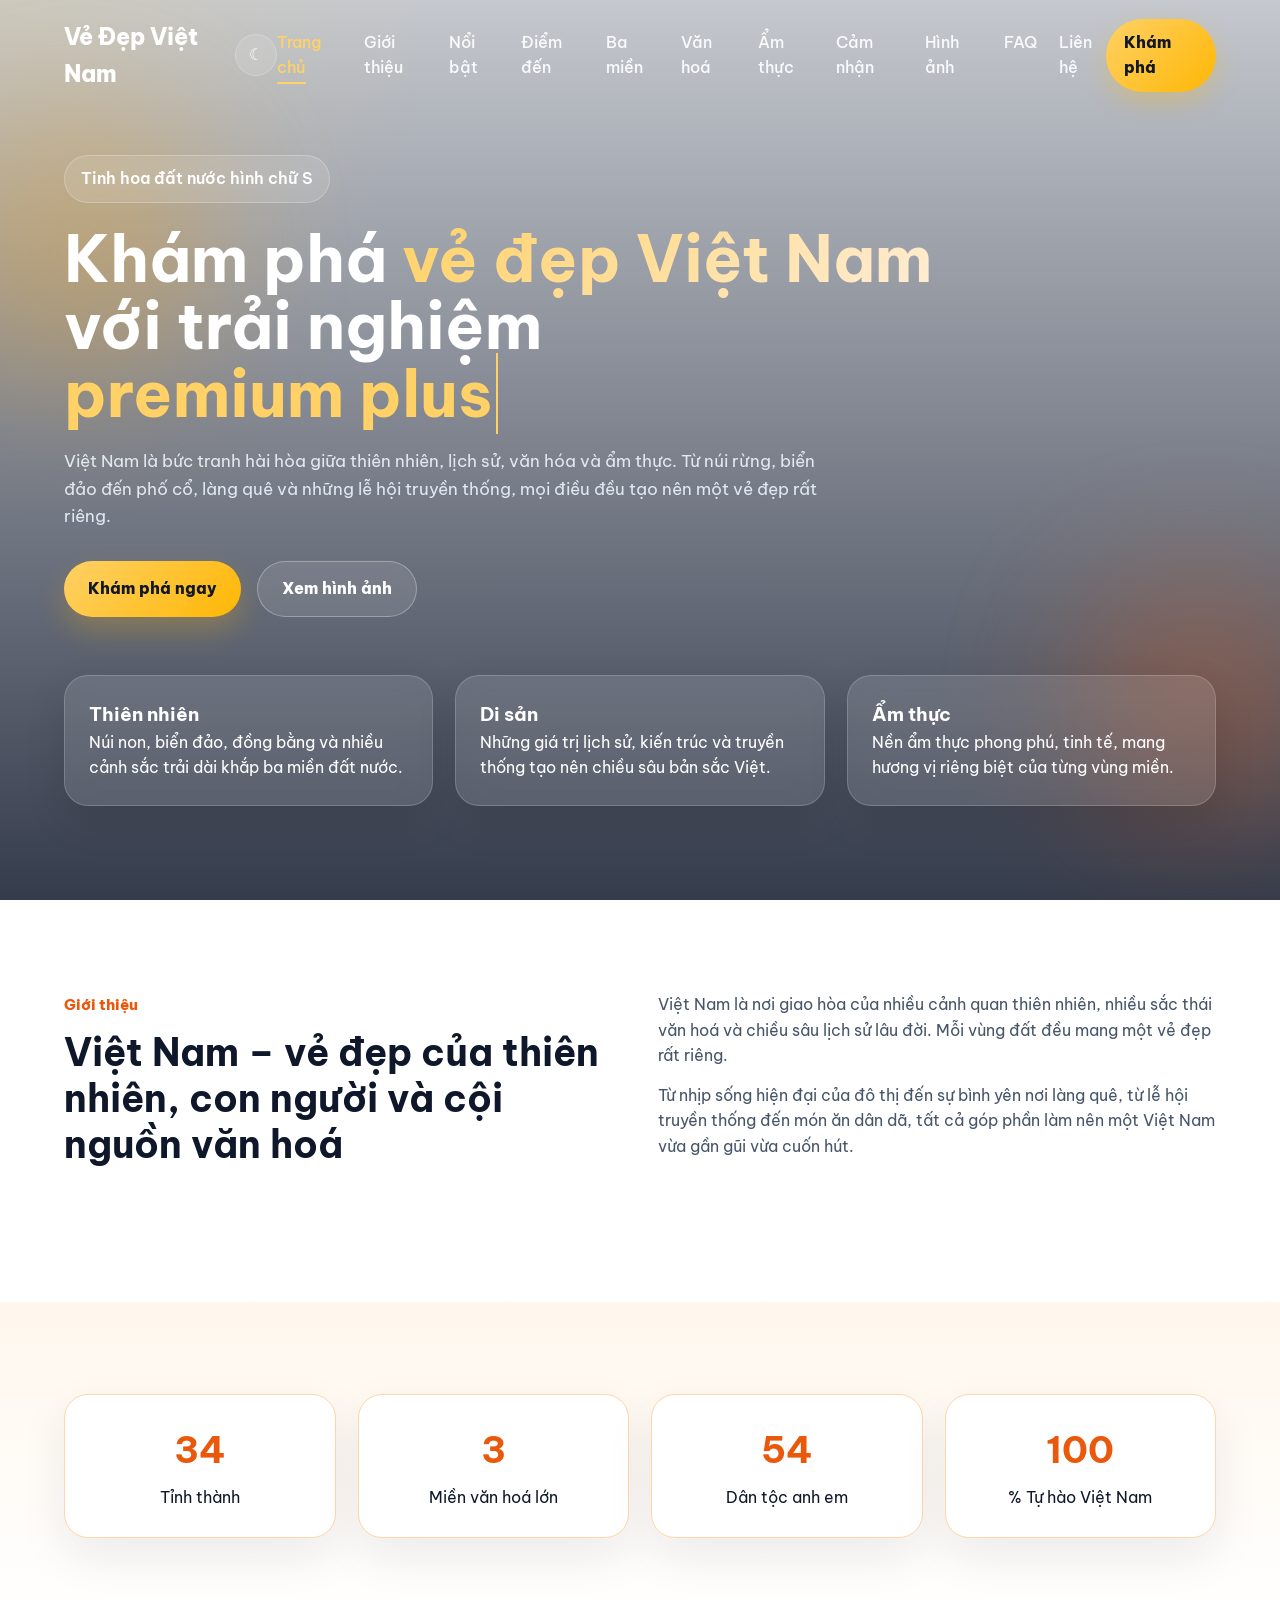
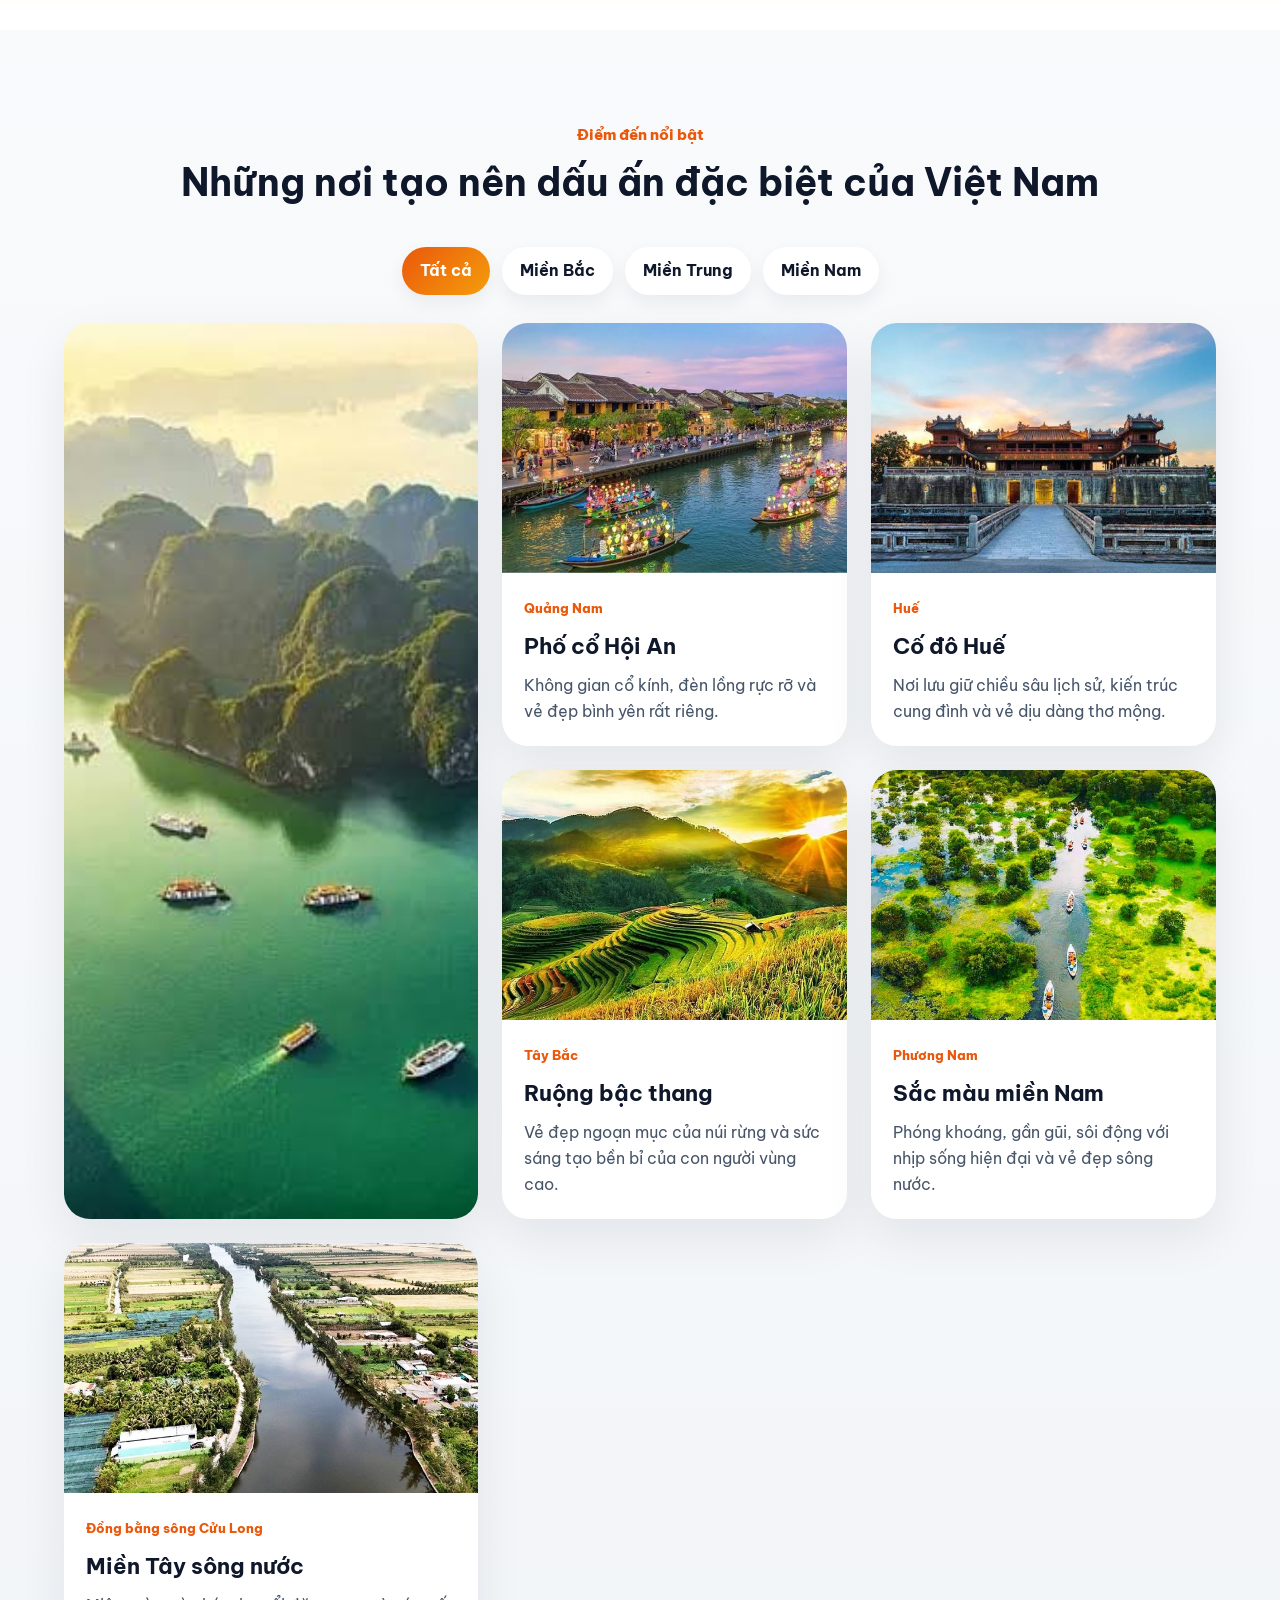
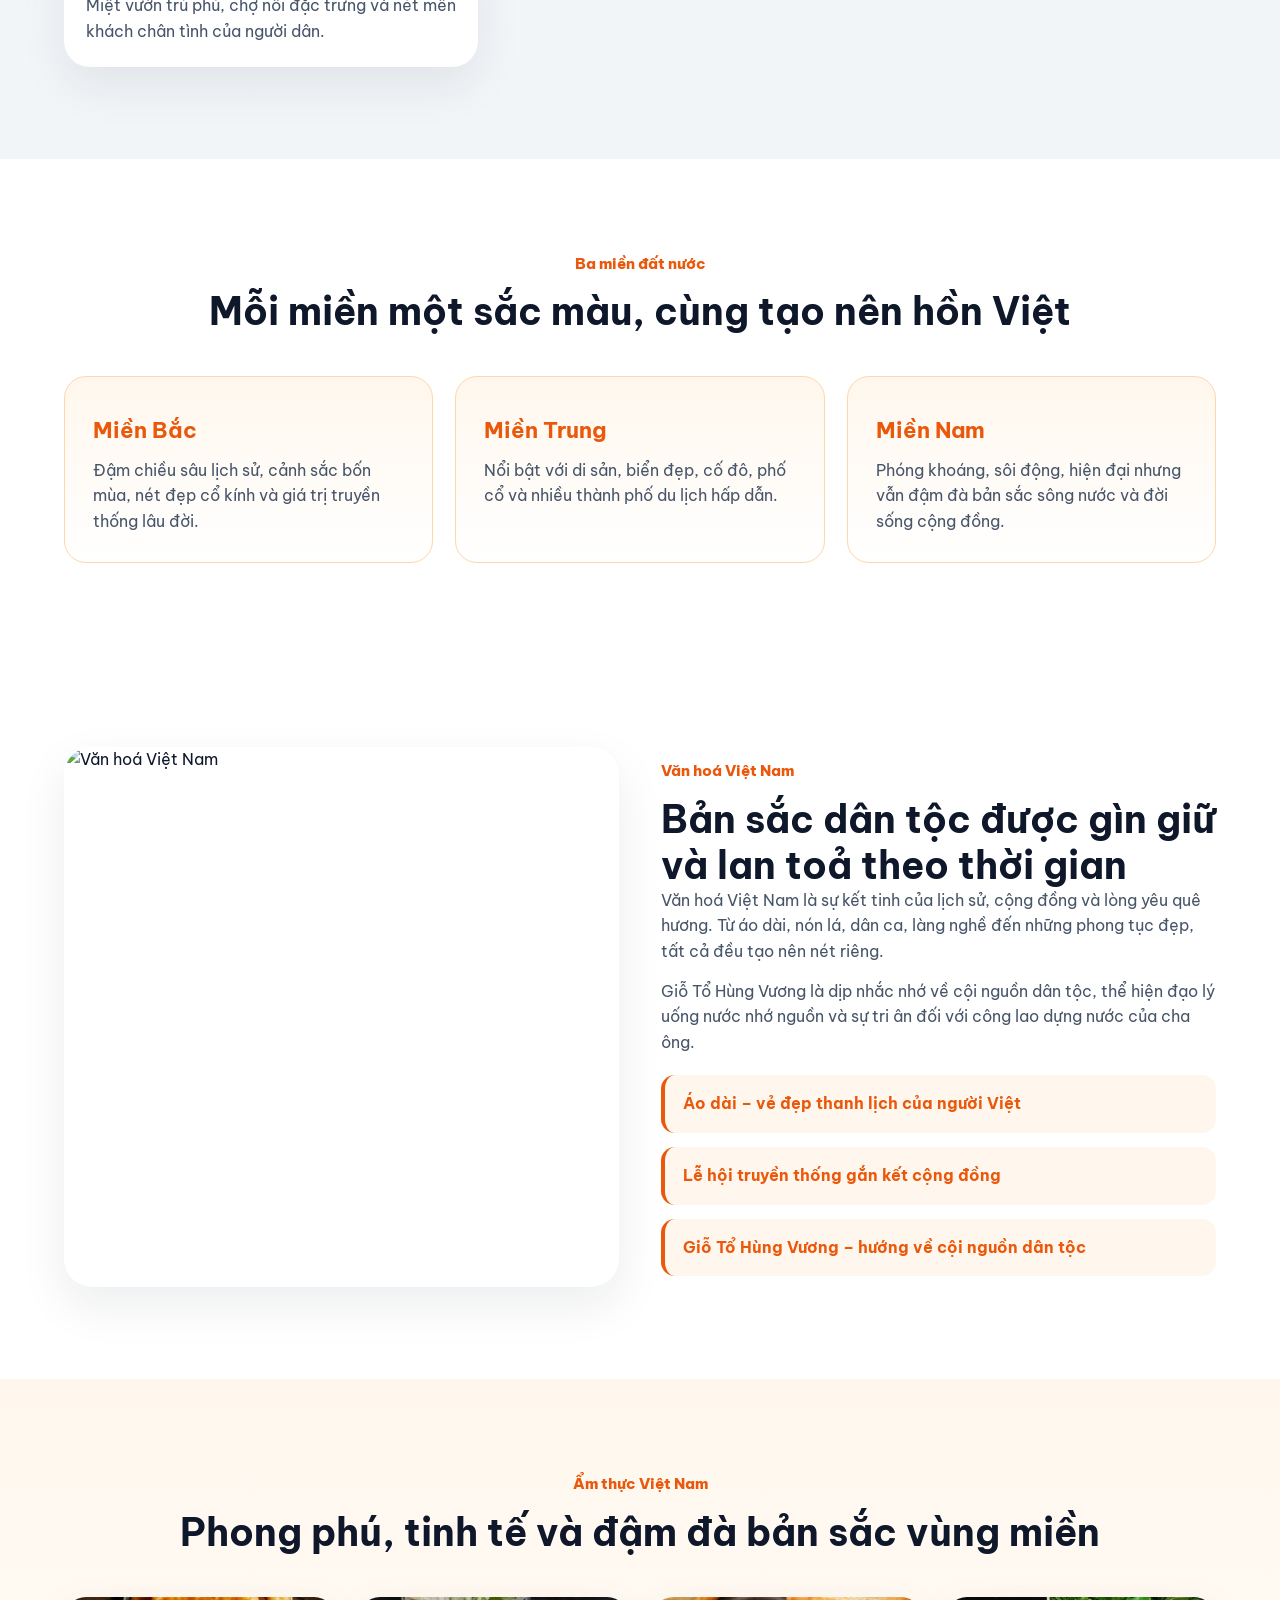
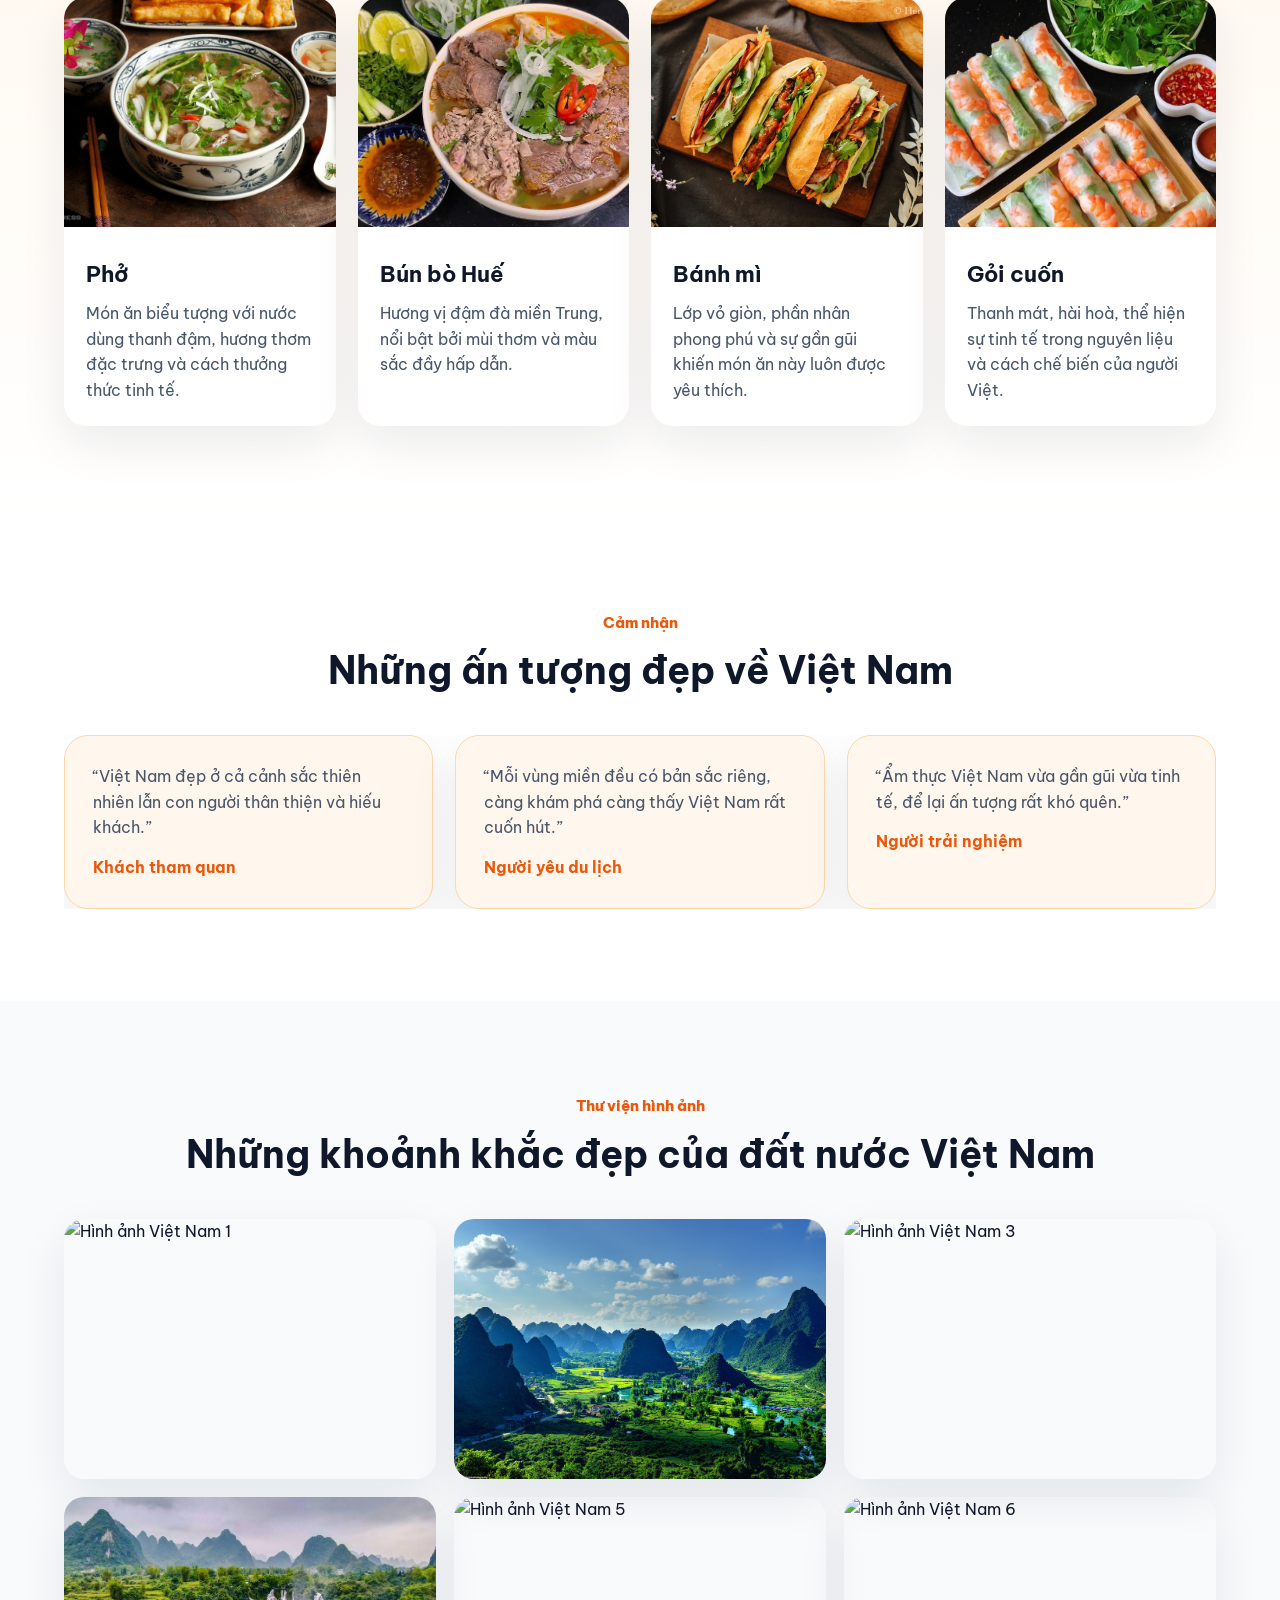
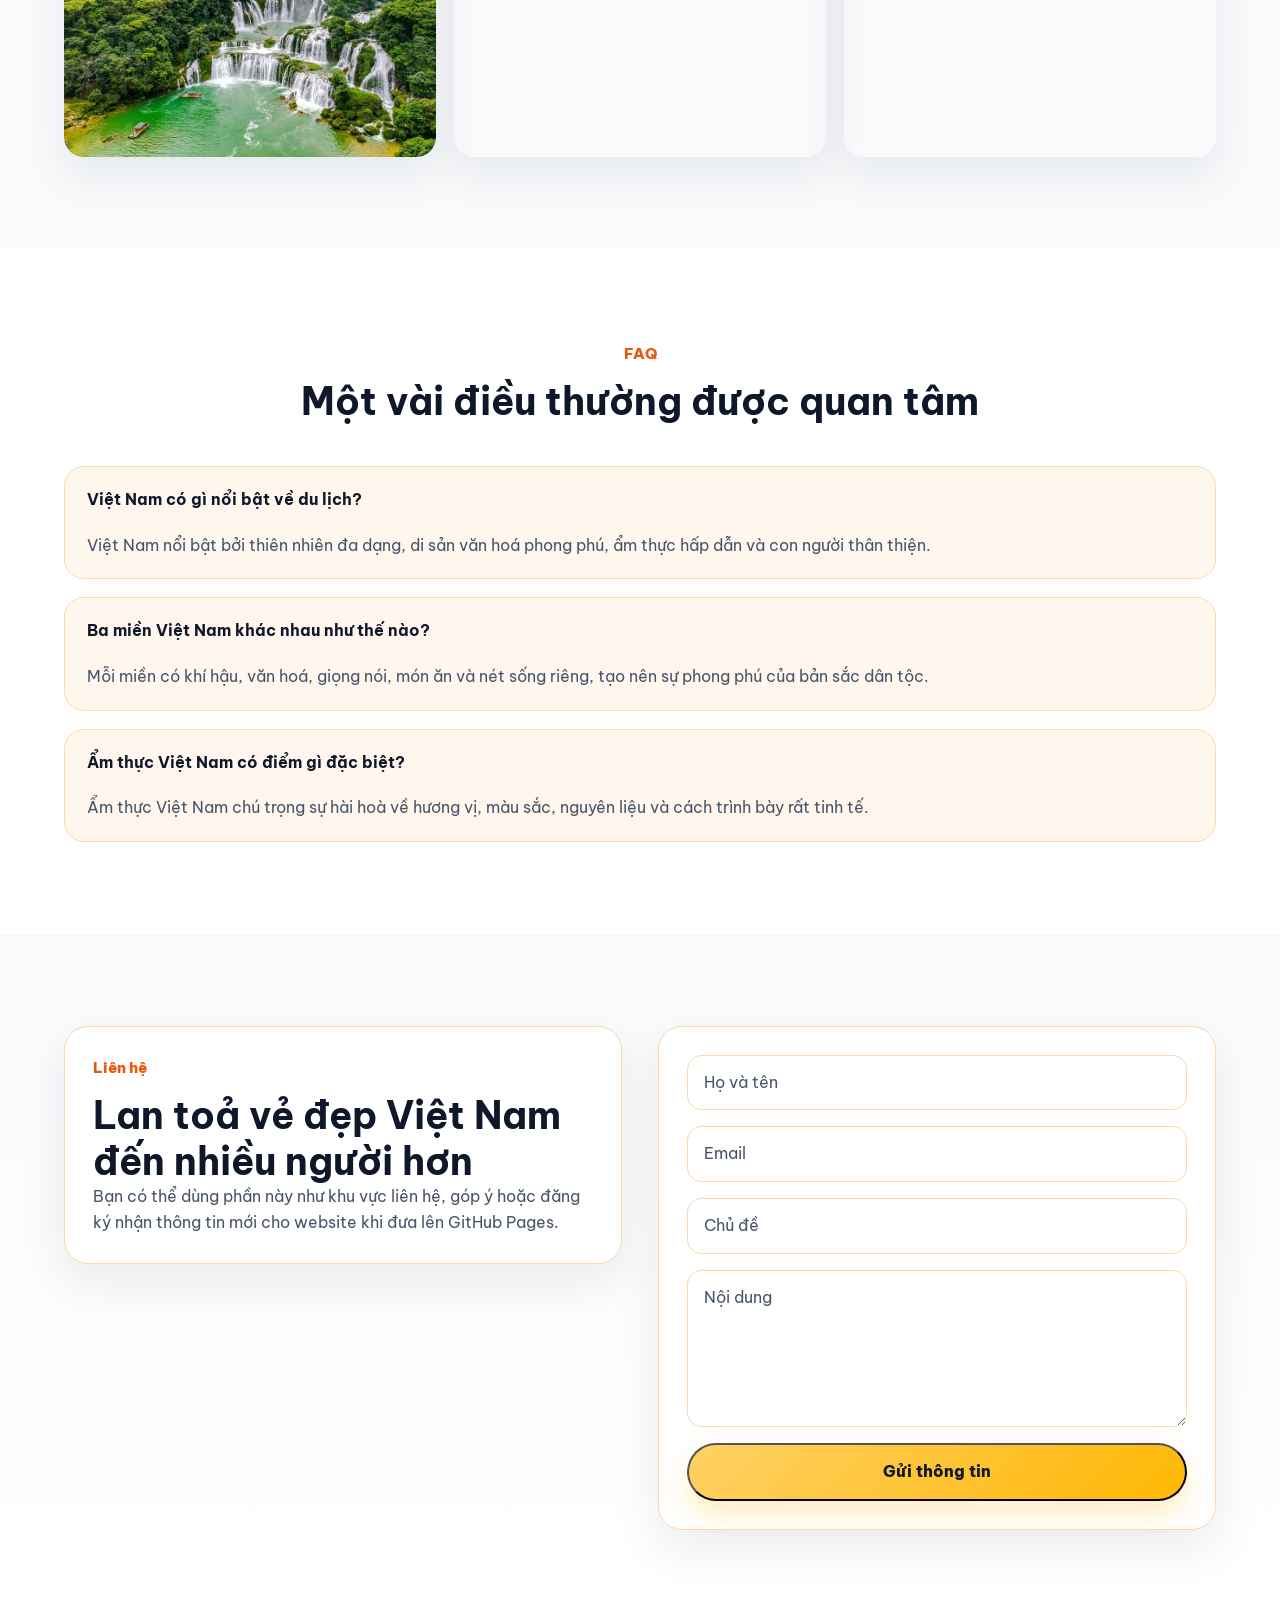
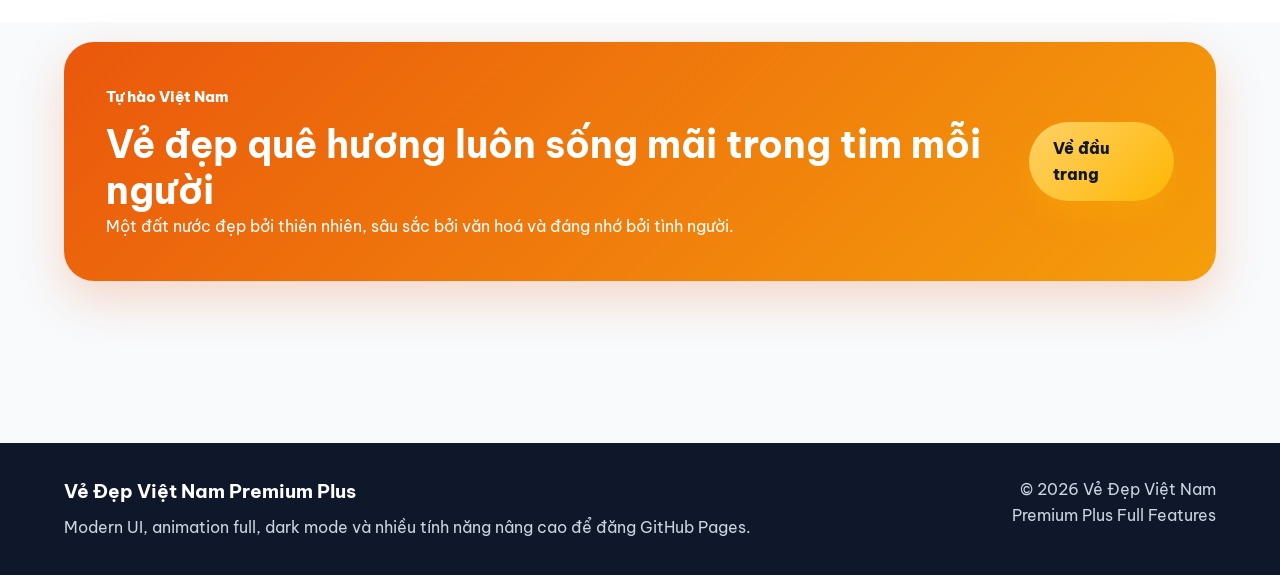
==== index.html @ 8851cf37 "Update counter target value in stats section" ====
<!DOCTYPE html>
<html lang="vi">
<head>
  <meta charset="UTF-8" />
  <meta name="viewport" content="width=device-width, initial-scale=1.0" />
  <title>Vẻ Đẹp Việt Nam Premium Plus</title>
  <meta name="description" content="Website premium plus giới thiệu vẻ đẹp Việt Nam với giao diện hiện đại, animation mượt, dark mode, gallery modal và nhiều tính năng nâng cao." />
  <link rel="preconnect" href="https://fonts.googleapis.com">
  <link rel="preconnect" href="https://fonts.gstatic.com" crossorigin>
  <link href="https://fonts.googleapis.com/css2?family=Be+Vietnam+Pro:wght@400;500;600;700;800&display=swap" rel="stylesheet">
  <link rel="stylesheet" href="style.css" />
</head>
<body>
  <div class="loader" id="loader">
    <div class="loader-inner">
      <div class="loader-ring"></div>
      <h2>Vẻ Đẹp Việt Nam</h2>
      <p>Đang tải trải nghiệm premium plus...</p>
    </div>
  </div>

  <div class="scroll-progress" id="scroll-progress"></div>

  <header class="hero" id="home">
    <div class="overlay"></div>
    <div class="hero-glow hero-glow-1"></div>
    <div class="hero-glow hero-glow-2"></div>

    <nav class="navbar" id="navbar">
      <a href="#home" class="logo">Vẻ Đẹp Việt Nam</a>

      <div class="nav-actions">
        <button class="theme-toggle" id="theme-toggle" aria-label="Chuyển chế độ sáng tối">☾</button>

        <button class="menu-toggle" id="menu-toggle" aria-label="Mở menu">
          <span></span>
          <span></span>
          <span></span>
        </button>
      </div>

      <ul class="nav-links" id="nav-links">
        <li><a href="#home" class="nav-link active">Trang chủ</a></li>
        <li><a href="#about" class="nav-link">Giới thiệu</a></li>
        <li><a href="#stats" class="nav-link">Nổi bật</a></li>
        <li><a href="#destinations" class="nav-link">Điểm đến</a></li>
        <li><a href="#regions" class="nav-link">Ba miền</a></li>
        <li><a href="#culture" class="nav-link">Văn hoá</a></li>
        <li><a href="#foods" class="nav-link">Ẩm thực</a></li>
        <li><a href="#testimonials" class="nav-link">Cảm nhận</a></li>
        <li><a href="#gallery" class="nav-link">Hình ảnh</a></li>
        <li><a href="#faq" class="nav-link">FAQ</a></li>
        <li><a href="#contact" class="nav-link">Liên hệ</a></li>
      </ul>

      <a href="#destinations" class="nav-cta ripple-btn">Khám phá</a>
    </nav>

    <div class="hero-content container reveal">
      <span class="hero-badge">Tinh hoa đất nước hình chữ S</span>
      <h1>
        Khám phá <span class="gradient-text">vẻ đẹp Việt Nam</span><br>
        với trải nghiệm <span id="typing-text" class="typing-text"></span>
      </h1>
      <p>
        Việt Nam là bức tranh hài hòa giữa thiên nhiên, lịch sử, văn hóa và ẩm thực.
        Từ núi rừng, biển đảo đến phố cổ, làng quê và những lễ hội truyền thống,
        mọi điều đều tạo nên một vẻ đẹp rất riêng.
      </p>

      <div class="hero-buttons">
        <a href="#destinations" class="btn btn-primary ripple-btn">Khám phá ngay</a>
        <a href="#gallery" class="btn btn-outline ripple-btn">Xem hình ảnh</a>
      </div>
    </div>

    <div class="hero-info container">
      <div class="info-card reveal delay-1">
        <h3>Thiên nhiên</h3>
        <p>Núi non, biển đảo, đồng bằng và nhiều cảnh sắc trải dài khắp ba miền đất nước.</p>
      </div>
      <div class="info-card reveal delay-2">
        <h3>Di sản</h3>
        <p>Những giá trị lịch sử, kiến trúc và truyền thống tạo nên chiều sâu bản sắc Việt.</p>
      </div>
      <div class="info-card reveal delay-3">
        <h3>Ẩm thực</h3>
        <p>Nền ẩm thực phong phú, tinh tế, mang hương vị riêng biệt của từng vùng miền.</p>
      </div>
    </div>
  </header>

  <section class="section about" id="about">
    <div class="container about-grid">
      <div class="section-title reveal">
        <span>Giới thiệu</span>
        <h2>Việt Nam – vẻ đẹp của thiên nhiên, con người và cội nguồn văn hoá</h2>
      </div>
      <div class="about-text reveal delay-1">
        <p>
          Việt Nam là nơi giao hòa của nhiều cảnh quan thiên nhiên, nhiều sắc thái văn hoá
          và chiều sâu lịch sử lâu đời. Mỗi vùng đất đều mang một vẻ đẹp rất riêng.
        </p>
        <p>
          Từ nhịp sống hiện đại của đô thị đến sự bình yên nơi làng quê, từ lễ hội truyền thống
          đến món ăn dân dã, tất cả góp phần làm nên một Việt Nam vừa gần gũi vừa cuốn hút.
        </p>
      </div>
    </div>
  </section>

  <section class="section stats" id="stats">
    <div class="container">
      <div class="stats-grid">
        <div class="stat-card reveal">
          <h3 class="counter" data-target="34">0</h3>
          <p>Tỉnh thành</p>
        </div>
        <div class="stat-card reveal delay-1">
          <h3 class="counter" data-target="3">0</h3>
          <p>Miền văn hoá lớn</p>
        </div>
        <div class="stat-card reveal delay-2">
          <h3 class="counter" data-target="54">0</h3>
          <p>Dân tộc anh em</p>
        </div>
        <div class="stat-card reveal delay-3">
          <h3 class="counter" data-target="100">0</h3>
          <p>% Tự hào Việt Nam</p>
        </div>
      </div>
    </div>
  </section>

  <section class="section destinations" id="destinations">
    <div class="container">
      <div class="section-center reveal">
        <span>Điểm đến nổi bật</span>
        <h2>Những nơi tạo nên dấu ấn đặc biệt của Việt Nam</h2>
      </div>

      <div class="filter-buttons reveal delay-1">
        <button class="filter-btn active" data-filter="all">Tất cả</button>
        <button class="filter-btn" data-filter="north">Miền Bắc</button>
        <button class="filter-btn" data-filter="central">Miền Trung</button>
        <button class="filter-btn" data-filter="south">Miền Nam</button>
      </div>

      <div class="destination-grid">
        <article class="destination-card large reveal destination-item" data-category="north">
          <img src="IMG_2352.jpeg" alt="Vịnh Hạ Long">
          <div class="card-text">
            <small>Quảng Ninh</small>
            <h3>Vịnh Hạ Long</h3>
            <p>Di sản thiên nhiên nổi tiếng với hàng nghìn đảo đá giữa làn nước xanh kỳ ảo.</p>
          </div>
        </article>

        <article class="destination-card reveal delay-1 destination-item" data-category="central">
          <img src="IMG_2353.jpeg" alt="Hội An">
          <div class="card-text">
            <small>Quảng Nam</small>
            <h3>Phố cổ Hội An</h3>
            <p>Không gian cổ kính, đèn lồng rực rỡ và vẻ đẹp bình yên rất riêng.</p>
          </div>
        </article>

        <article class="destination-card reveal delay-2 destination-item" data-category="central">
          <img src="IMG_2354.jpeg" alt="Huế">
          <div class="card-text">
            <small>Huế</small>
            <h3>Cố đô Huế</h3>
            <p>Nơi lưu giữ chiều sâu lịch sử, kiến trúc cung đình và vẻ dịu dàng thơ mộng.</p>
          </div>
        </article>

        <article class="destination-card reveal delay-3 destination-item" data-category="north">
          <img src="IMG_2355.jpeg" alt="Ruộng bậc thang">
          <div class="card-text">
            <small>Tây Bắc</small>
            <h3>Ruộng bậc thang</h3>
            <p>Vẻ đẹp ngoạn mục của núi rừng và sức sáng tạo bền bỉ của con người vùng cao.</p>
          </div>
        </article>

        <article class="destination-card reveal delay-1 destination-item" data-category="south">
          <img src="IMG_2351.jpeg" alt="Miền Nam">
          <div class="card-text">
            <small>Phương Nam</small>
            <h3>Sắc màu miền Nam</h3>
            <p>Phóng khoáng, gần gũi, sôi động với nhịp sống hiện đại và vẻ đẹp sông nước.</p>
          </div>
        </article>

        <article class="destination-card reveal delay-2 destination-item" data-category="south">
          <img src="IMG_2357.jpeg" alt="Sông nước miền Tây">
          <div class="card-text">
            <small>Đồng bằng sông Cửu Long</small>
            <h3>Miền Tây sông nước</h3>
            <p>Miệt vườn trù phú, chợ nổi đặc trưng và nét mến khách chân tình của người dân.</p>
          </div>
        </article>
      </div>
    </div>
  </section>

  <section class="section regions" id="regions">
    <div class="container">
      <div class="section-center reveal">
        <span>Ba miền đất nước</span>
        <h2>Mỗi miền một sắc màu, cùng tạo nên hồn Việt</h2>
      </div>

      <div class="region-grid">
        <div class="region-card reveal">
          <h3>Miền Bắc</h3>
          <p>Đậm chiều sâu lịch sử, cảnh sắc bốn mùa, nét đẹp cổ kính và giá trị truyền thống lâu đời.</p>
        </div>
        <div class="region-card reveal delay-1">
          <h3>Miền Trung</h3>
          <p>Nổi bật với di sản, biển đẹp, cố đô, phố cổ và nhiều thành phố du lịch hấp dẫn.</p>
        </div>
        <div class="region-card reveal delay-2">
          <h3>Miền Nam</h3>
          <p>Phóng khoáng, sôi động, hiện đại nhưng vẫn đậm đà bản sắc sông nước và đời sống cộng đồng.</p>
        </div>
      </div>
    </div>
  </section>

  <section class="section culture" id="culture">
    <div class="container culture-grid">
      <div class="culture-image reveal">
        <img src="https://images.unsplash.com/photo-1523833082115-1e8e294bd14e?auto=format&fit=crop&w=1200&q=80" alt="Văn hoá Việt Nam">
      </div>

      <div class="culture-content reveal delay-1">
        <span>Văn hoá Việt Nam</span>
        <h2>Bản sắc dân tộc được gìn giữ và lan toả theo thời gian</h2>
        <p>
          Văn hoá Việt Nam là sự kết tinh của lịch sử, cộng đồng và lòng yêu quê hương.
          Từ áo dài, nón lá, dân ca, làng nghề đến những phong tục đẹp, tất cả đều tạo nên nét riêng.
        </p>
        <p>
          Giỗ Tổ Hùng Vương là dịp nhắc nhớ về cội nguồn dân tộc, thể hiện đạo lý uống nước nhớ nguồn
          và sự tri ân đối với công lao dựng nước của cha ông.
        </p>

        <div class="culture-list">
          <div class="culture-item">Áo dài – vẻ đẹp thanh lịch của người Việt</div>
          <div class="culture-item">Lễ hội truyền thống gắn kết cộng đồng</div>
          <div class="culture-item">Giỗ Tổ Hùng Vương – hướng về cội nguồn dân tộc</div>
        </div>
      </div>
    </div>
  </section>

  <section class="section foods" id="foods">
    <div class="container">
      <div class="section-center reveal">
        <span>Ẩm thực Việt Nam</span>
        <h2>Phong phú, tinh tế và đậm đà bản sắc vùng miền</h2>
      </div>

      <div class="food-grid">
        <article class="food-card reveal">
          <img src="IMG_2320.jpeg" alt="Phở">
          <div class="food-text">
            <h3>Phở</h3>
            <p>Món ăn biểu tượng với nước dùng thanh đậm, hương thơm đặc trưng và cách thưởng thức tinh tế.</p>
          </div>
        </article>

        <article class="food-card reveal delay-1">
          <img src="IMG_2321.jpeg" alt="Bún bò Huế">
          <div class="food-text">
            <h3>Bún bò Huế</h3>
            <p>Hương vị đậm đà miền Trung, nổi bật bởi mùi thơm và màu sắc đầy hấp dẫn.</p>
          </div>
        </article>

        <article class="food-card reveal delay-2">
          <img src="IMG_2349.jpeg" alt="Bánh mì">
          <div class="food-text">
            <h3>Bánh mì</h3>
            <p>Lớp vỏ giòn, phần nhân phong phú và sự gần gũi khiến món ăn này luôn được yêu thích.</p>
          </div>
        </article>

        <article class="food-card reveal delay-3">
          <img src="IMG_2350.webp" alt="Gỏi cuốn">
          <div class="food-text">
            <h3>Gỏi cuốn</h3>
            <p>Thanh mát, hài hoà, thể hiện sự tinh tế trong nguyên liệu và cách chế biến của người Việt.</p>
          </div>
        </article>
      </div>
    </div>
  </section>

  <section class="section testimonials" id="testimonials">
    <div class="container">
      <div class="section-center reveal">
        <span>Cảm nhận</span>
        <h2>Những ấn tượng đẹp về Việt Nam</h2>
      </div>

      <div class="testimonial-slider reveal delay-1" id="testimonial-slider">
        <div class="testimonial-track" id="testimonial-track">
          <article class="testimonial-card">
            <p>“Việt Nam đẹp ở cả cảnh sắc thiên nhiên lẫn con người thân thiện và hiếu khách.”</p>
            <h4>Khách tham quan</h4>
          </article>
          <article class="testimonial-card">
            <p>“Mỗi vùng miền đều có bản sắc riêng, càng khám phá càng thấy Việt Nam rất cuốn hút.”</p>
            <h4>Người yêu du lịch</h4>
          </article>
          <article class="testimonial-card">
            <p>“Ẩm thực Việt Nam vừa gần gũi vừa tinh tế, để lại ấn tượng rất khó quên.”</p>
            <h4>Người trải nghiệm</h4>
          </article>
        </div>
      </div>
    </div>
  </section>

  <section class="section gallery" id="gallery">
    <div class="container">
      <div class="section-center reveal">
        <span>Thư viện hình ảnh</span>
        <h2>Những khoảnh khắc đẹp của đất nước Việt Nam</h2>
      </div>

      <div class="gallery-grid">
        <img class="gallery-item reveal" src="https://images.unsplash.com/photo-1548013146-72479768bada?auto=format&fit=crop&w=900&q=80" alt="Hình ảnh Việt Nam 1">
        <img class="gallery-item reveal delay-1" src="IMG_2345.jpeg" alt="Hình ảnh Việt Nam 2">
        <img class="gallery-item reveal delay-2" src="https://images.unsplash.com/photo-1504457047772-27faf1c00561?auto=format&fit=crop&w=900&q=80" alt="Hình ảnh Việt Nam 3">
        <img class="gallery-item reveal delay-3" src="IMG_2346.jpeg" alt="Hình ảnh Việt Nam 4">
        <img class="gallery-item reveal delay-1" src="https://images.unsplash.com/photo-1528127269322-539801943592?auto=format&fit=crop&w=900&q=80" alt="Hình ảnh Việt Nam 5">
        <img class="gallery-item reveal delay-2" src="https://images.unsplash.com/photo-1557750255-c76072a7aad1?auto=format&fit=crop&w=900&q=80" alt="Hình ảnh Việt Nam 6">
      </div>
    </div>
  </section>

  <section class="section faq" id="faq">
    <div class="container">
      <div class="section-center reveal">
        <span>FAQ</span>
        <h2>Một vài điều thường được quan tâm</h2>
      </div>

      <div class="faq-list">
        <div class="faq-item reveal">
          <button class="faq-question">Việt Nam có gì nổi bật về du lịch?</button>
          <div class="faq-answer">
            <p>Việt Nam nổi bật bởi thiên nhiên đa dạng, di sản văn hoá phong phú, ẩm thực hấp dẫn và con người thân thiện.</p>
          </div>
        </div>

        <div class="faq-item reveal delay-1">
          <button class="faq-question">Ba miền Việt Nam khác nhau như thế nào?</button>
          <div class="faq-answer">
            <p>Mỗi miền có khí hậu, văn hoá, giọng nói, món ăn và nét sống riêng, tạo nên sự phong phú của bản sắc dân tộc.</p>
          </div>
        </div>

        <div class="faq-item reveal delay-2">
          <button class="faq-question">Ẩm thực Việt Nam có điểm gì đặc biệt?</button>
          <div class="faq-answer">
            <p>Ẩm thực Việt Nam chú trọng sự hài hoà về hương vị, màu sắc, nguyên liệu và cách trình bày rất tinh tế.</p>
          </div>
        </div>
      </div>
    </div>
  </section>

  <section class="section contact" id="contact">
    <div class="container contact-grid">
      <div class="contact-info reveal">
        <span>Liên hệ</span>
        <h2>Lan toả vẻ đẹp Việt Nam đến nhiều người hơn</h2>
        <p>
          Bạn có thể dùng phần này như khu vực liên hệ, góp ý hoặc đăng ký nhận thông tin mới
          cho website khi đưa lên GitHub Pages.
        </p>
      </div>

      <form class="contact-form reveal delay-1">
        <input type="text" placeholder="Họ và tên" />
        <input type="email" placeholder="Email" />
        <input type="text" placeholder="Chủ đề" />
        <textarea rows="5" placeholder="Nội dung"></textarea>
        <button type="submit" class="btn btn-primary ripple-btn">Gửi thông tin</button>
      </form>
    </div>
  </section>

  <section class="section cta-section">
    <div class="container cta-box reveal">
      <div>
        <span>Tự hào Việt Nam</span>
        <h2>Vẻ đẹp quê hương luôn sống mãi trong tim mỗi người</h2>
        <p>Một đất nước đẹp bởi thiên nhiên, sâu sắc bởi văn hoá và đáng nhớ bởi tình người.</p>
      </div>
      <a href="#home" class="btn btn-primary ripple-btn">Về đầu trang</a>
    </div>
  </section>

  <footer class="footer">
    <div class="container footer-wrap">
      <div>
        <h3>Vẻ Đẹp Việt Nam Premium Plus</h3>
        <p>Modern UI, animation full, dark mode và nhiều tính năng nâng cao để đăng GitHub Pages.</p>
      </div>
      <div class="footer-right">
        <p>© 2026 Vẻ Đẹp Việt Nam</p>
        <p>Premium Plus Full Features</p>
      </div>
    </div>
  </footer>

  <button id="backToTop" class="back-to-top" aria-label="Lên đầu trang">↑</button>

  <div class="image-modal" id="image-modal">
    <span class="close-modal" id="close-modal">×</span>
    <img id="modal-image" src="" alt="Ảnh phóng to">
  </div>

  <script src="script.js"></script>
</body>
</html>
---- style.css ----
:root {
  --bg: #f8fafc;
  --surface: #ffffff;
  --surface-soft: #fff7ed;
  --text: #0f172a;
  --muted: #475569;
  --primary: #ea580c;
  --primary-2: #f59e0b;
  --border: #fed7aa;
  --shadow: 0 18px 48px rgba(15, 23, 42, 0.08);
  --shadow-strong: 0 18px 48px rgba(234, 88, 12, 0.22);
  --nav-bg: rgba(15, 23, 42, 0.82);
}

body.dark {
  --bg: #0b1220;
  --surface: #111827;
  --surface-soft: #172033;
  --text: #f8fafc;
  --muted: #cbd5e1;
  --primary: #fb923c;
  --primary-2: #fbbf24;
  --border: rgba(251, 146, 60, 0.25);
  --shadow: 0 18px 48px rgba(0, 0, 0, 0.28);
  --shadow-strong: 0 18px 48px rgba(251, 146, 60, 0.18);
  --nav-bg: rgba(11, 18, 32, 0.88);
}

* {
  margin: 0;
  padding: 0;
  box-sizing: border-box;
  font-family: "Be Vietnam Pro", sans-serif;
}

html {
  scroll-behavior: smooth;
}

body {
  background: var(--bg);
  color: var(--text);
  line-height: 1.6;
  overflow-x: hidden;
  transition: background 0.35s ease, color 0.35s ease;
}

img {
  display: block;
  width: 100%;
}

a {
  text-decoration: none;
}

button,
input,
textarea {
  font: inherit;
}

.container {
  width: min(1180px, 90%);
  margin: 0 auto;
}

.section {
  padding: 92px 0;
}

.scroll-progress {
  position: fixed;
  top: 0;
  left: 0;
  height: 4px;
  width: 0;
  background: linear-gradient(90deg, var(--primary-2), var(--primary));
  z-index: 3000;
}

.loader {
  position: fixed;
  inset: 0;
  background: #0f172a;
  display: grid;
  place-items: center;
  z-index: 5000;
  transition: opacity 0.5s ease, visibility 0.5s ease;
}

.loader.hide {
  opacity: 0;
  visibility: hidden;
}

.loader-inner {
  text-align: center;
  color: #fff;
}

.loader-inner h2 {
  margin: 18px 0 6px;
}

.loader-inner p {
  color: #cbd5e1;
}

.loader-ring {
  width: 70px;
  height: 70px;
  border: 5px solid rgba(255,255,255,0.15);
  border-top-color: #f59e0b;
  border-radius: 50%;
  margin: 0 auto;
  animation: spin 0.9s linear infinite;
}

@keyframes spin {
  to { transform: rotate(360deg); }
}

.hero {
  position: relative;
  min-height: 100vh;
  background: url("https://images.unsplash.com/photo-1526481280695-3c4691f7f3f1?auto=format&fit=crop&w=1800&q=80") center/cover no-repeat;
  color: #fff;
  padding-bottom: 72px;
  overflow: hidden;
  background-attachment: fixed;
}

.overlay {
  position: absolute;
  inset: 0;
  background:
    radial-gradient(circle at top left, rgba(255, 209, 102, 0.15), transparent 28%),
    linear-gradient(to bottom, rgba(15, 23, 42, 0.22), rgba(15, 23, 42, 0.84));
}

.hero-glow {
  position: absolute;
  border-radius: 50%;
  filter: blur(70px);
  opacity: 0.28;
  z-index: 1;
}

.hero-glow-1 {
  width: 280px;
  height: 280px;
  background: #f59e0b;
  top: 12%;
  left: -60px;
}

.hero-glow-2 {
  width: 260px;
  height: 260px;
  background: #ea580c;
  bottom: 8%;
  right: -50px;
}

.navbar {
  position: fixed;
  top: 0;
  left: 0;
  width: 100%;
  padding: 18px 5%;
  display: flex;
  align-items: center;
  justify-content: space-between;
  z-index: 2200;
  transition: 0.35s ease;
}

.navbar.scrolled {
  background: var(--nav-bg);
  backdrop-filter: blur(14px);
  box-shadow: 0 10px 30px rgba(0,0,0,0.16);
}

.logo,
.nav-links,
.nav-cta,
.menu-toggle,
.theme-toggle {
  position: relative;
  z-index: 2;
}

.logo {
  color: #fff;
  font-size: 1.45rem;
  font-weight: 800;
}

.nav-actions {
  display: flex;
  align-items: center;
  gap: 12px;
}

.theme-toggle {
  width: 42px;
  height: 42px;
  border: 1px solid rgba(255,255,255,0.2);
  background: rgba(255,255,255,0.12);
  color: #fff;
  border-radius: 50%;
  cursor: pointer;
  backdrop-filter: blur(10px);
}

.nav-links {
  list-style: none;
  display: flex;
  gap: 22px;
}

.nav-links a {
  color: #f8fafc;
  font-weight: 500;
  position: relative;
  transition: 0.25s ease;
}

.nav-links a::after {
  content: "";
  position: absolute;
  left: 0;
  bottom: -7px;
  width: 0;
  height: 2px;
  background: #ffd166;
  transition: 0.25s ease;
}

.nav-links a:hover::after,
.nav-links a.active::after {
  width: 100%;
}

.nav-links a.active,
.nav-links a:hover {
  color: #ffd166;
}

.nav-cta {
  background: linear-gradient(135deg, #ffd166, #ffb703);
  color: #111827;
  padding: 11px 18px;
  border-radius: 999px;
  font-weight: 800;
  box-shadow: 0 10px 24px rgba(255, 183, 3, 0.28);
}

.menu-toggle {
  display: none;
  background: transparent;
  border: none;
  cursor: pointer;
}

.menu-toggle span {
  display: block;
  width: 27px;
  height: 3px;
  background: #fff;
  margin: 5px 0;
  border-radius: 10px;
}

.hero-content,
.hero-info {
  position: relative;
  z-index: 2;
}

.hero-content {
  padding-top: 155px;
  padding-bottom: 58px;
}

.hero-badge {
  display: inline-block;
  padding: 10px 16px;
  border-radius: 999px;
  background: rgba(255,255,255,0.12);
  border: 1px solid rgba(255,255,255,0.24);
  backdrop-filter: blur(10px);
  margin-bottom: 22px;
  font-weight: 600;
  animation: floatSoft 4s ease-in-out infinite;
}

.hero-content h1 {
  font-size: clamp(2.8rem, 5vw, 5.3rem);
  line-height: 1.06;
  max-width: 920px;
  margin-bottom: 20px;
}

.gradient-text {
  background: linear-gradient(135deg, #ffd166, #ffedd5);
  -webkit-background-clip: text;
  -webkit-text-fill-color: transparent;
}

.typing-text {
  color: #ffd166;
  border-right: 2px solid #ffd166;
  padding-right: 4px;
  white-space: nowrap;
}

.hero-content p {
  max-width: 760px;
  color: #e2e8f0;
  font-size: 1.08rem;
  margin-bottom: 30px;
}

.hero-buttons {
  display: flex;
  gap: 16px;
  flex-wrap: wrap;
}

.btn {
  display: inline-flex;
  align-items: center;
  justify-content: center;
  padding: 14px 24px;
  border-radius: 999px;
  font-weight: 800;
  position: relative;
  overflow: hidden;
  transition: transform 0.3s ease, box-shadow 0.3s ease;
}

.btn-primary {
  background: linear-gradient(135deg, #ffd166, #ffb703);
  color: #111827;
  box-shadow: 0 14px 28px rgba(255, 183, 3, 0.24);
}

.btn-outline {
  color: #fff;
  border: 1px solid rgba(255,255,255,0.3);
  background: rgba(255,255,255,0.1);
  backdrop-filter: blur(10px);
}

.nav-cta:hover,
.btn:hover,
.info-card:hover,
.stat-card:hover,
.destination-card:hover,
.region-card:hover,
.food-card:hover,
.gallery-grid img:hover,
.testimonial-card:hover,
.back-to-top:hover {
  transform: translateY(-5px);
}

.hero-info,
.stats-grid,
.region-grid,
.food-grid {
  display: grid;
  gap: 22px;
}

.hero-info {
  grid-template-columns: repeat(3, 1fr);
}

.info-card,
.stat-card,
.destination-card,
.region-card,
.food-card,
.testimonial-card,
.faq-item,
.contact-form,
.contact-info {
  transition: 0.35s ease;
}

.info-card {
  background: rgba(255,255,255,0.12);
  border: 1px solid rgba(255,255,255,0.18);
  backdrop-filter: blur(14px);
  padding: 24px;
  border-radius: 24px;
  box-shadow: 0 16px 40px rgba(0,0,0,0.12);
}

.about,
.regions,
.culture {
  background: var(--surface);
}

.about-grid,
.culture-grid,
.contact-grid {
  display: grid;
  grid-template-columns: 1fr 1fr;
  gap: 36px;
  align-items: start;
}

.section-title,
.section-center {
  margin-bottom: 42px;
}

.section-center {
  text-align: center;
}

.section-title span,
.section-center span,
.culture-content span,
.cta-box span,
.contact-info span {
  display: inline-block;
  color: var(--primary);
  font-weight: 800;
  margin-bottom: 12px;
  font-size: 0.95rem;
}

.section-title h2,
.section-center h2,
.culture-content h2,
.cta-box h2,
.contact-info h2 {
  font-size: clamp(2rem, 3vw, 3.2rem);
  line-height: 1.2;
}

.about-text p,
.card-text p,
.region-card p,
.culture-content p,
.food-text p,
.testimonial-card p,
.contact-info p,
.faq-answer p {
  color: var(--muted);
}

.about-text p + p,
.culture-content p + p {
  margin-top: 14px;
}

.stats {
  background: linear-gradient(180deg, var(--surface-soft) 0%, var(--surface) 100%);
}

.stats-grid {
  grid-template-columns: repeat(4, 1fr);
}

.stat-card {
  background: var(--surface);
  border: 1px solid var(--border);
  border-radius: 24px;
  padding: 26px;
  text-align: center;
  box-shadow: var(--shadow);
}

.stat-card h3 {
  font-size: 2.3rem;
  color: var(--primary);
  margin-bottom: 6px;
}

.destinations {
  background: linear-gradient(180deg, var(--bg) 0%, rgba(148, 163, 184, 0.06) 100%);
}

.filter-buttons {
  display: flex;
  justify-content: center;
  gap: 12px;
  margin-bottom: 28px;
  flex-wrap: wrap;
}

.filter-btn {
  border: none;
  background: var(--surface);
  color: var(--text);
  padding: 11px 18px;
  border-radius: 999px;
  cursor: pointer;
  font-weight: 700;
  box-shadow: 0 8px 18px rgba(15, 23, 42, 0.06);
  transition: 0.25s ease;
}

.filter-btn.active,
.filter-btn:hover {
  background: linear-gradient(135deg, var(--primary), var(--primary-2));
  color: #fff;
}

.destination-grid {
  display: grid;
  grid-template-columns: 1.2fr 1fr 1fr;
  gap: 24px;
}

.destination-card {
  background: var(--surface);
  border-radius: 26px;
  overflow: hidden;
  box-shadow: var(--shadow);
}

.destination-card.hide {
  display: none;
}

.destination-card.large {
  grid-row: span 2;
}

.destination-card img {
  height: 250px;
  object-fit: cover;
}

.destination-card.large img {
  height: 100%;
  min-height: 530px;
}

.card-text,
.food-text {
  padding: 22px;
}

.card-text small {
  color: var(--primary);
  font-weight: 800;
}

.card-text h3,
.food-text h3,
.region-card h3 {
  margin: 8px 0 10px;
  font-size: 1.35rem;
}

.region-grid {
  grid-template-columns: repeat(3, 1fr);
}

.region-card {
  background: linear-gradient(180deg, var(--surface-soft) 0%, var(--surface) 100%);
  border: 1px solid var(--border);
  padding: 28px;
  border-radius: 22px;
}

.region-card h3 {
  color: var(--primary);
}

.culture-grid {
  gap: 42px;
  align-items: center;
}

.culture-image img {
  height: 540px;
  object-fit: cover;
  border-radius: 28px;
  box-shadow: var(--shadow);
}

.culture-list {
  display: grid;
  gap: 14px;
  margin-top: 20px;
}

.culture-item {
  background: var(--surface-soft);
  border-left: 4px solid var(--primary);
  padding: 16px 18px;
  border-radius: 14px;
  font-weight: 700;
  color: var(--primary);
}

.foods {
  background: linear-gradient(180deg, var(--surface-soft) 0%, var(--surface) 100%);
}

.food-grid {
  grid-template-columns: repeat(4, 1fr);
}

.food-card {
  background: var(--surface);
  border-radius: 22px;
  overflow: hidden;
  box-shadow: var(--shadow);
}

.food-card img {
  height: 230px;
  object-fit: cover;
}

.testimonials {
  background: var(--surface);
}

.testimonial-slider {
  overflow: hidden;
}

.testimonial-track {
  display: flex;
  gap: 22px;
  transition: transform 0.6s ease;
}

.testimonial-card {
  min-width: calc(33.333% - 15px);
  background: var(--surface-soft);
  border: 1px solid var(--border);
  border-radius: 24px;
  padding: 28px;
  box-shadow: var(--shadow);
}

.testimonial-card h4 {
  margin-top: 14px;
  color: var(--primary);
}

.gallery {
  background: var(--bg);
}

.gallery-grid {
  display: grid;
  grid-template-columns: repeat(3, 1fr);
  gap: 18px;
}

.gallery-grid img {
  height: 260px;
  object-fit: cover;
  border-radius: 20px;
  box-shadow: var(--shadow);
  cursor: pointer;
  transition: 0.35s ease;
}

.faq {
  background: var(--surface);
}

.faq-list {
  display: grid;
  gap: 18px;
}

.faq-item {
  background: var(--surface-soft);
  border: 1px solid var(--border);
  border-radius: 20px;
  overflow: hidden;
}

.faq-question {
  width: 100%;
  text-align: left;
  border: none;
  background: transparent;
  color: var(--text);
  padding: 20px 22px;
  font-weight: 700;
  cursor: pointer;
}

.faq-answer {
  max-height: 0;
  overflow: hidden;
  transition: max-height 0.35s ease;
}

.faq-answer p {
  padding: 0 22px 20px;
}

.faq-item.active .faq-answer {
  max-height: 200px;
}

.contact {
  background: linear-gradient(180deg, var(--bg) 0%, var(--surface) 100%);
}

.contact-info,
.contact-form {
  background: var(--surface);
  border: 1px solid var(--border);
  border-radius: 24px;
  padding: 28px;
  box-shadow: var(--shadow);
}

.contact-form {
  display: grid;
  gap: 16px;
}

.contact-form input,
.contact-form textarea {
  width: 100%;
  border: 1px solid var(--border);
  background: transparent;
  color: var(--text);
  border-radius: 14px;
  padding: 14px 16px;
  outline: none;
}

.contact-form input::placeholder,
.contact-form textarea::placeholder {
  color: var(--muted);
}

.cta-section {
  padding-top: 20px;
}

.cta-box {
  background: linear-gradient(135deg, var(--primary), var(--primary-2));
  color: #fff;
  border-radius: 30px;
  padding: 42px;
  display: flex;
  align-items: center;
  justify-content: space-between;
  gap: 24px;
  box-shadow: var(--shadow-strong);
}

.cta-box span,
.cta-box h2,
.cta-box p {
  color: #fff;
}

.footer {
  background: #0f172a;
  color: #cbd5e1;
  padding: 34px 0;
  margin-top: 70px;
}

.footer-wrap {
  display: flex;
  justify-content: space-between;
  gap: 24px;
}

.footer h3 {
  color: #fff;
  margin-bottom: 8px;
}

.footer-right {
  text-align: right;
}

.back-to-top {
  position: fixed;
  right: 18px;
  bottom: 18px;
  width: 48px;
  height: 48px;
  border: none;
  border-radius: 50%;
  background: linear-gradient(135deg, var(--primary), var(--primary-2));
  color: #fff;
  font-size: 1.2rem;
  cursor: pointer;
  box-shadow: var(--shadow-strong);
  opacity: 0;
  visibility: hidden;
  transition: 0.3s ease;
  z-index: 2300;
}

.back-to-top.show {
  opacity: 1;
  visibility: visible;
}

.image-modal {
  position: fixed;
  inset: 0;
  background: rgba(0,0,0,0.82);
  display: flex;
  align-items: center;
  justify-content: center;
  padding: 20px;
  opacity: 0;
  visibility: hidden;
  transition: 0.3s ease;
  z-index: 4500;
}

.image-modal.show {
  opacity: 1;
  visibility: visible;
}

.image-modal img {
  max-width: min(900px, 95vw);
  max-height: 85vh;
  border-radius: 18px;
}

.close-modal {
  position: absolute;
  top: 20px;
  right: 28px;
  font-size: 2.5rem;
  color: #fff;
  cursor: pointer;
}

.reveal {
  opacity: 0;
  transform: translateY(34px);
  transition: opacity 0.8s ease, transform 0.8s ease;
}

.reveal.active {
  opacity: 1;
  transform: translateY(0);
}

.delay-1 { transition-delay: 0.1s; }
.delay-2 { transition-delay: 0.2s; }
.delay-3 { transition-delay: 0.3s; }

.ripple {
  position: absolute;
  border-radius: 50%;
  transform: scale(0);
  animation: rippleEffect 0.6s linear;
  background: rgba(255,255,255,0.45);
  pointer-events: none;
}

@keyframes rippleEffect {
  to {
    transform: scale(4);
    opacity: 0;
  }
}

@keyframes floatSoft {
  0%, 100% { transform: translateY(0); }
  50% { transform: translateY(-6px); }
}

@media (max-width: 1100px) {
  .destination-grid {
    grid-template-columns: 1fr 1fr;
  }

  .destination-card.large {
    grid-row: auto;
  }

  .destination-card.large img {
    min-height: auto;
    height: 250px;
  }

  .food-grid,
  .stats-grid {
    grid-template-columns: 1fr 1fr;
  }

  .hero-info,
  .region-grid {
    grid-template-columns: 1fr;
  }

  .testimonial-card {
    min-width: calc(50% - 11px);
  }
}

@media (max-width: 900px) {
  .nav-cta {
    display: none;
  }

  .menu-toggle {
    display: block;
  }

  .nav-links {
    position: absolute;
    top: 76px;
    right: 5%;
    width: 290px;
    background: var(--nav-bg);
    border: 1px solid rgba(255,255,255,0.08);
    border-radius: 18px;
    padding: 18px;
    flex-direction: column;
    gap: 14px;
    display: none;
    box-shadow: 0 16px 40px rgba(0,0,0,0.22);
  }

  .nav-links.show {
    display: flex;
  }

  .about-grid,
  .culture-grid,
  .contact-grid,
  .cta-box,
  .footer-wrap {
    grid-template-columns: 1fr;
    display: grid;
  }

  .gallery-grid {
    grid-template-columns: 1fr 1fr;
  }

  .footer-right {
    text-align: left;
  }
}

@media (max-width: 700px) {
  .section {
    padding: 74px 0;
  }

  .destination-grid,
  .food-grid,
  .gallery-grid,
  .stats-grid {
    grid-template-columns: 1fr;
  }

  .hero-content {
    padding-top: 130px;
  }

  .hero-buttons {
    flex-direction: column;
    align-items: flex-start;
  }

  .btn {
    width: 100%;
    max-width: 260px;
  }

  .destination-card img,
  .food-card img,
  .gallery-grid img,
  .culture-image img {
    height: 230px;
    min-height: auto;
  }

  .testimonial-card {
    min-width: 100%;
  }
}
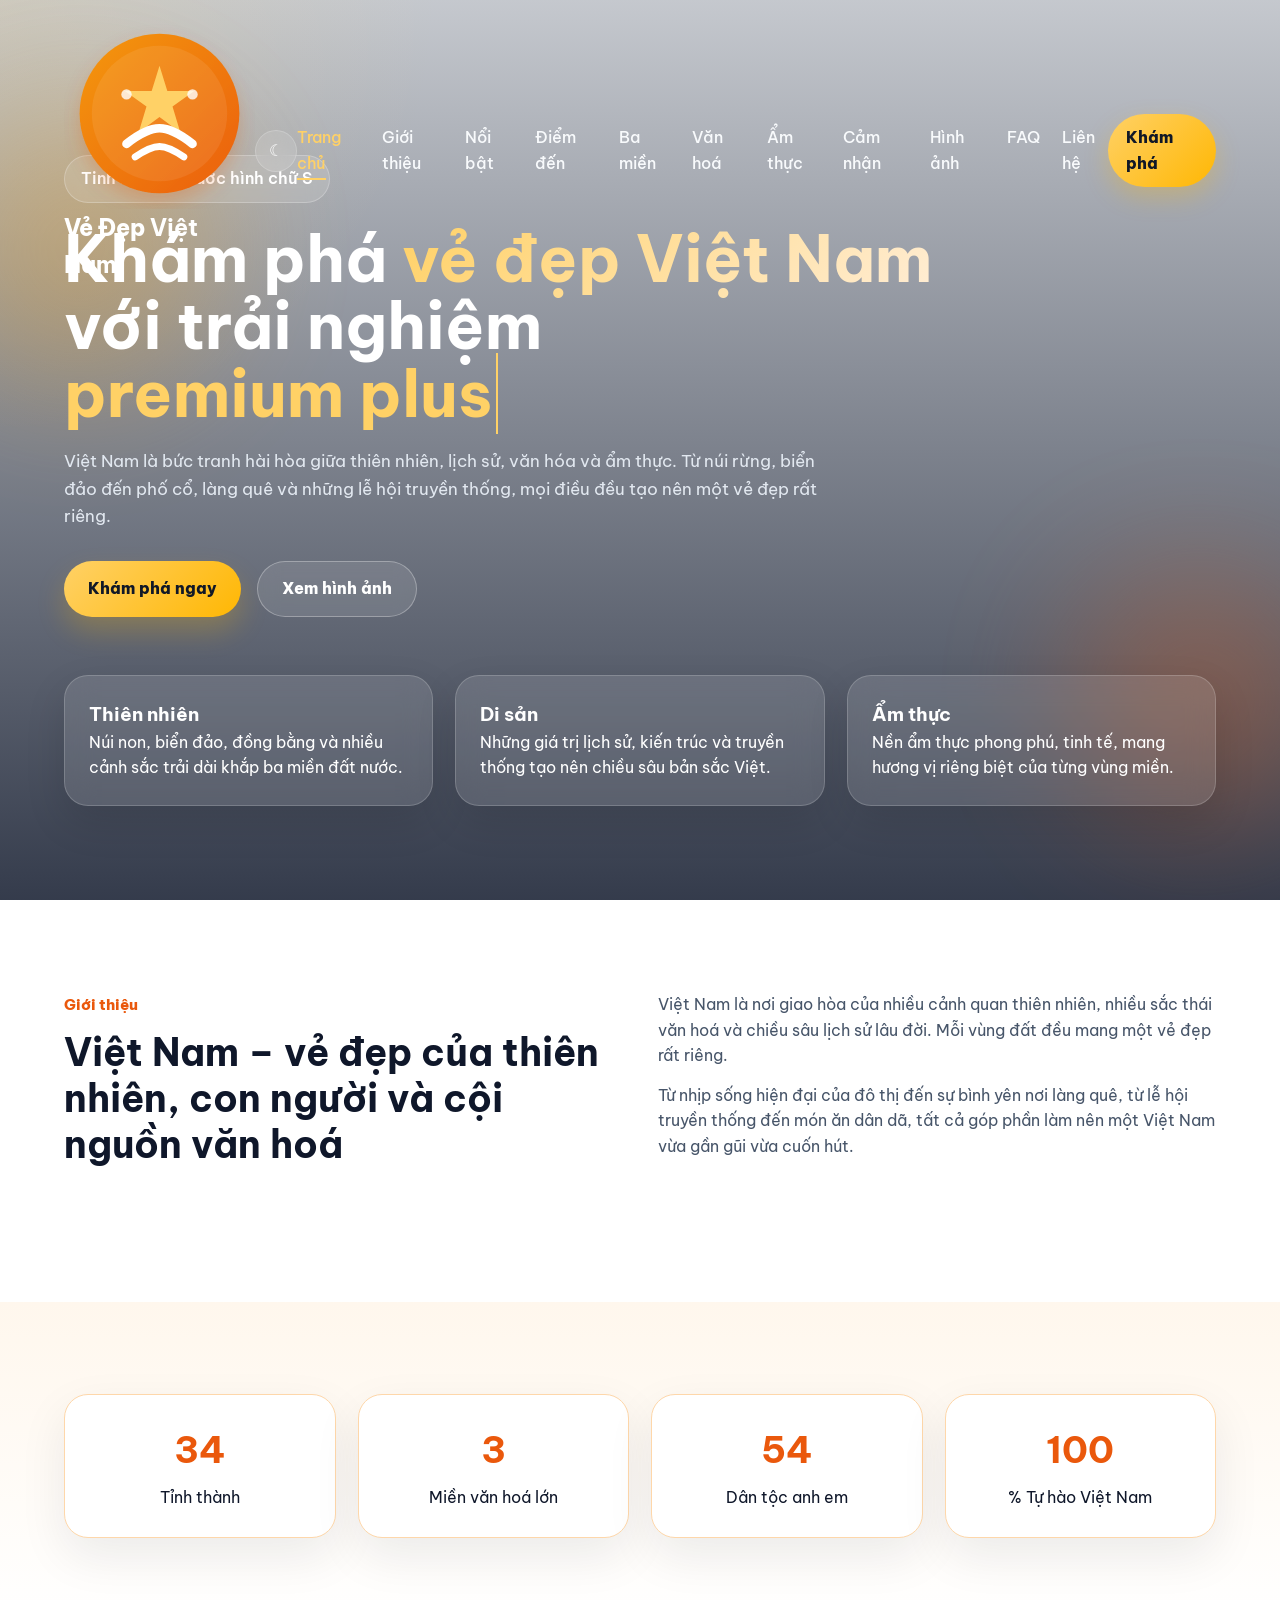
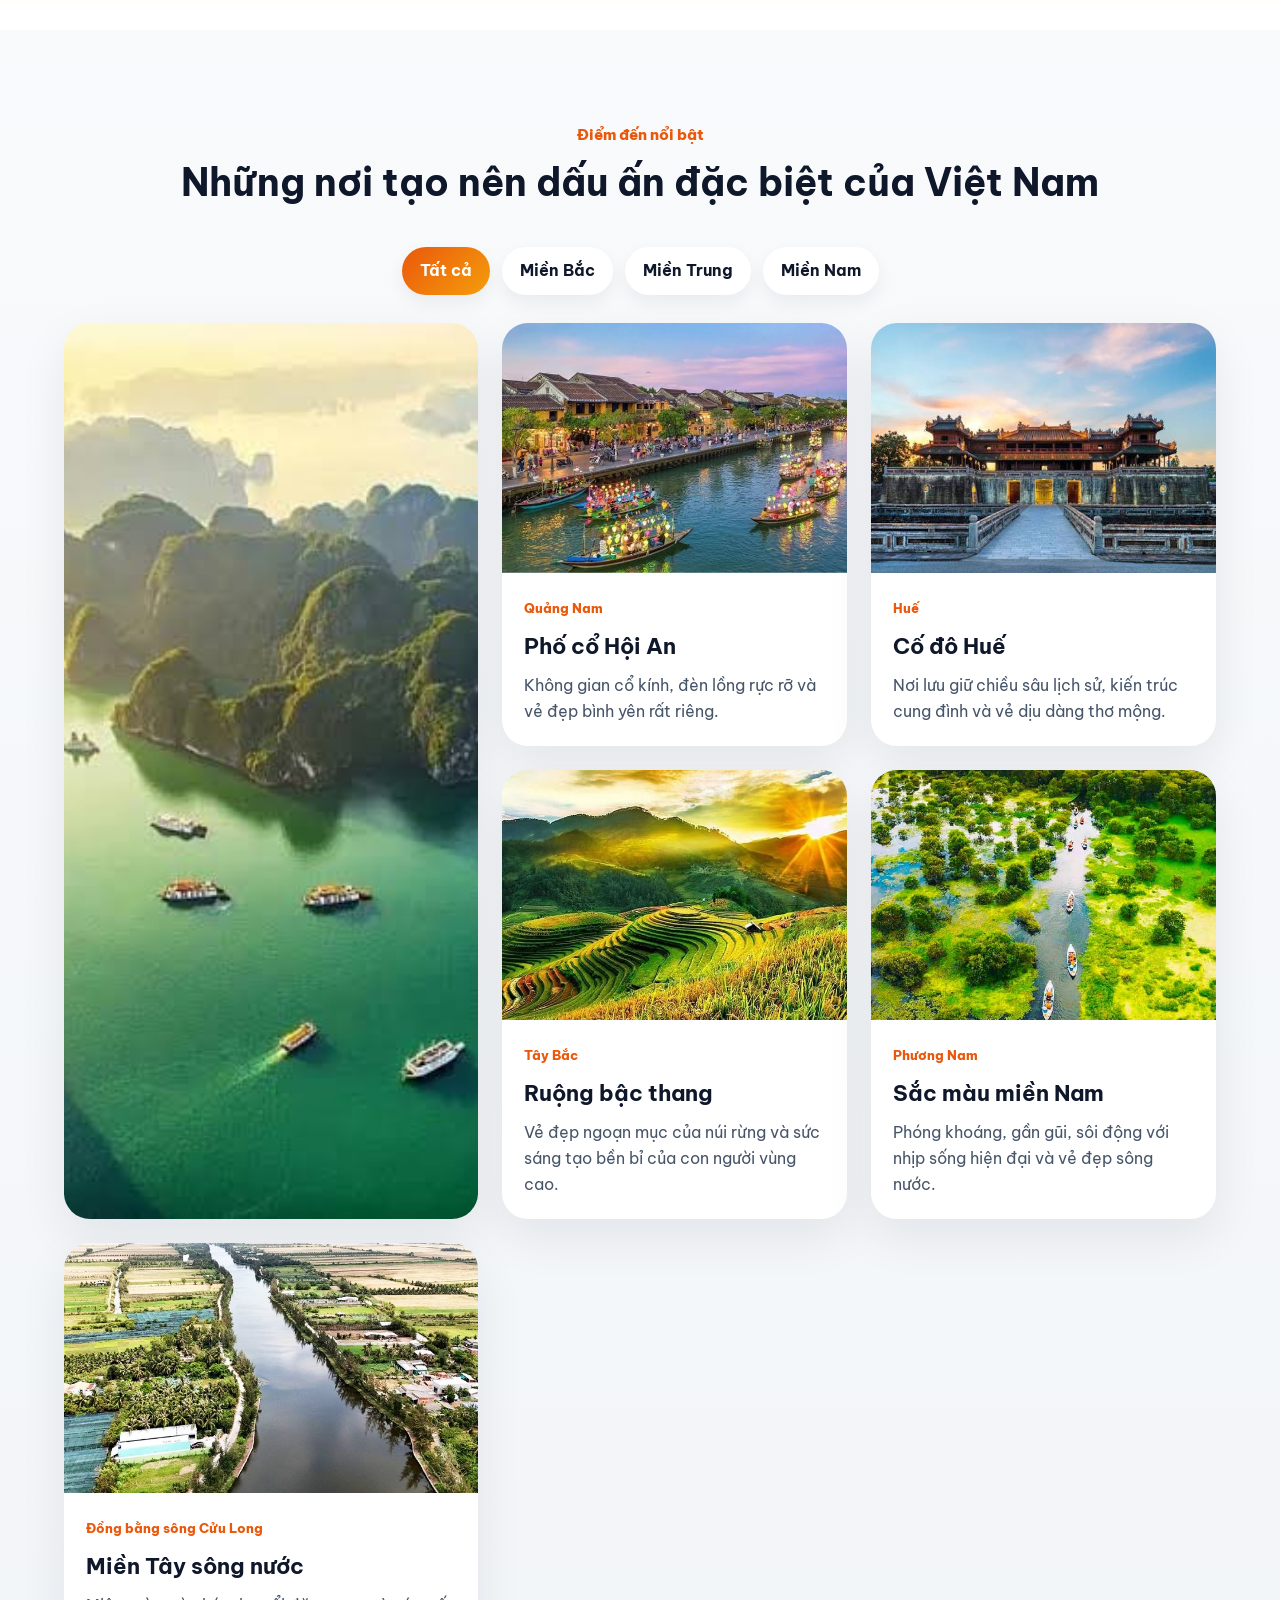
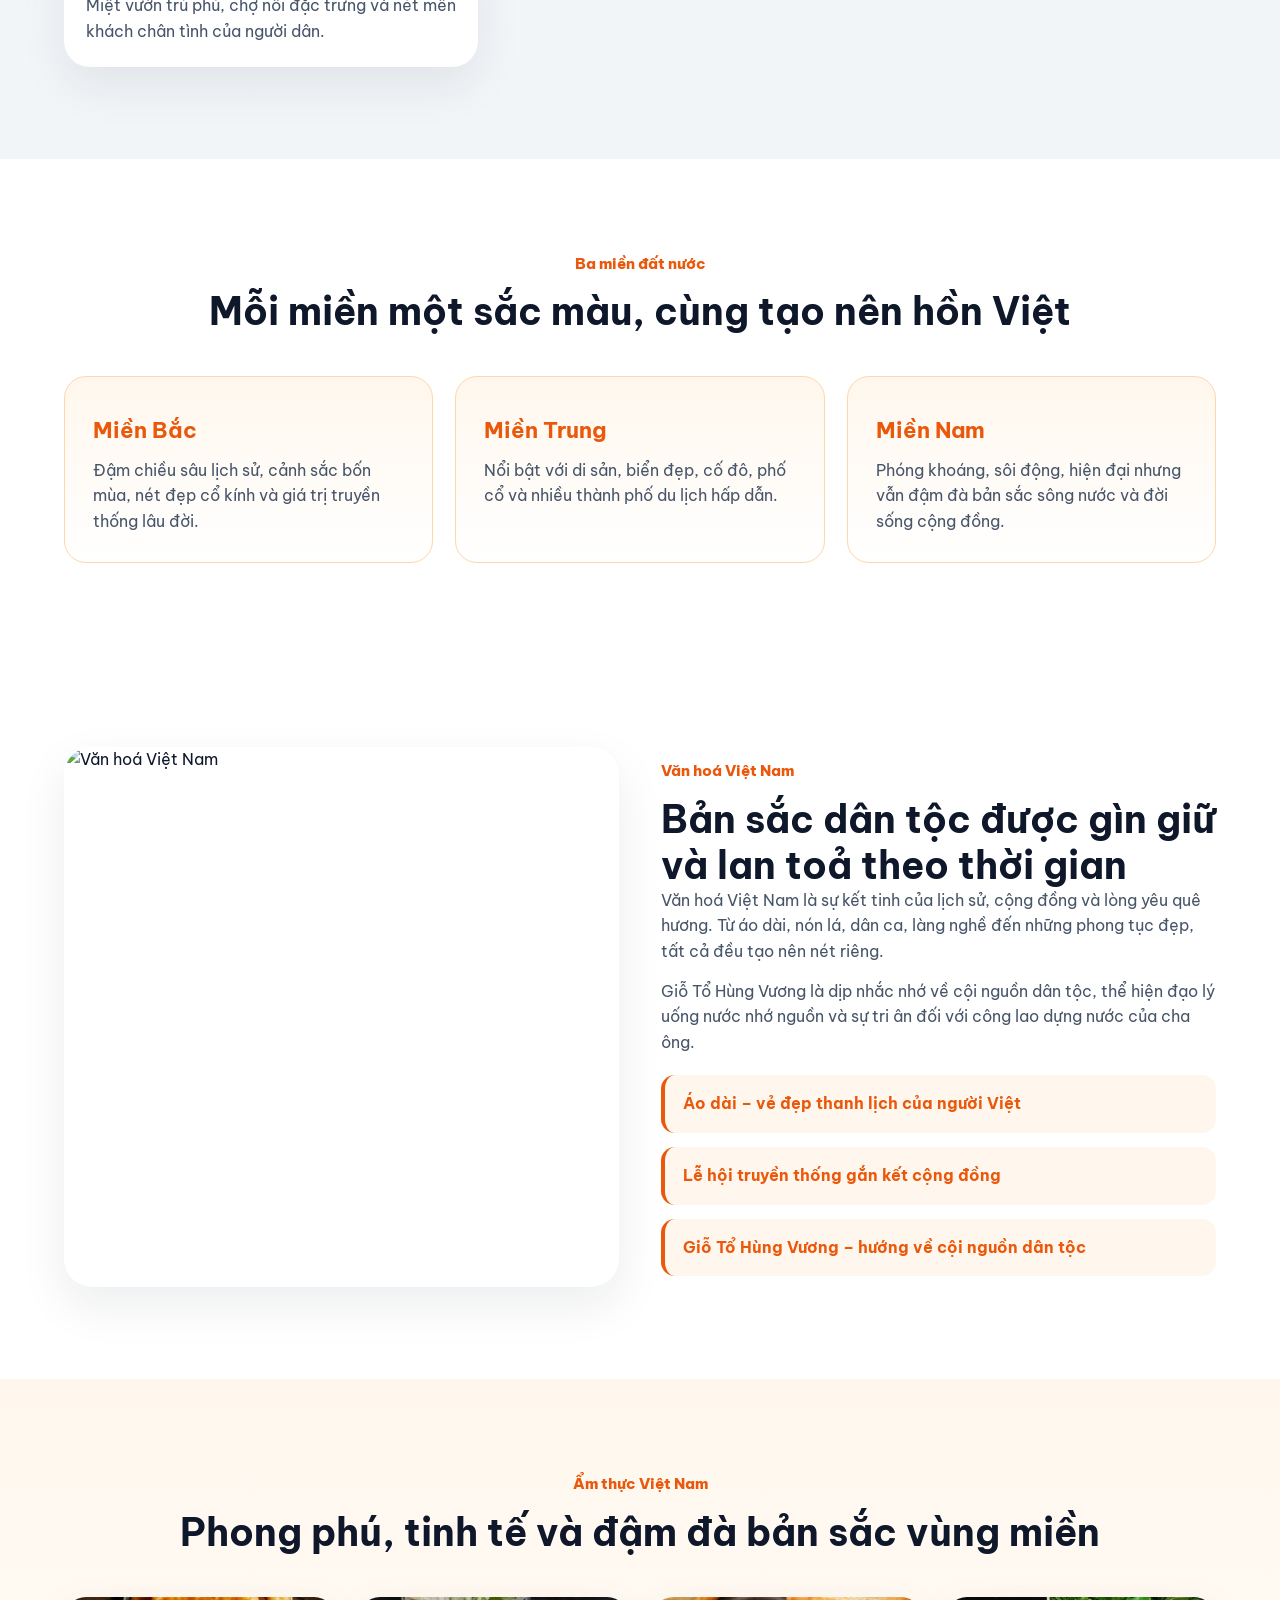
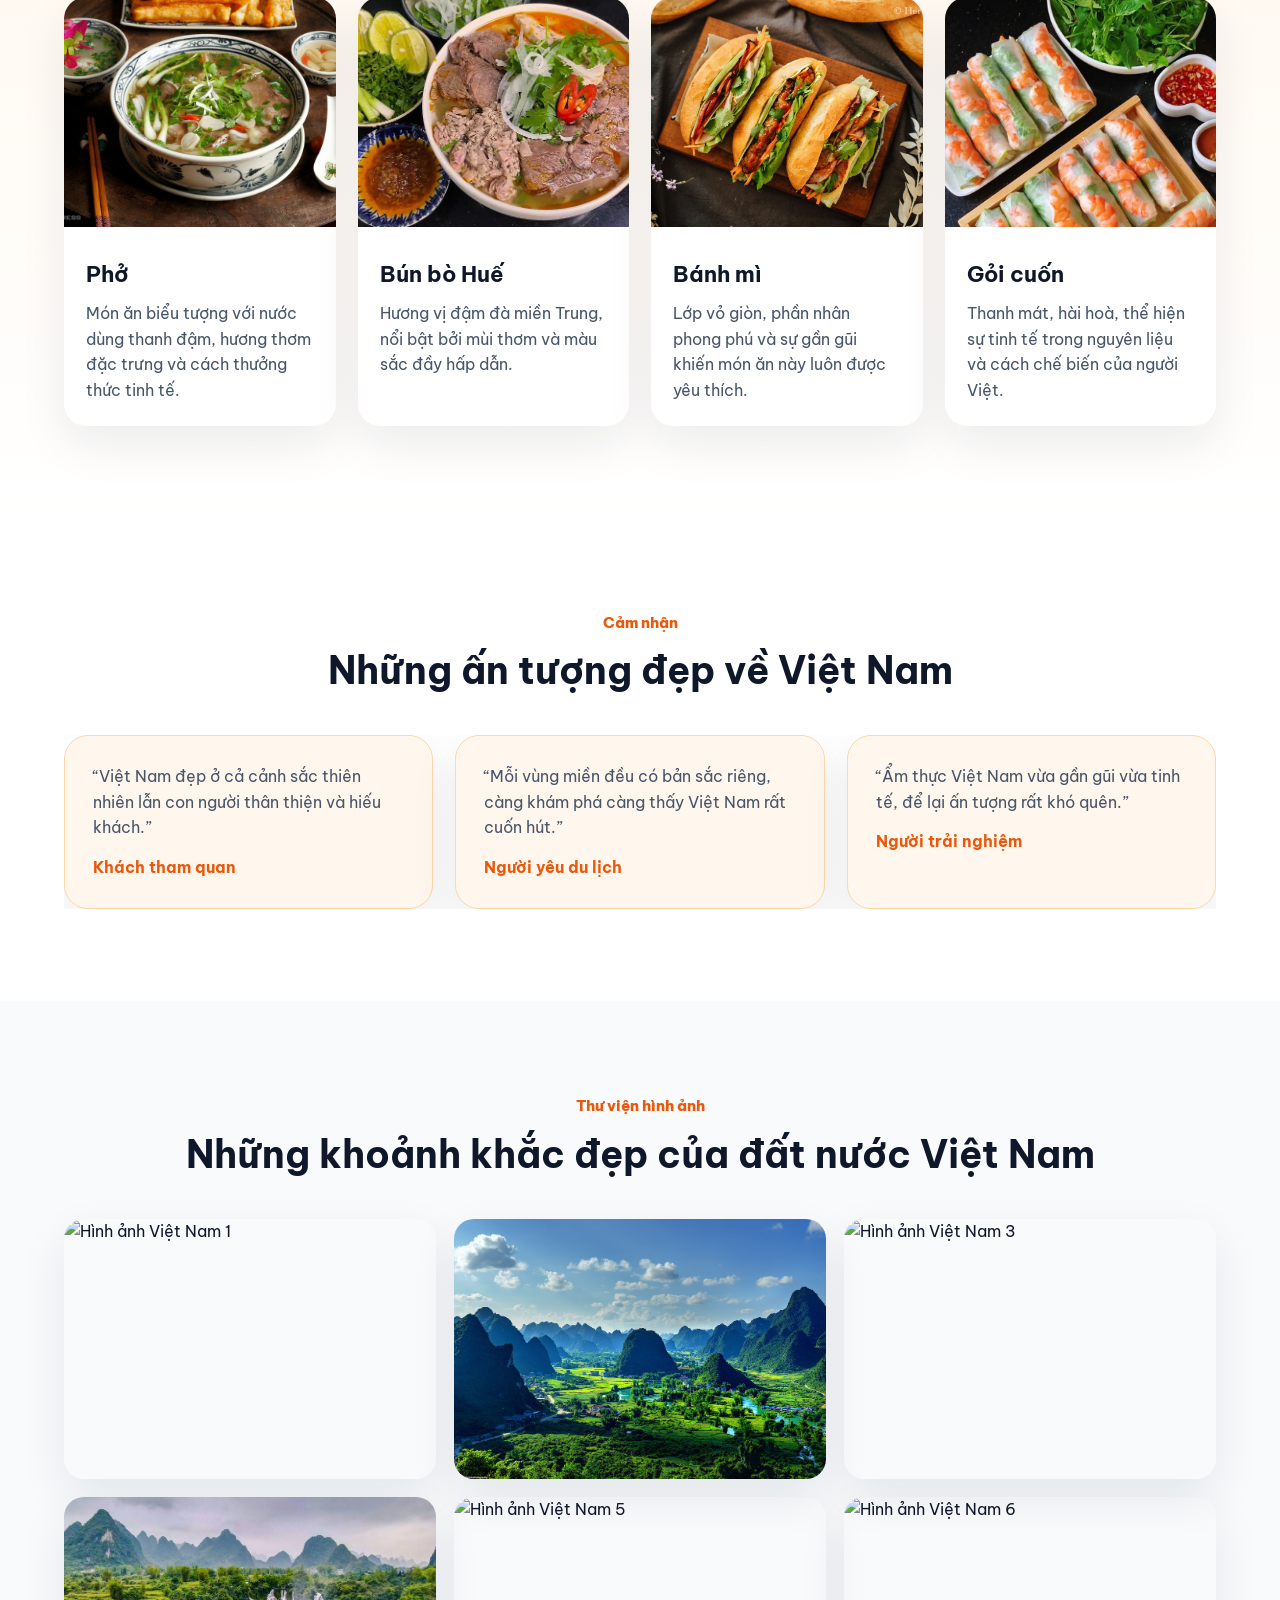
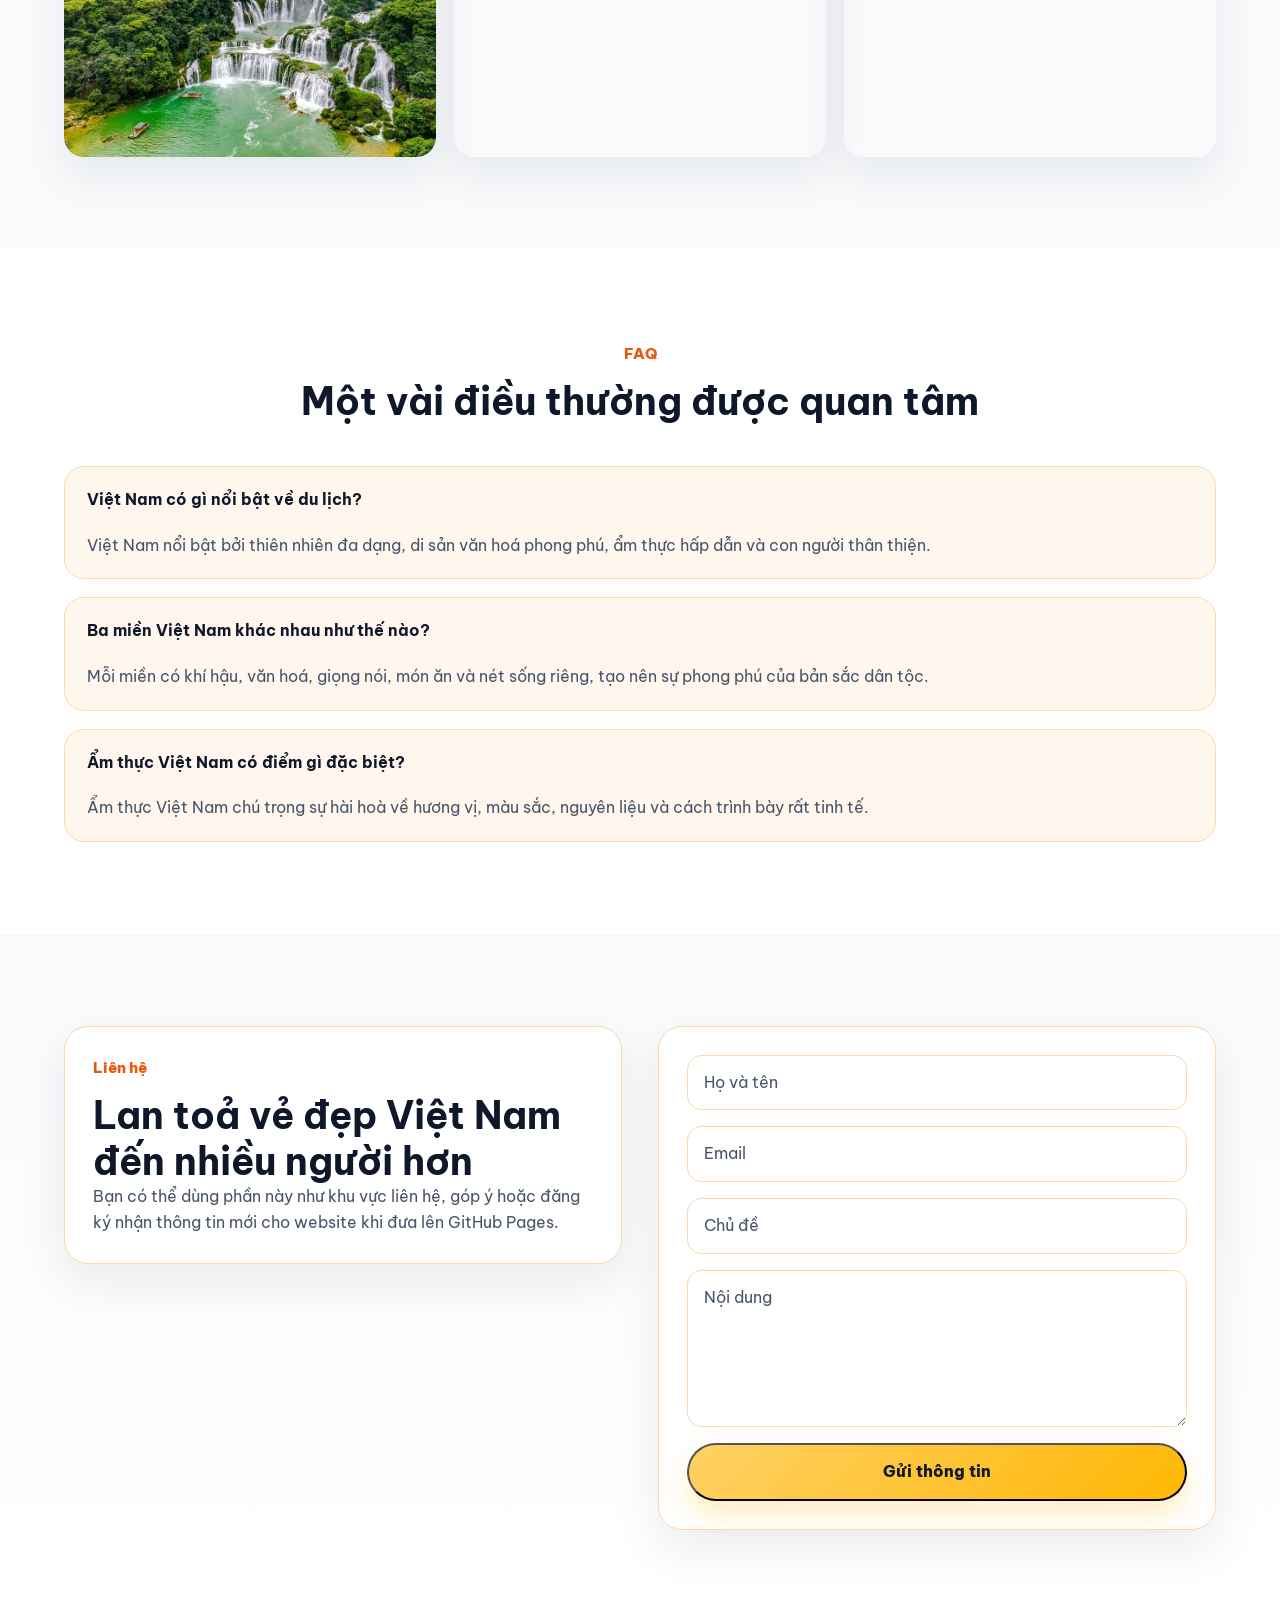
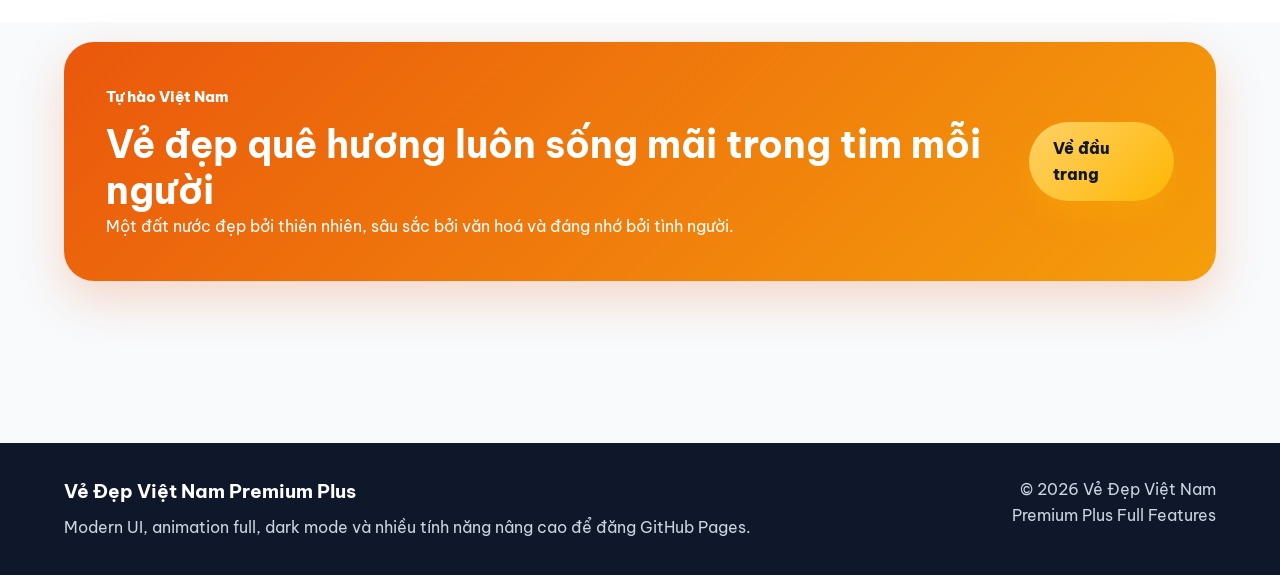
==== commit e4dfc40c: "Update index.html" ====
--- a/index.html
+++ b/index.html
@@ -3,7 +3,7 @@
 <head>
   <meta charset="UTF-8" />
   <meta name="viewport" content="width=device-width, initial-scale=1.0" />
-  <title>Vẻ Đẹp Việt Nam Premium Plus</title>
+  <link rel="icon" type="image/svg+xml" href="logo.svg" />
   <meta name="description" content="Website premium plus giới thiệu vẻ đẹp Việt Nam với giao diện hiện đại, animation mượt, dark mode, gallery modal và nhiều tính năng nâng cao." />
   <link rel="preconnect" href="https://fonts.googleapis.com">
   <link rel="preconnect" href="https://fonts.gstatic.com" crossorigin>
@@ -27,7 +27,13 @@
     <div class="hero-glow hero-glow-2"></div>
 
     <nav class="navbar" id="navbar">
-      <a href="#home" class="logo">Vẻ Đẹp Việt Nam</a>
+      <a href="#home" class="logo">
+  <img src="logo.svg" alt="Logo Vẻ Đẹp Việt Nam">
+  <div class="logo-text">
+    <span>Vẻ Đẹp</span>
+    <strong>Việt Nam</strong>
+  </div>
+      </a>
 
       <div class="nav-actions">
         <button class="theme-toggle" id="theme-toggle" aria-label="Chuyển chế độ sáng tối">☾</button>
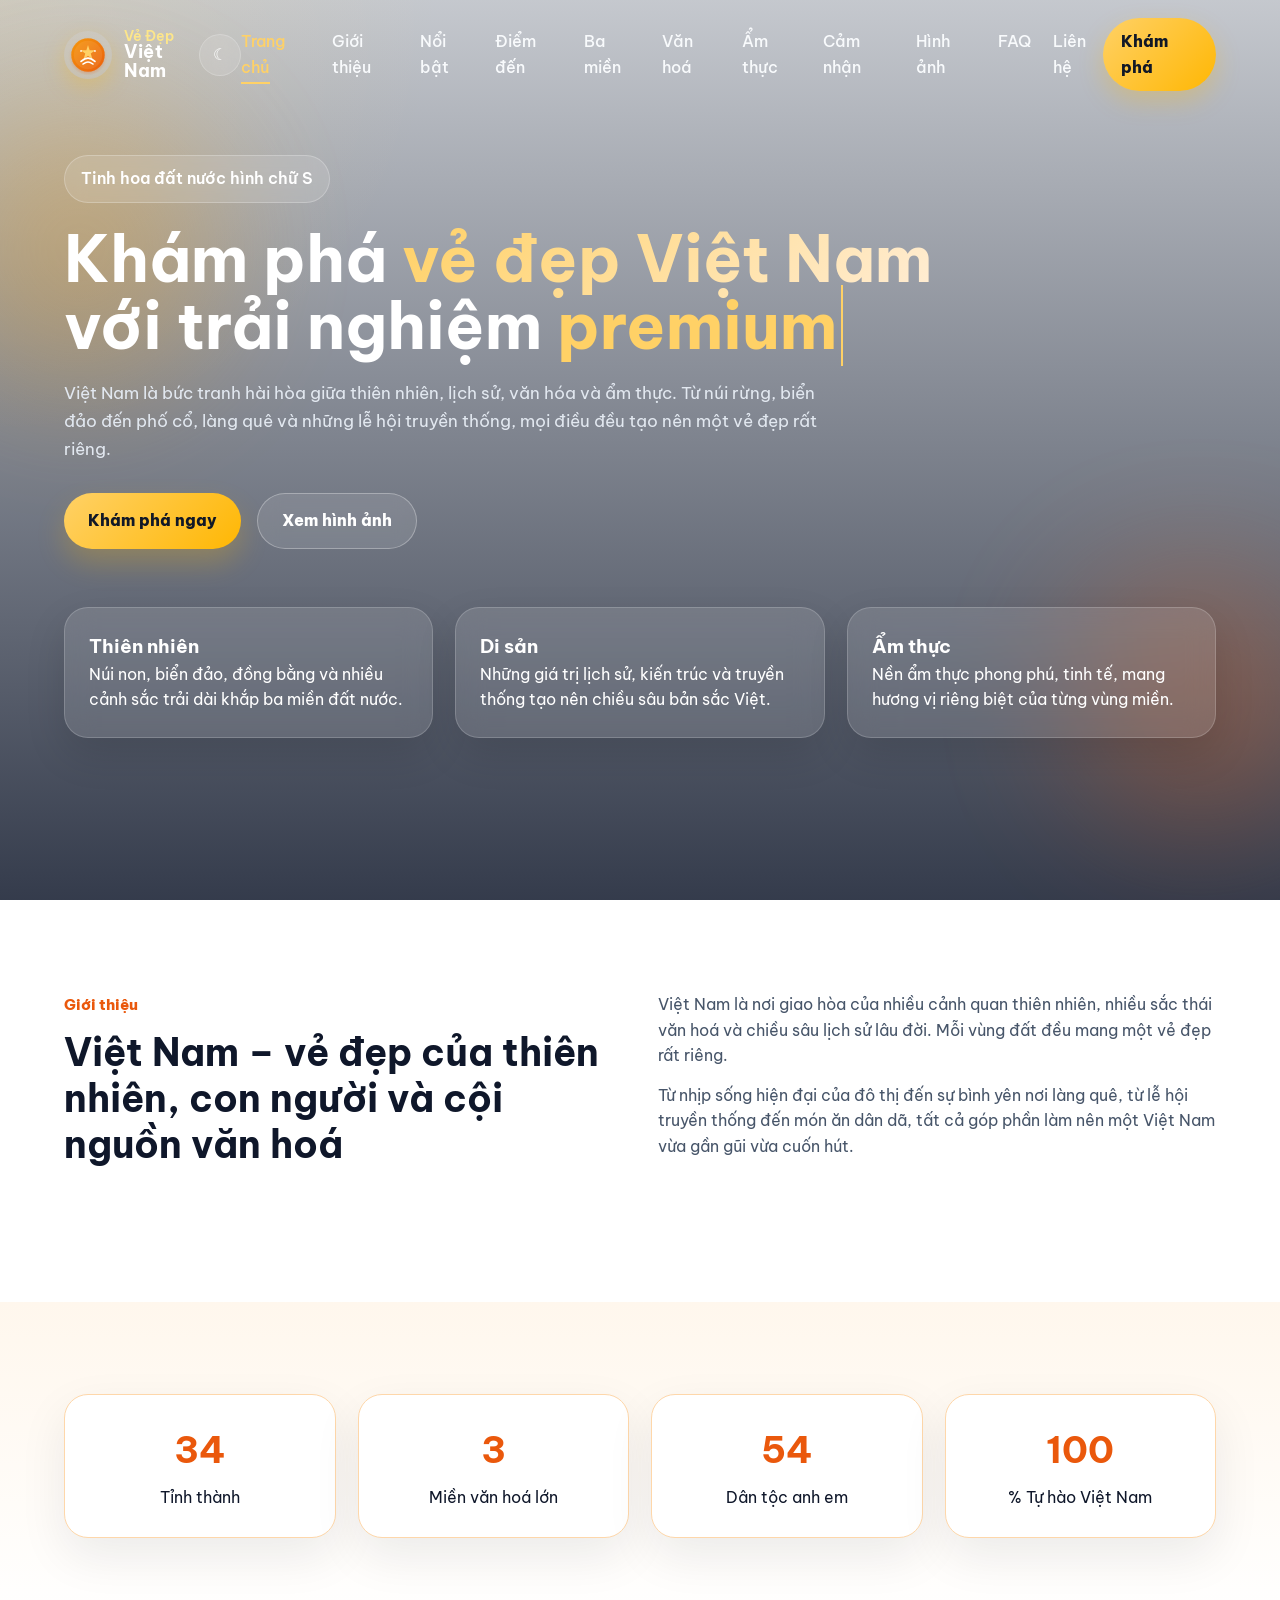
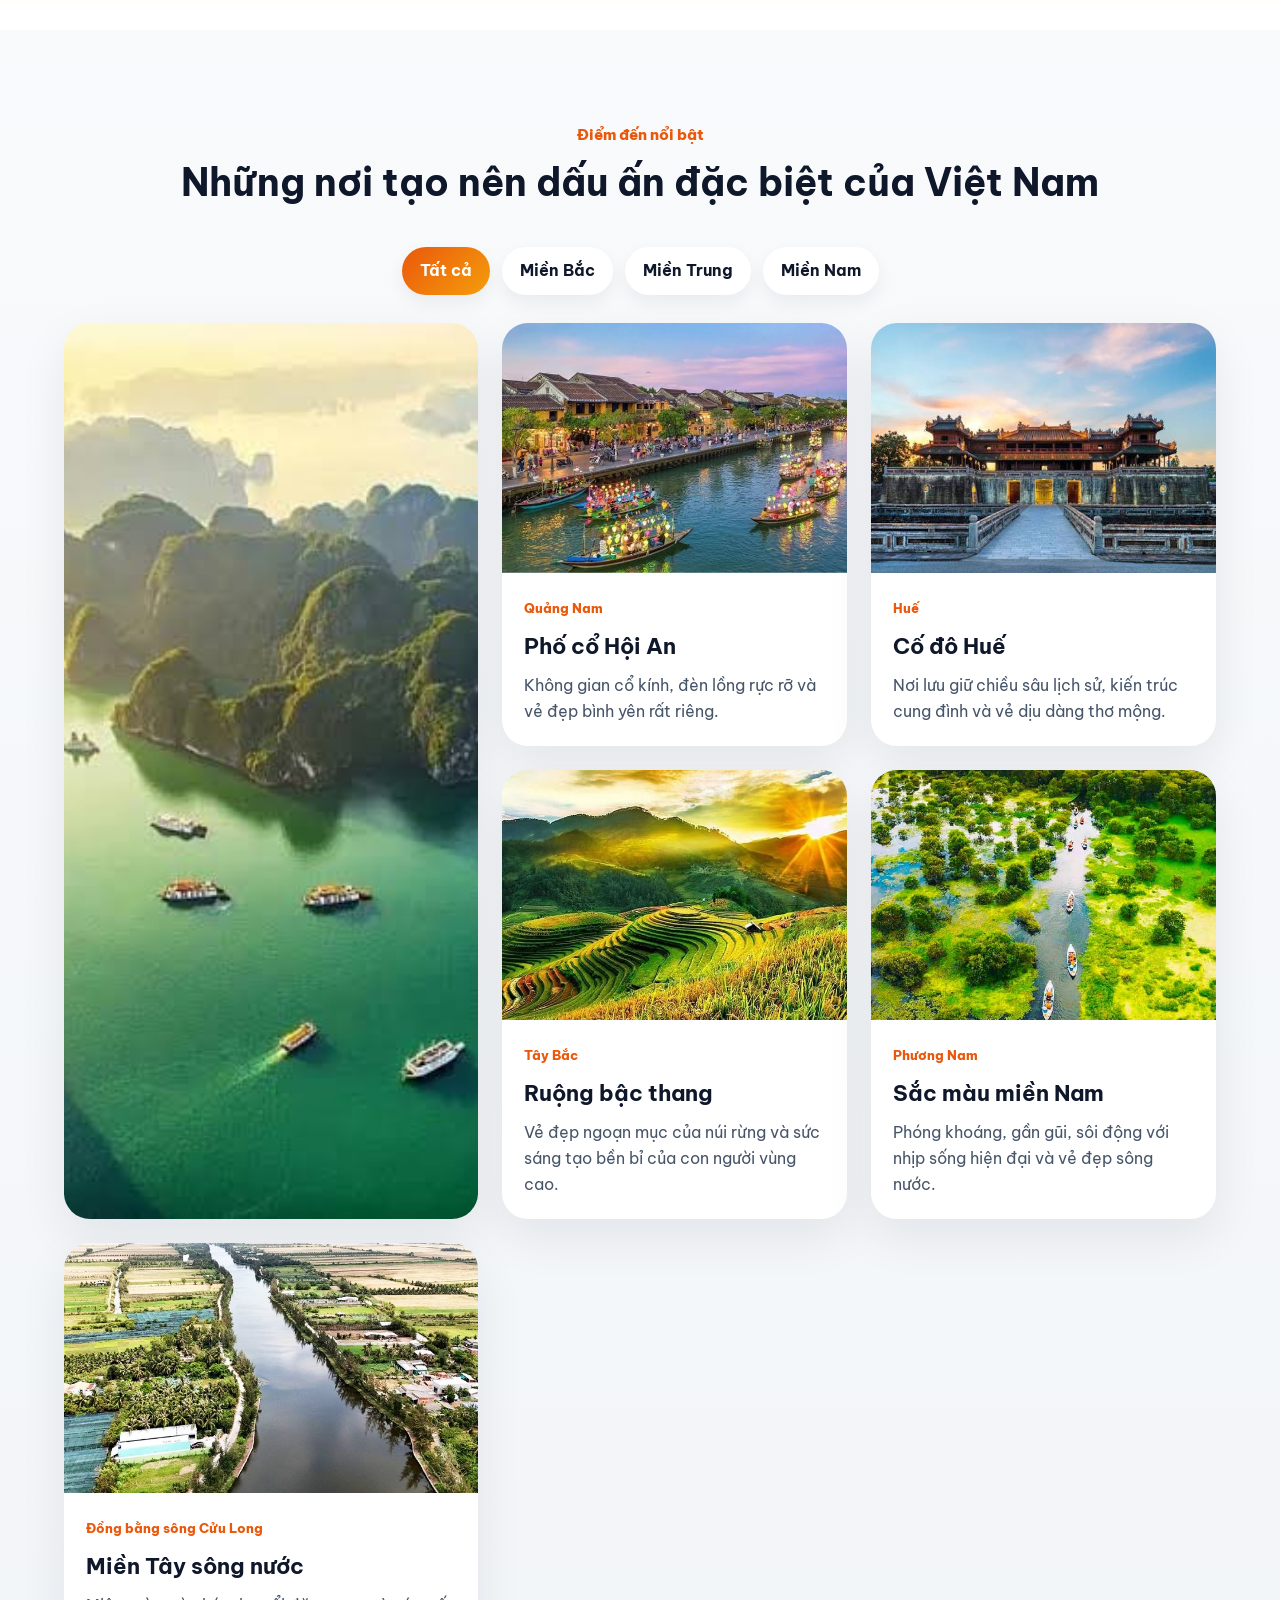
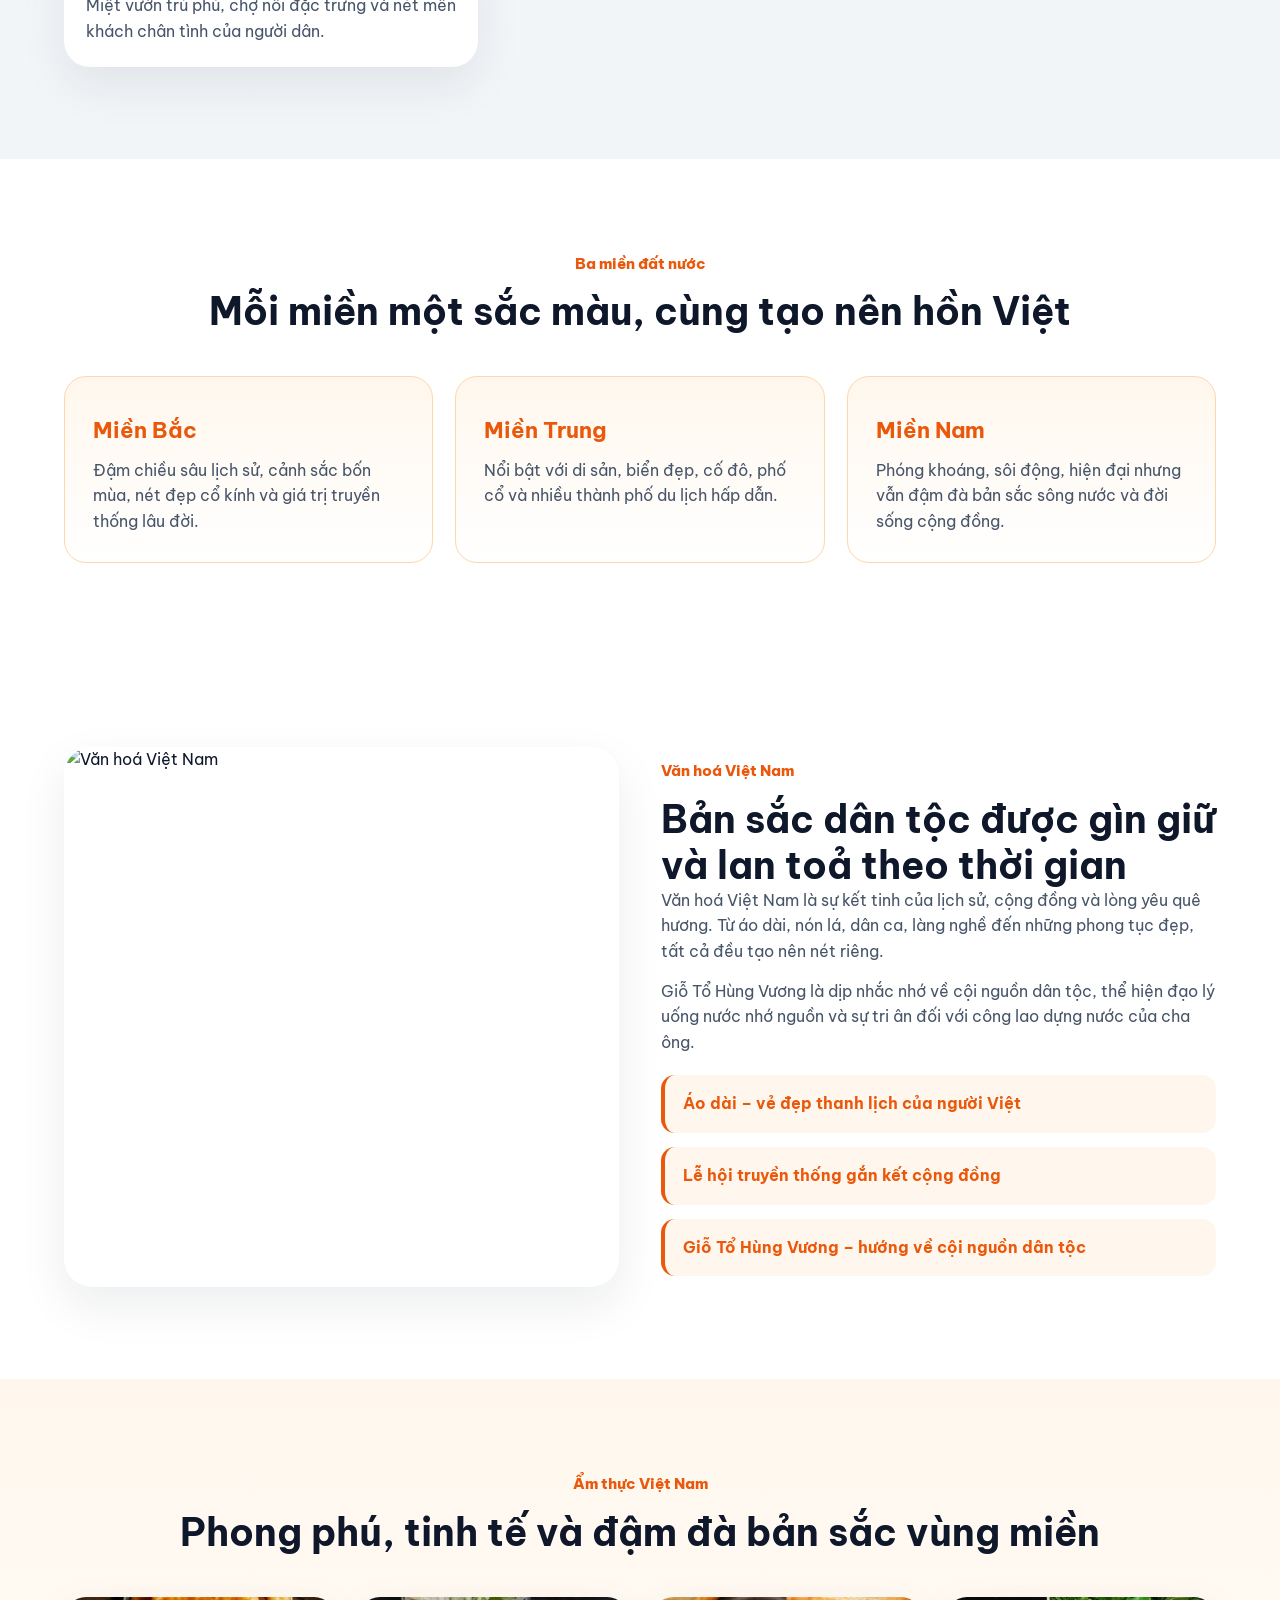
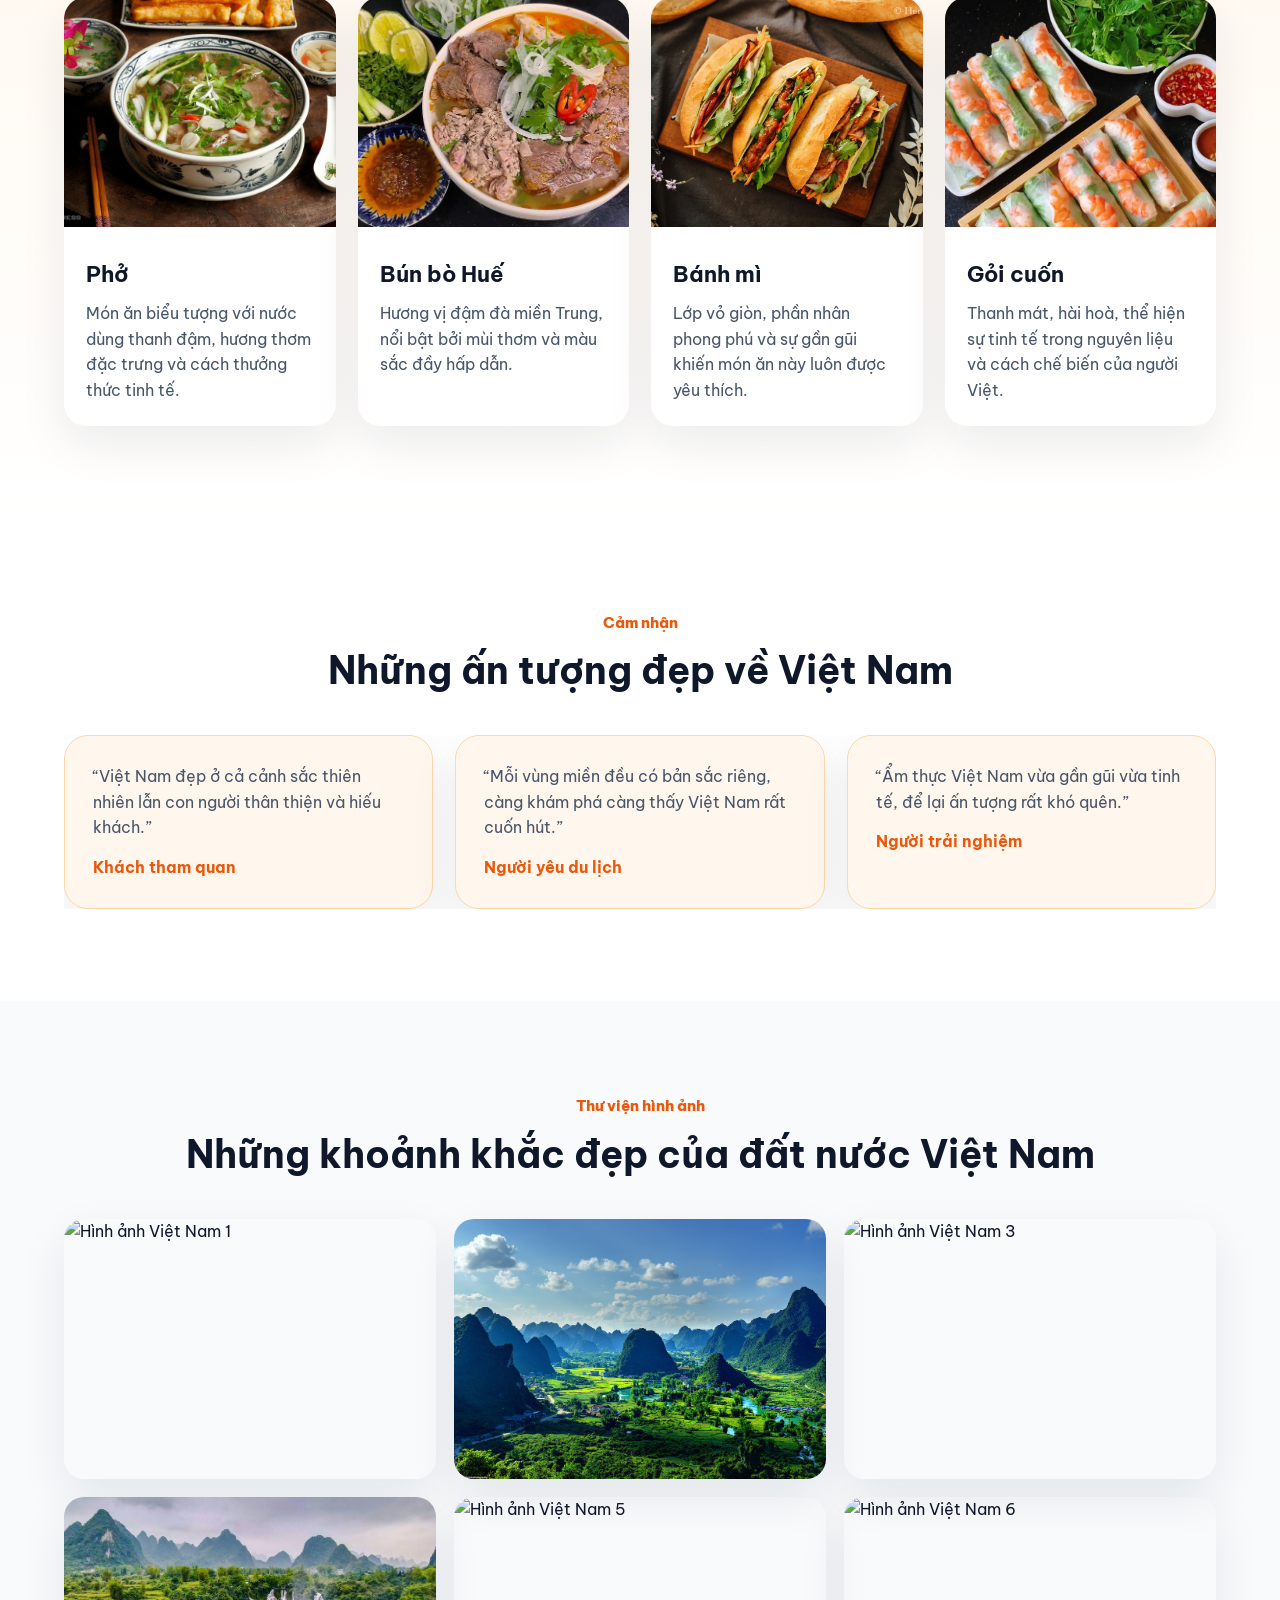
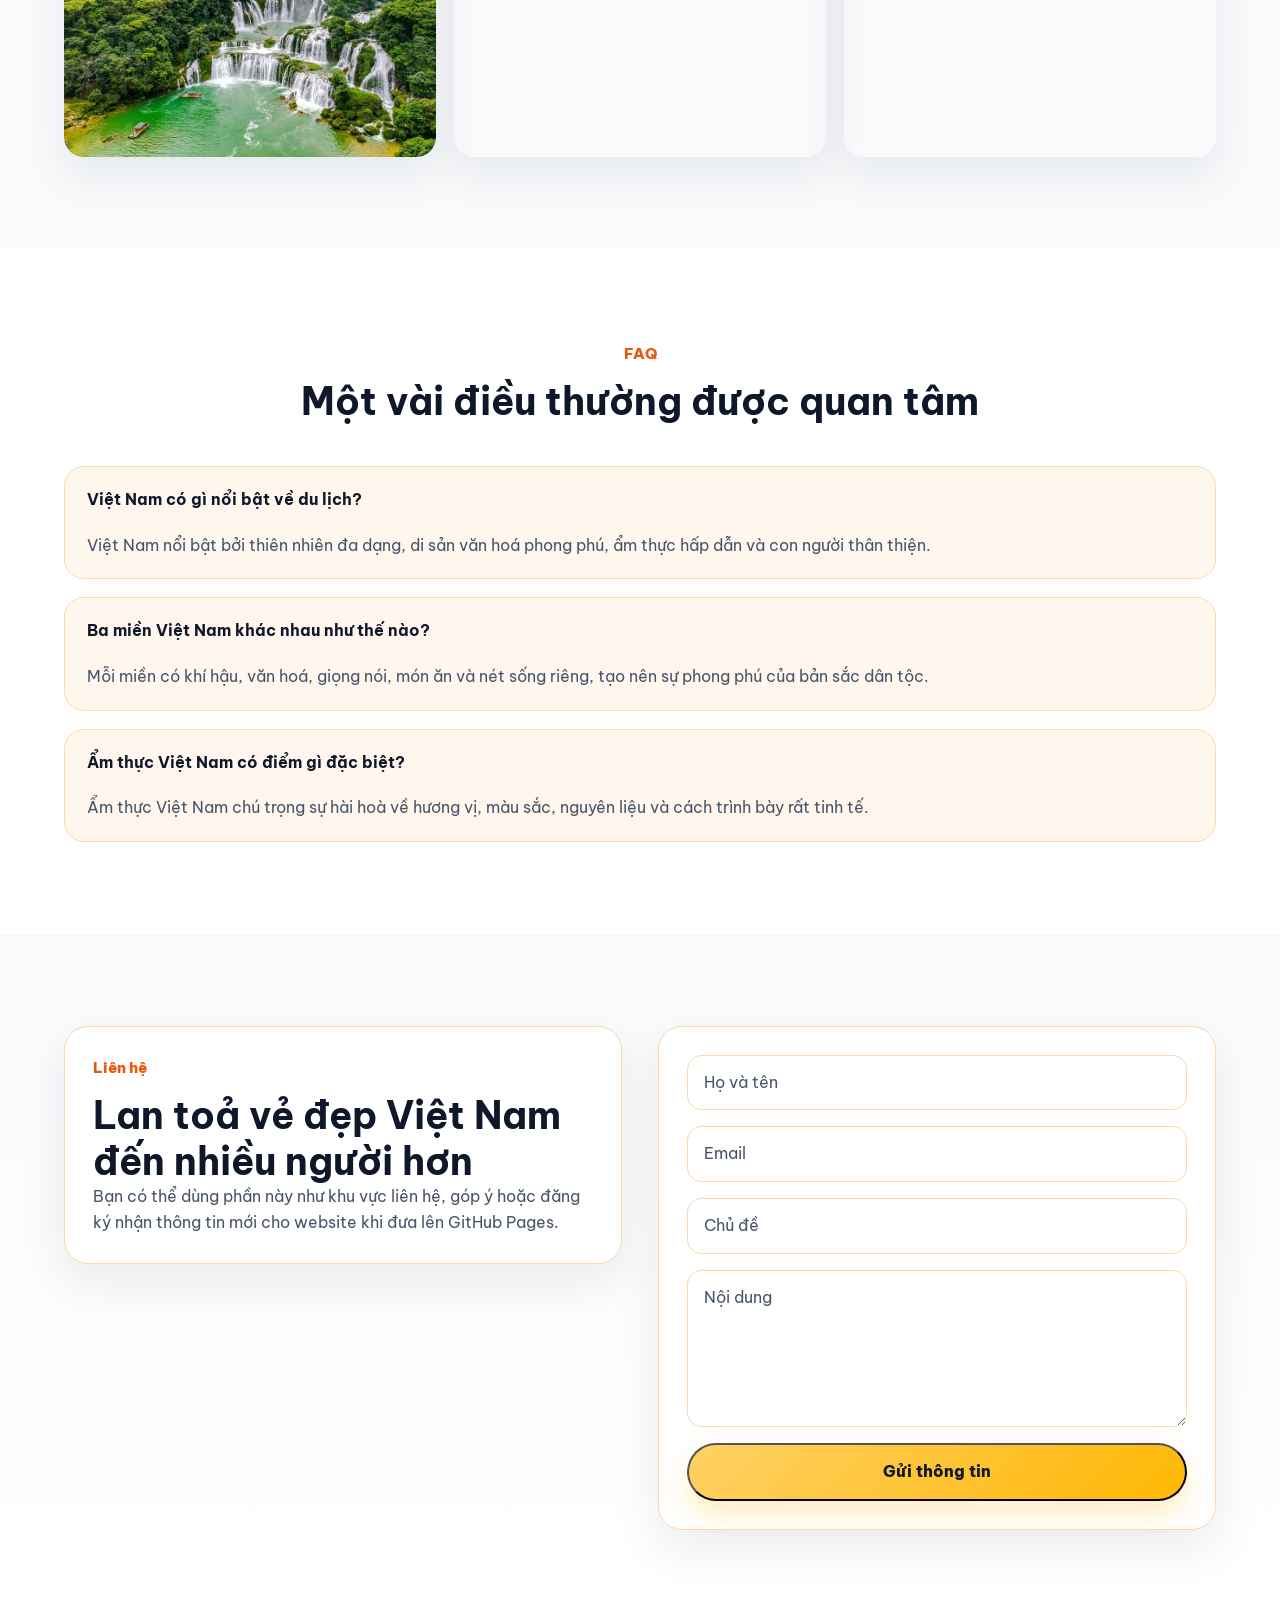
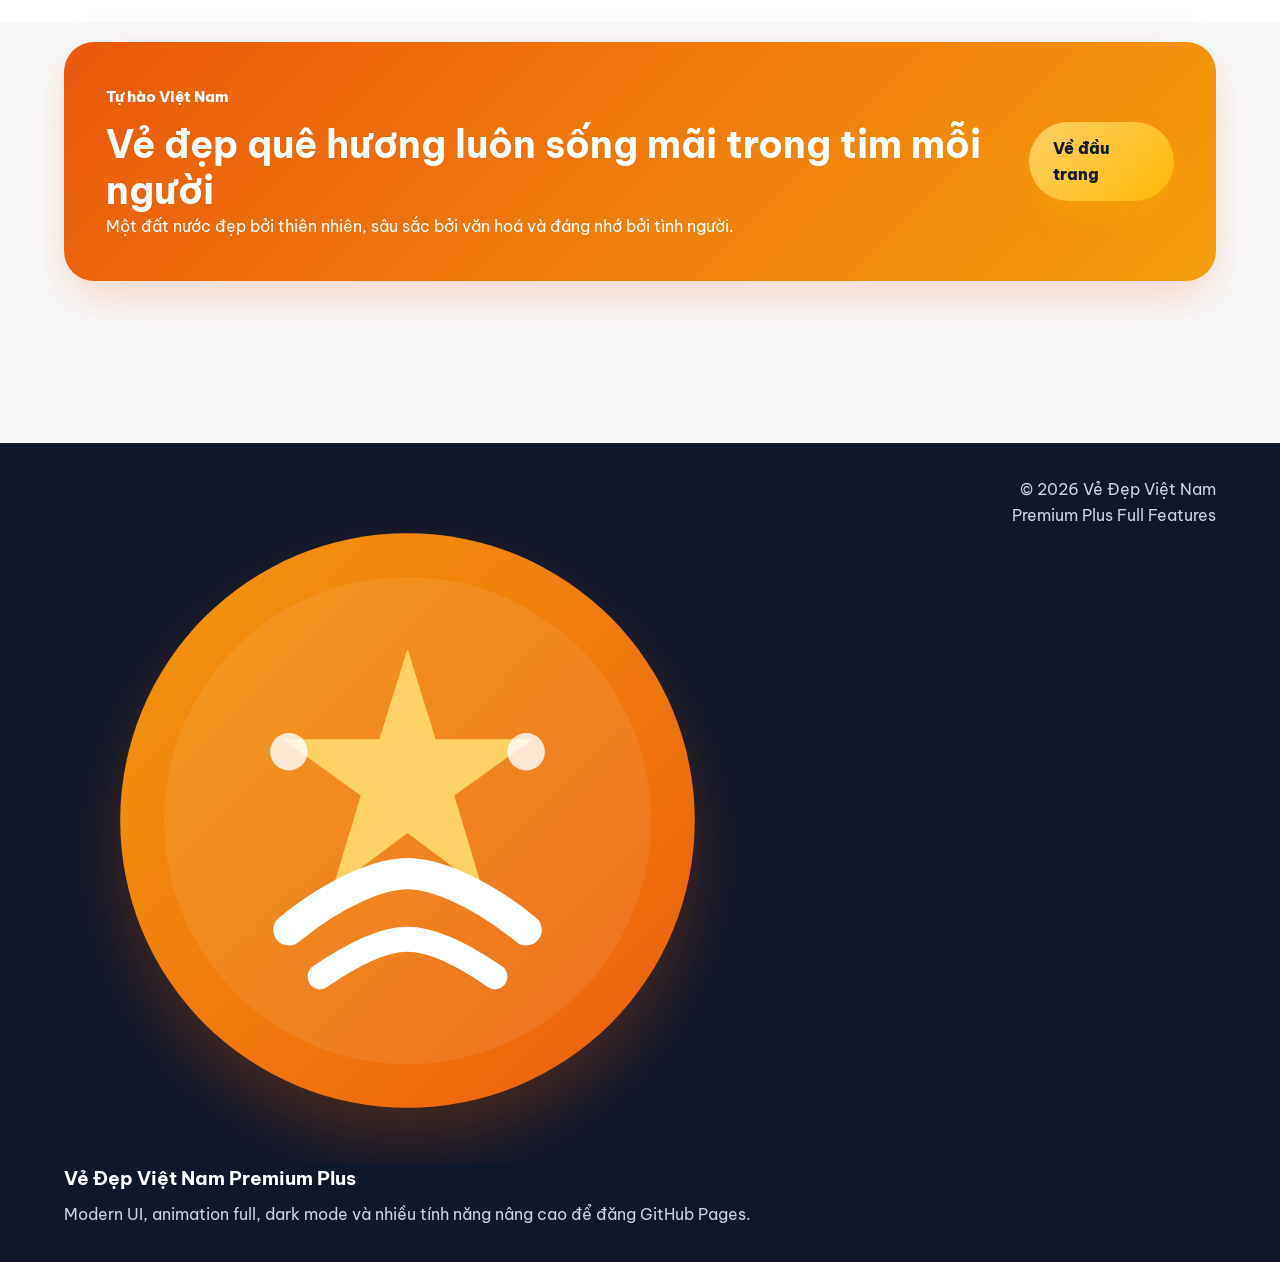
==== commit 81ca6178: "Update index.html" ====
--- a/index.html
+++ b/index.html
@@ -414,10 +414,15 @@
 
   <footer class="footer">
     <div class="container footer-wrap">
-      <div>
-        <h3>Vẻ Đẹp Việt Nam Premium Plus</h3>
-        <p>Modern UI, animation full, dark mode và nhiều tính năng nâng cao để đăng GitHub Pages.</p>
-      </div>
+      <div class="footer-brand">
+  <div class="footer-logo">
+    <img src="logo.svg" alt="Logo Việt Nam">
+    <div>
+      <h3>Vẻ Đẹp Việt Nam Premium Plus</h3>
+      <p>Modern UI, animation full, dark mode và nhiều tính năng nâng cao để đăng GitHub Pages.</p>
+    </div>
+  </div>
+</div>
       <div class="footer-right">
         <p>© 2026 Vẻ Đẹp Việt Nam</p>
         <p>Premium Plus Full Features</p>
--- a/style.css
+++ b/style.css
@@ -181,21 +181,43 @@
   backdrop-filter: blur(14px);
   box-shadow: 0 10px 30px rgba(0,0,0,0.16);
 }
-
-.logo,
-.nav-links,
-.nav-cta,
-.menu-toggle,
-.theme-toggle {
-  position: relative;
-  z-index: 2;
-}
-
 .logo {
-  color: #fff;
-  font-size: 1.45rem;
+  display: flex;
+  align-items: center;
+  gap: 12px;
+  color: #fff;
+  font-size: 1.2rem;
   font-weight: 800;
 }
+
+.logo img {
+  width: 48px;
+  height: 48px;
+  object-fit: contain;
+  border-radius: 50%;
+  box-shadow: 0 8px 22px rgba(255, 183, 3, 0.28);
+  background: rgba(255,255,255,0.08);
+  padding: 4px;
+}
+
+.logo-text {
+  display: flex;
+  flex-direction: column;
+  line-height: 1.05;
+}
+
+.logo-text span {
+  font-size: 0.85rem;
+  font-weight: 600;
+  color: #fde68a;
+}
+
+.logo-text strong {
+  font-size: 1.1rem;
+  color: #fff;
+  letter-spacing: 0.5px;
+}
+
 
 .nav-actions {
   display: flex;
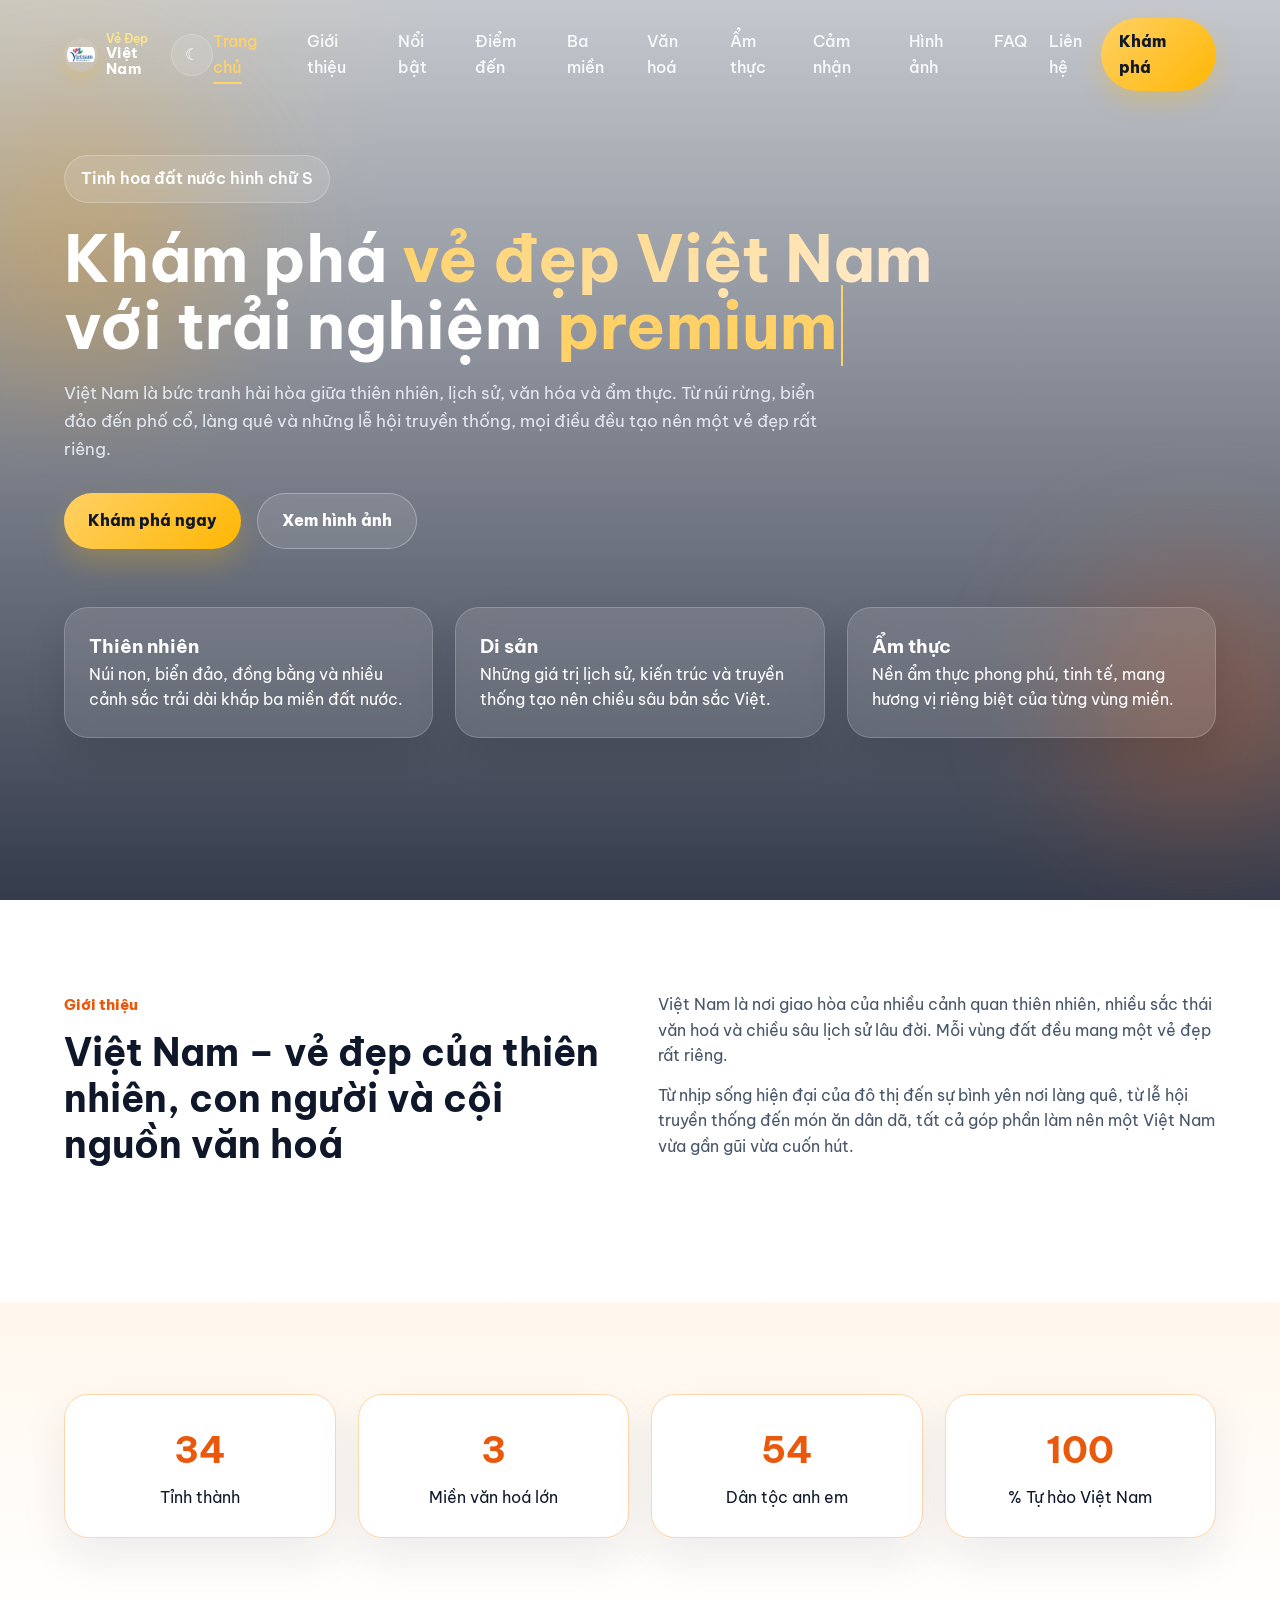
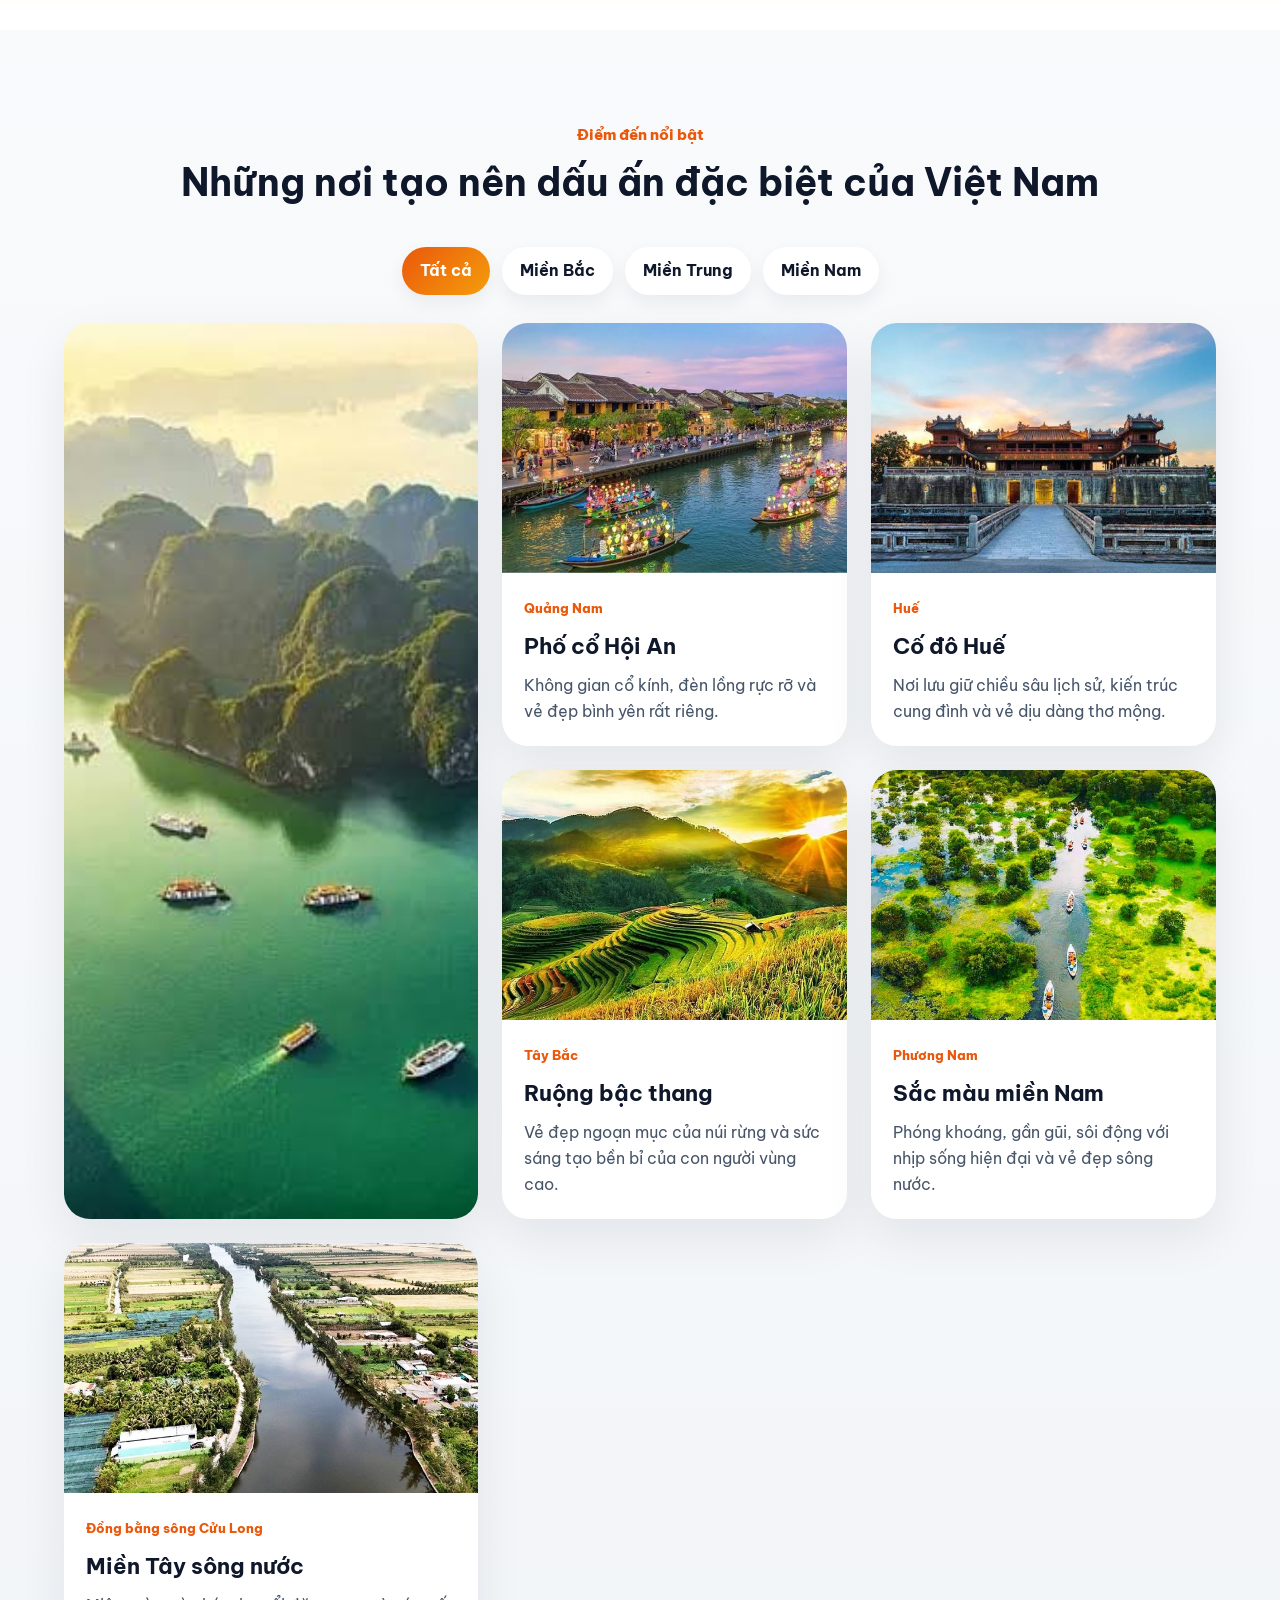
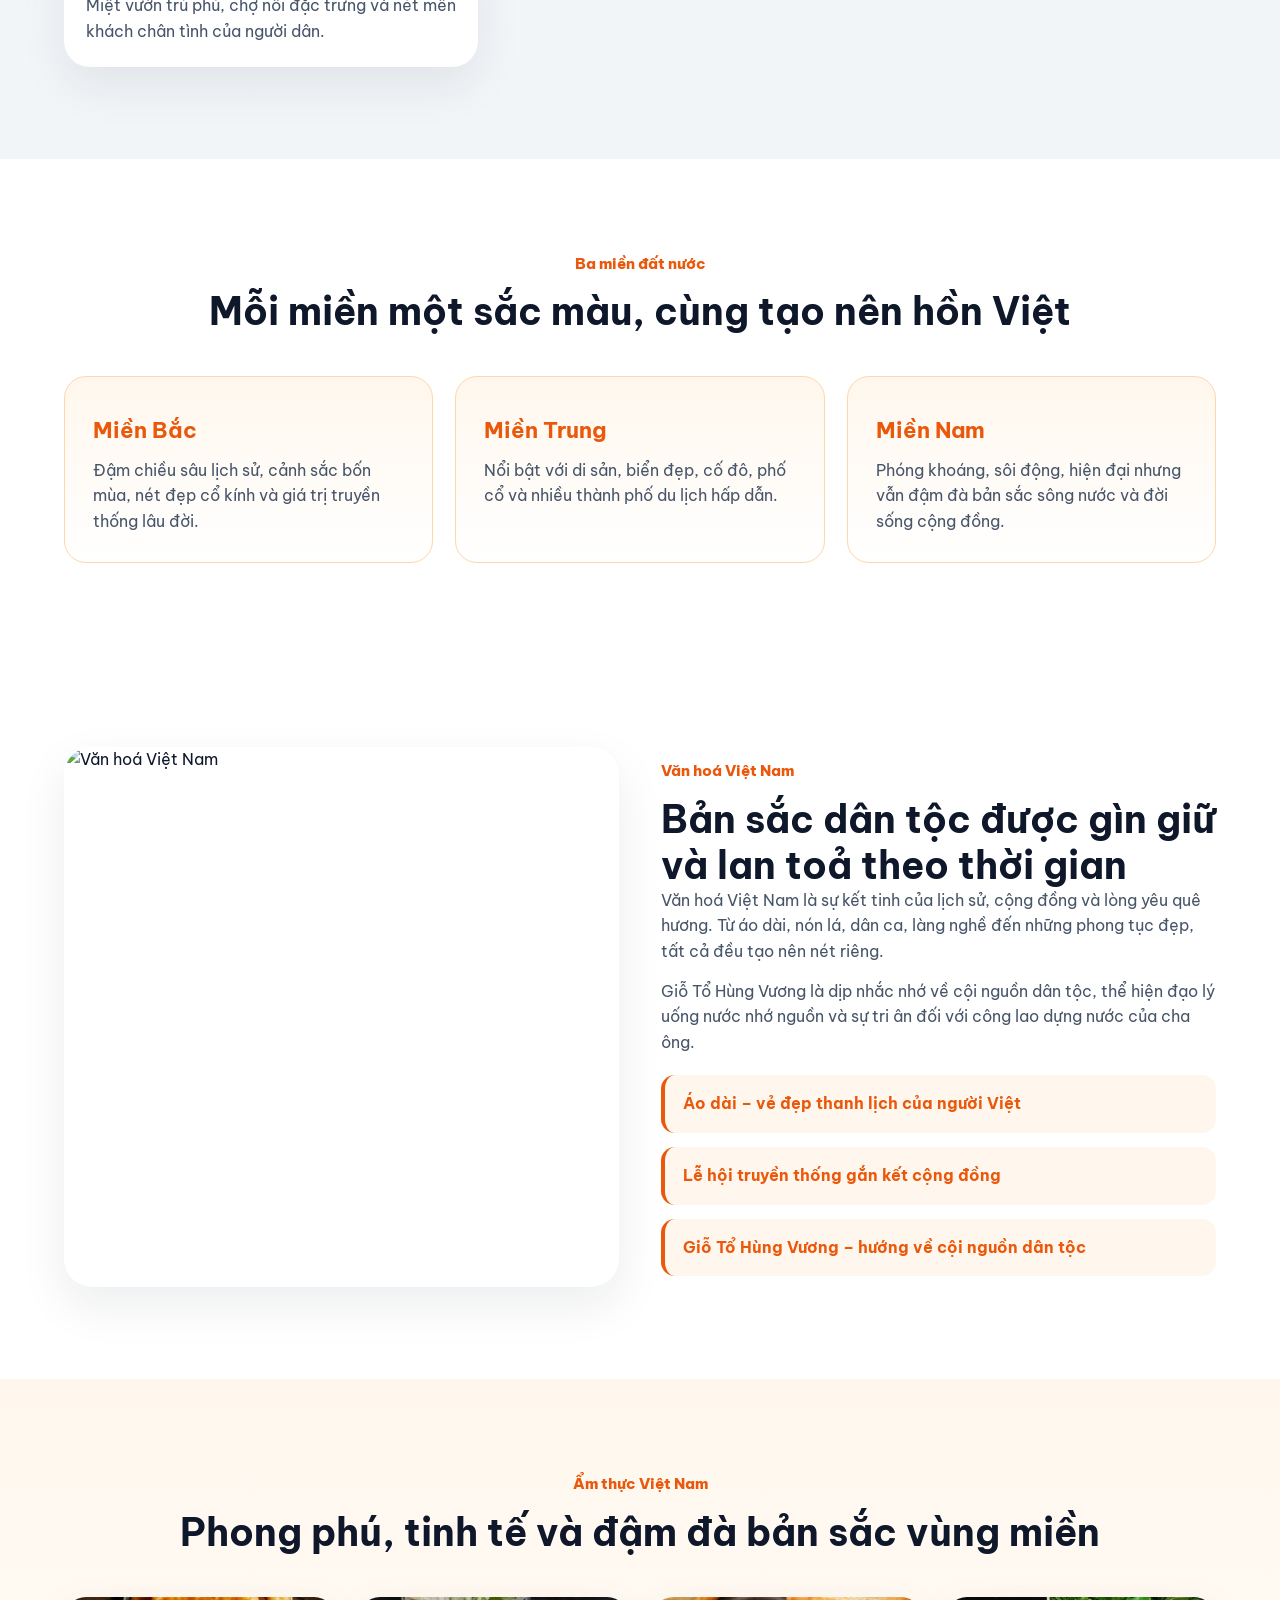
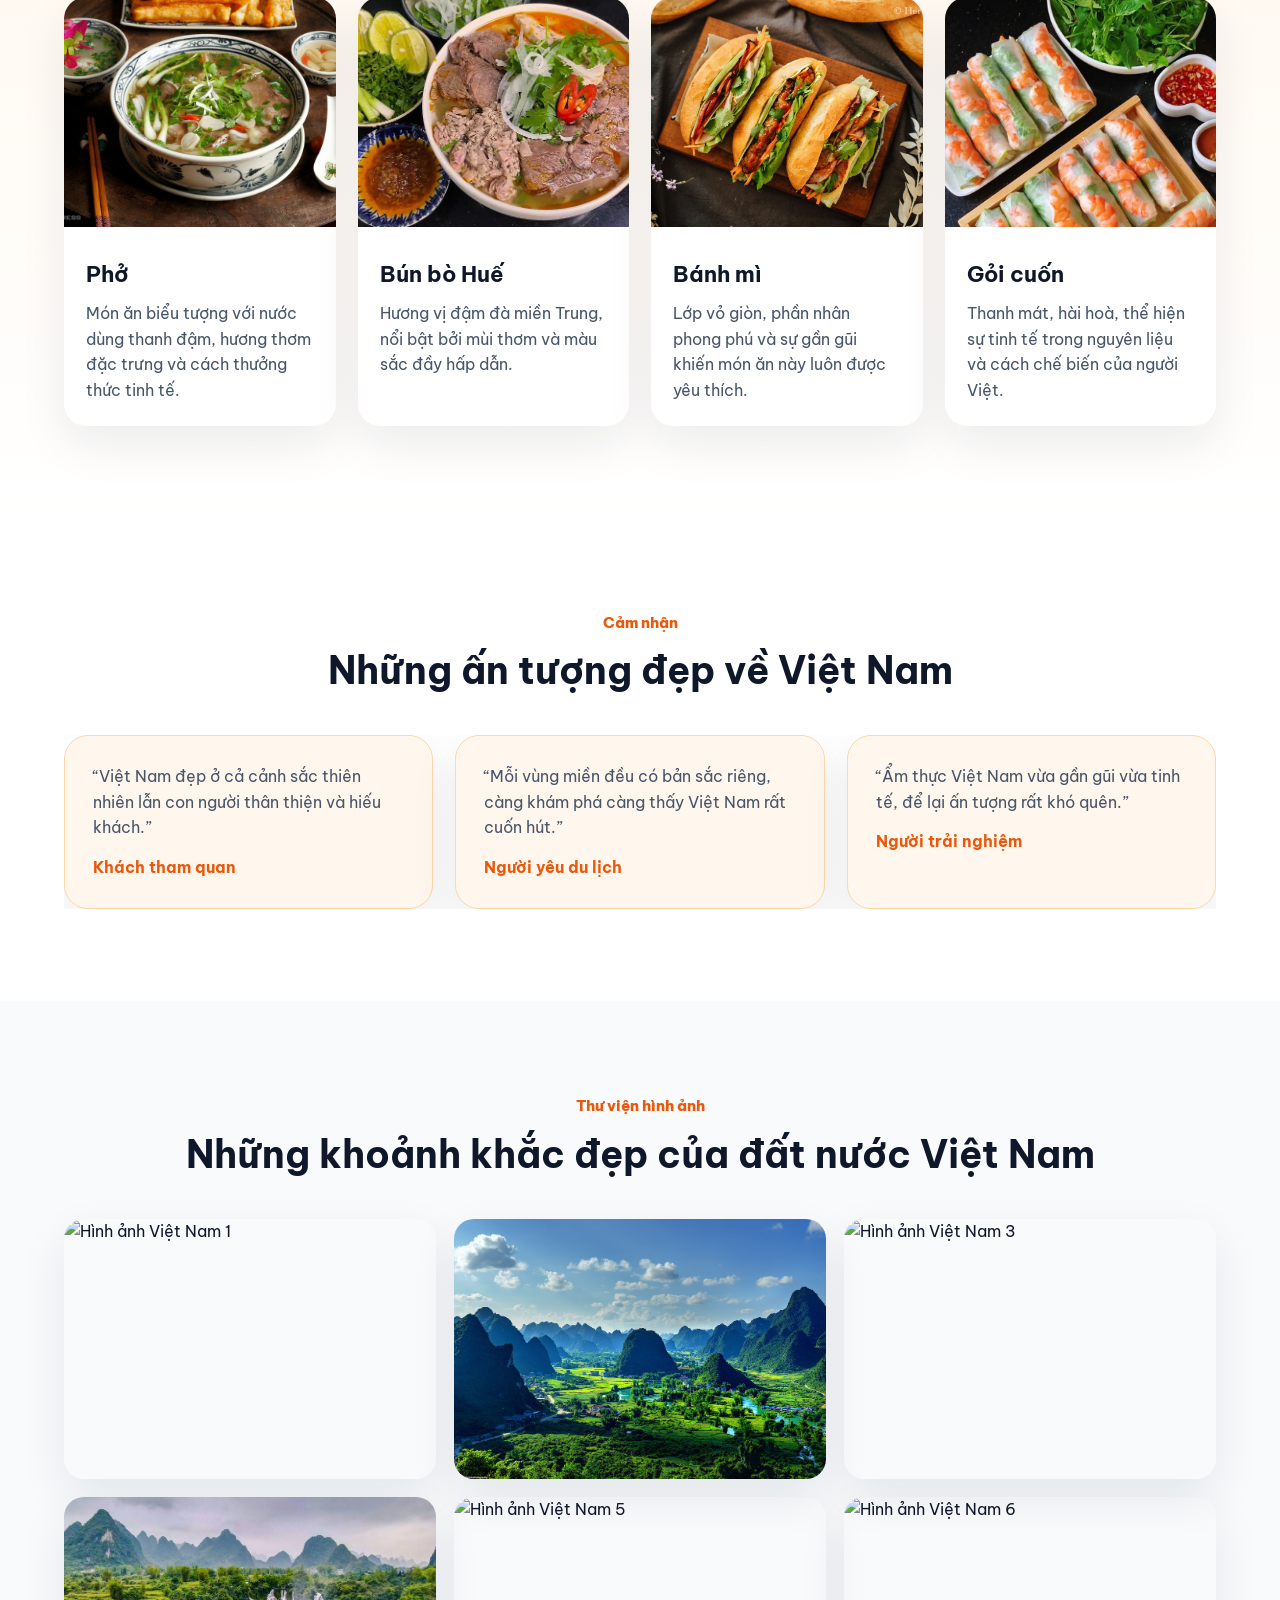
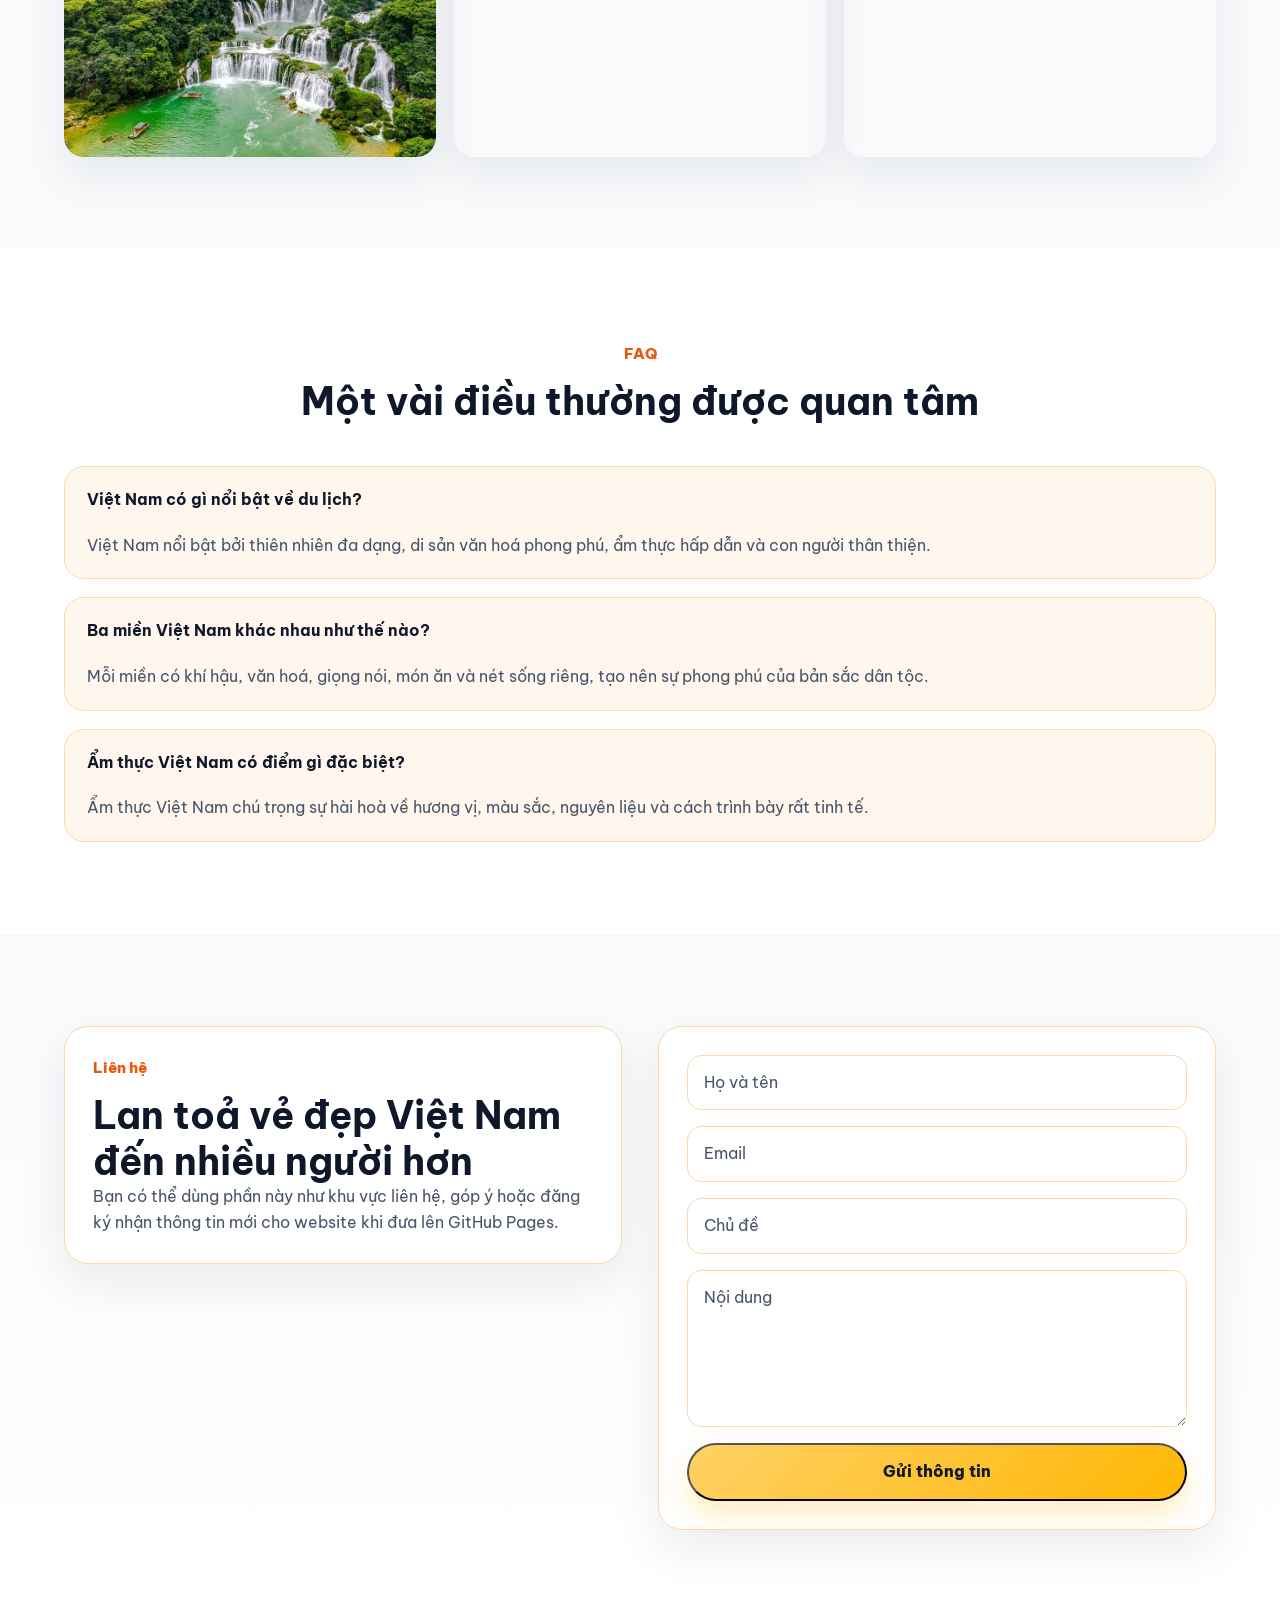
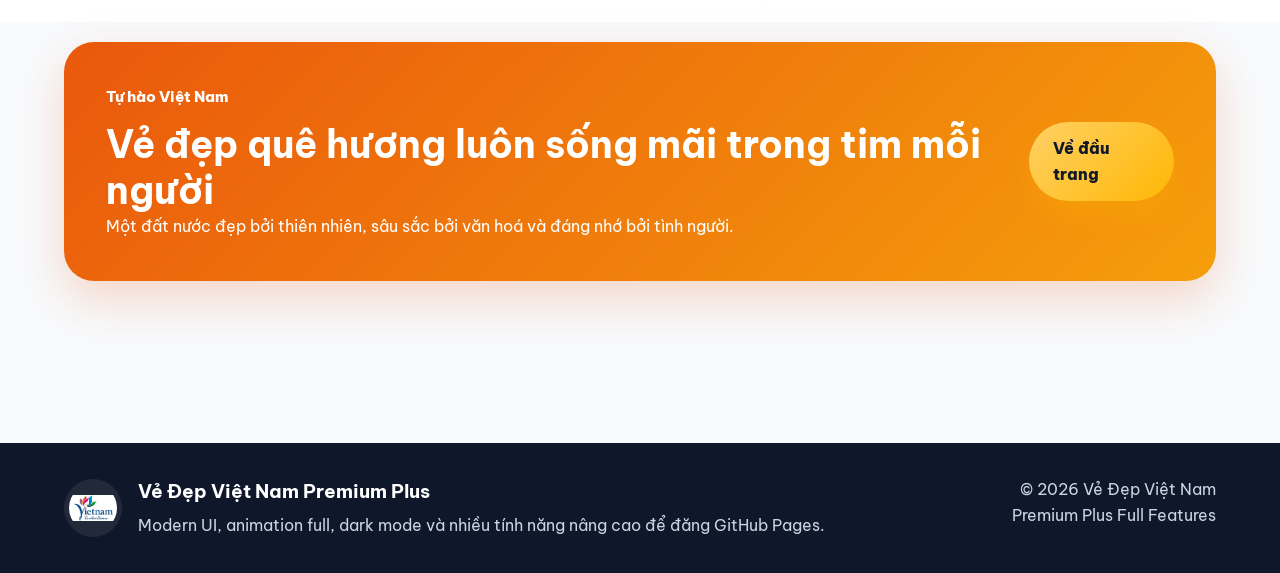
==== commit 1500e4e1: "Update index.html" ====
--- a/index.html
+++ b/index.html
@@ -28,7 +28,7 @@
 
     <nav class="navbar" id="navbar">
       <a href="#home" class="logo">
-  <img src="logo.svg" alt="Logo Vẻ Đẹp Việt Nam">
+  <img src="IMG_2372.jpeg" alt="Logo Vẻ Đẹp Việt Nam">
   <div class="logo-text">
     <span>Vẻ Đẹp</span>
     <strong>Việt Nam</strong>
@@ -416,7 +416,7 @@
     <div class="container footer-wrap">
       <div class="footer-brand">
   <div class="footer-logo">
-    <img src="logo.svg" alt="Logo Việt Nam">
+    <img src="IMG_2372.jpeg" alt="Logo Việt Nam">
     <div>
       <h3>Vẻ Đẹp Việt Nam Premium Plus</h3>
       <p>Modern UI, animation full, dark mode và nhiều tính năng nâng cao để đăng GitHub Pages.</p>
--- a/style.css
+++ b/style.css
@@ -184,20 +184,20 @@
 .logo {
   display: flex;
   align-items: center;
-  gap: 12px;
-  color: #fff;
-  font-size: 1.2rem;
+  gap: 8px;
+  color: #fff;
+  font-size: 1rem;
   font-weight: 800;
 }
 
 .logo img {
-  width: 48px;
-  height: 48px;
+  width: 34px;
+  height: 34px;
   object-fit: contain;
   border-radius: 50%;
-  box-shadow: 0 8px 22px rgba(255, 183, 3, 0.28);
+  box-shadow: 0 6px 16px rgba(255, 183, 3, 0.22);
   background: rgba(255,255,255,0.08);
-  padding: 4px;
+  padding: 3px;
 }
 
 .logo-text {
@@ -207,15 +207,15 @@
 }
 
 .logo-text span {
-  font-size: 0.85rem;
+  font-size: 0.72rem;
   font-weight: 600;
   color: #fde68a;
 }
 
 .logo-text strong {
-  font-size: 1.1rem;
-  color: #fff;
-  letter-spacing: 0.5px;
+  font-size: 0.95rem;
+  color: #fff;
+  letter-spacing: 0.3px;
 }
 
 
@@ -1019,3 +1019,21 @@
     min-width: 100%;
   }
 }
+.footer-logo {
+  display: flex;
+  align-items: center;
+  gap: 16px;
+}
+
+.footer-logo img {
+  width: 58px;
+  height: 58px;
+  object-fit: contain;
+  border-radius: 50%;
+  background: rgba(255,255,255,0.08);
+  padding: 5px;
+}
+
+.footer-logo h3 {
+  margin-bottom: 6px;
+}
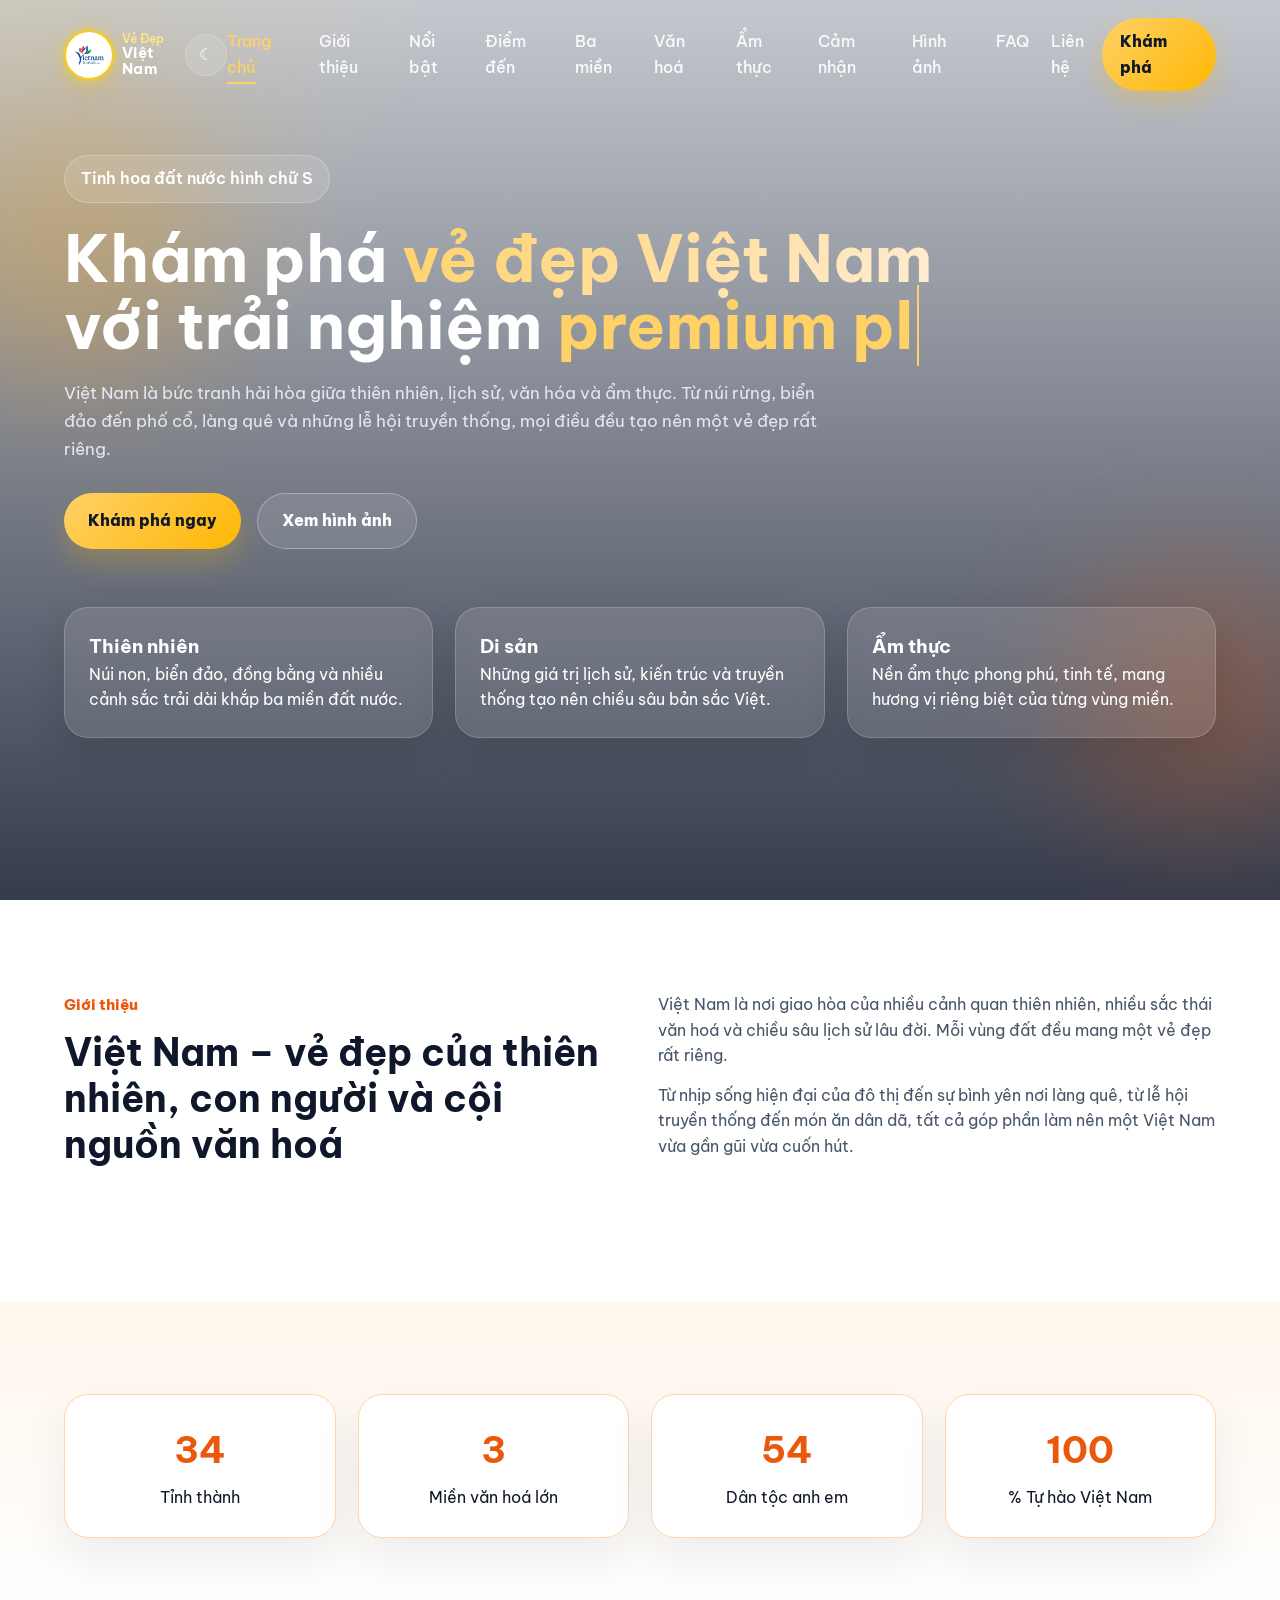
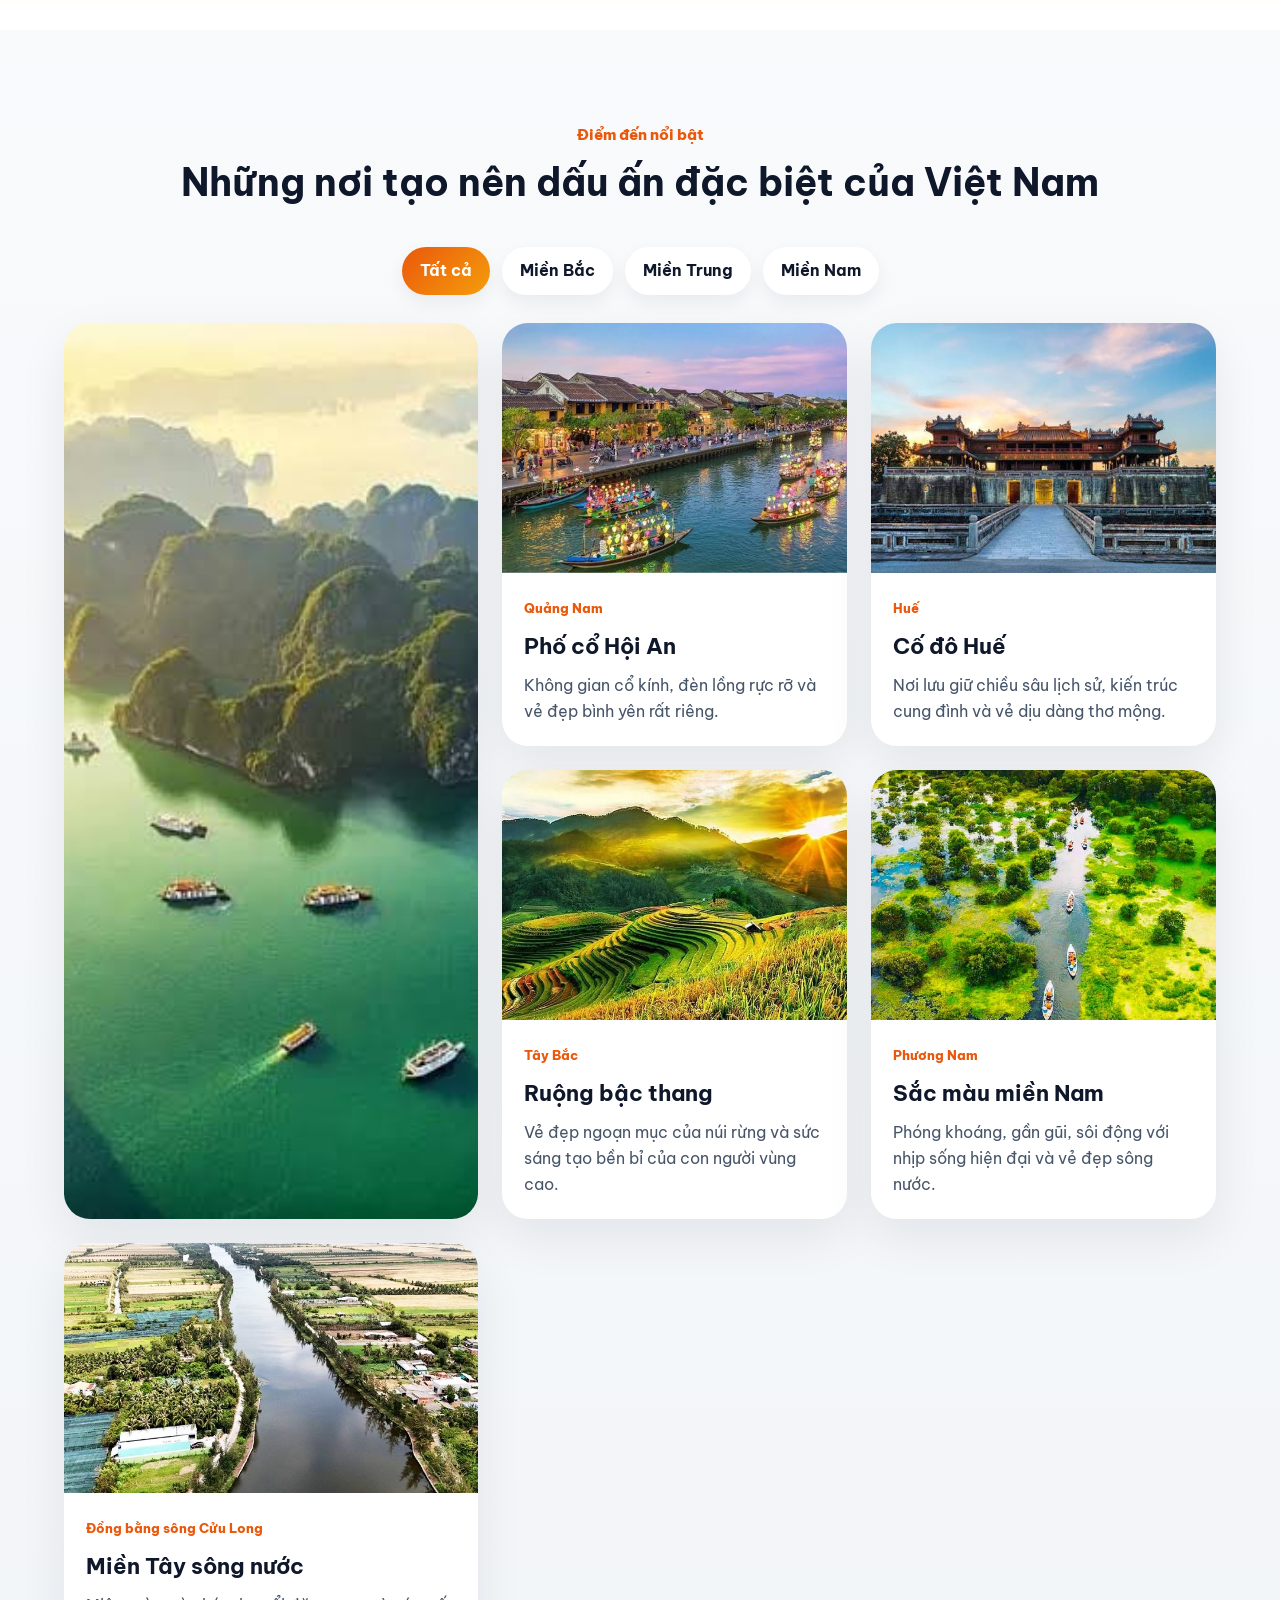
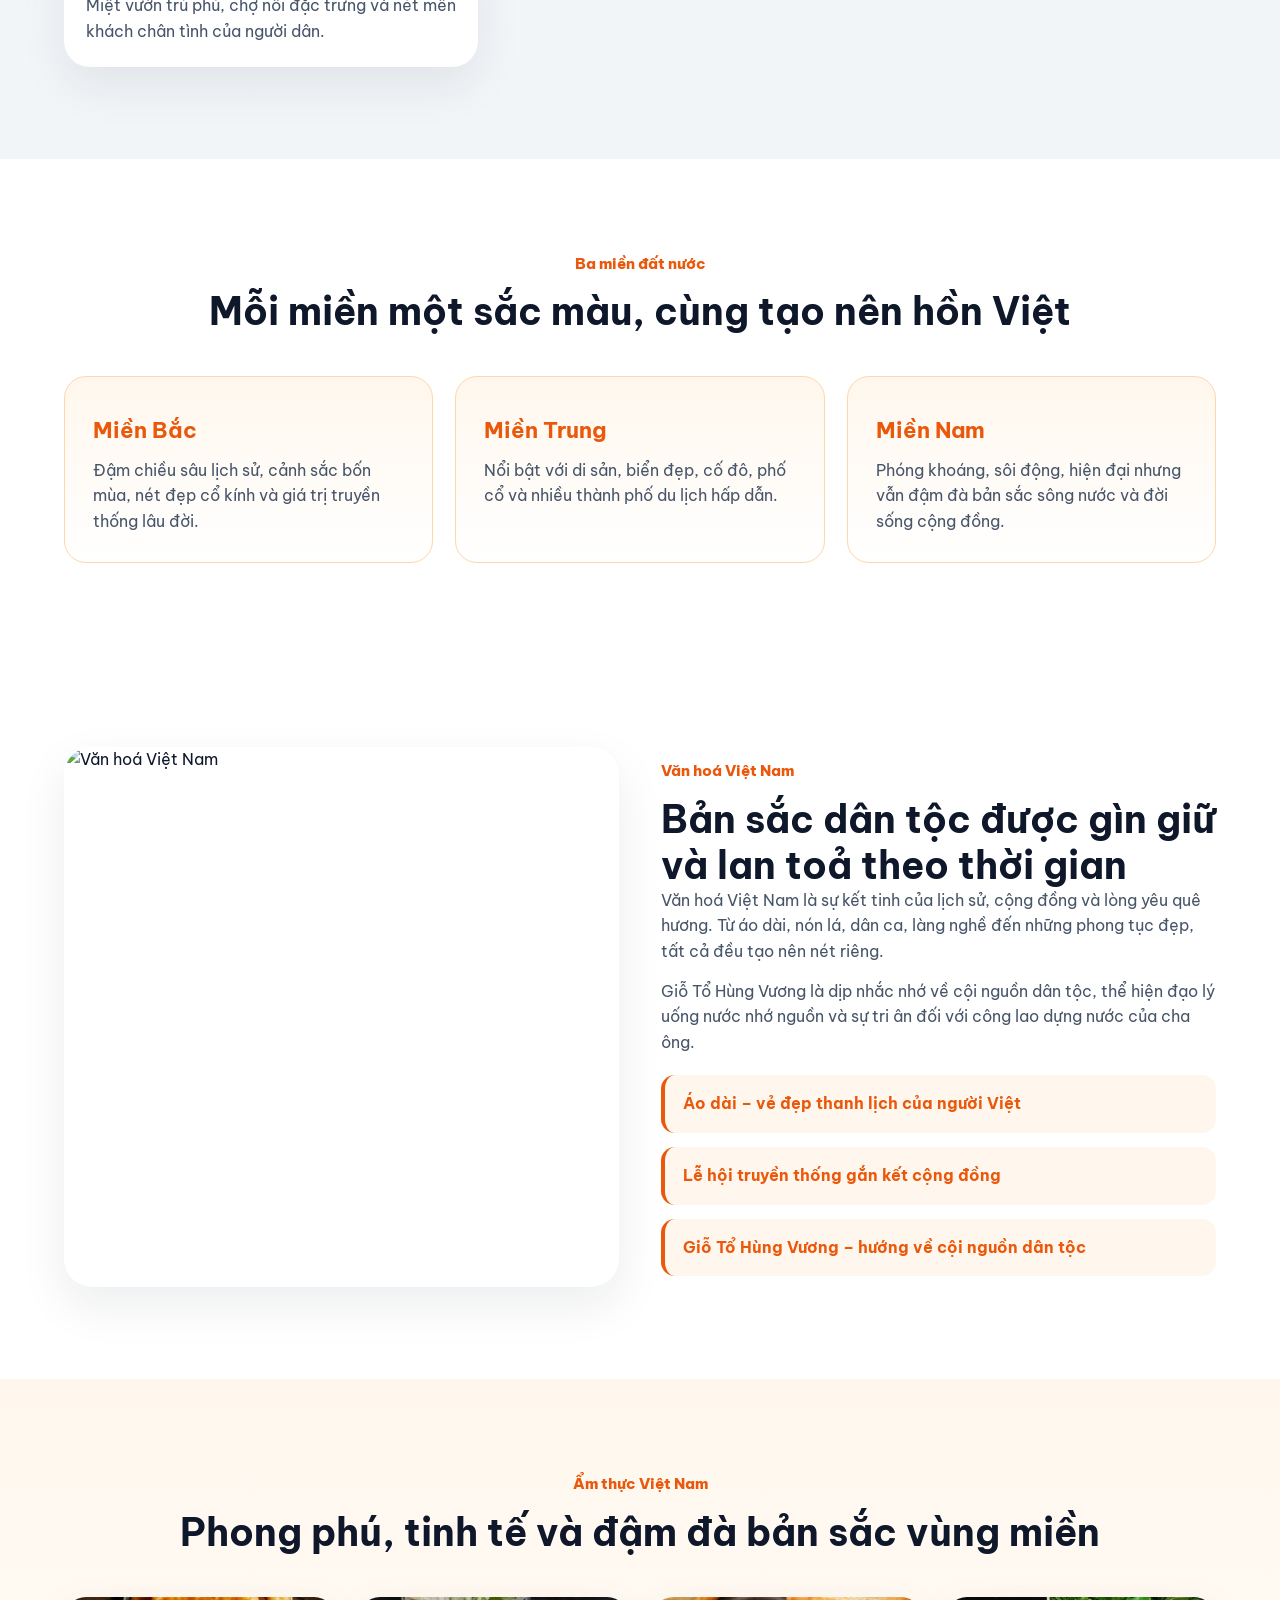
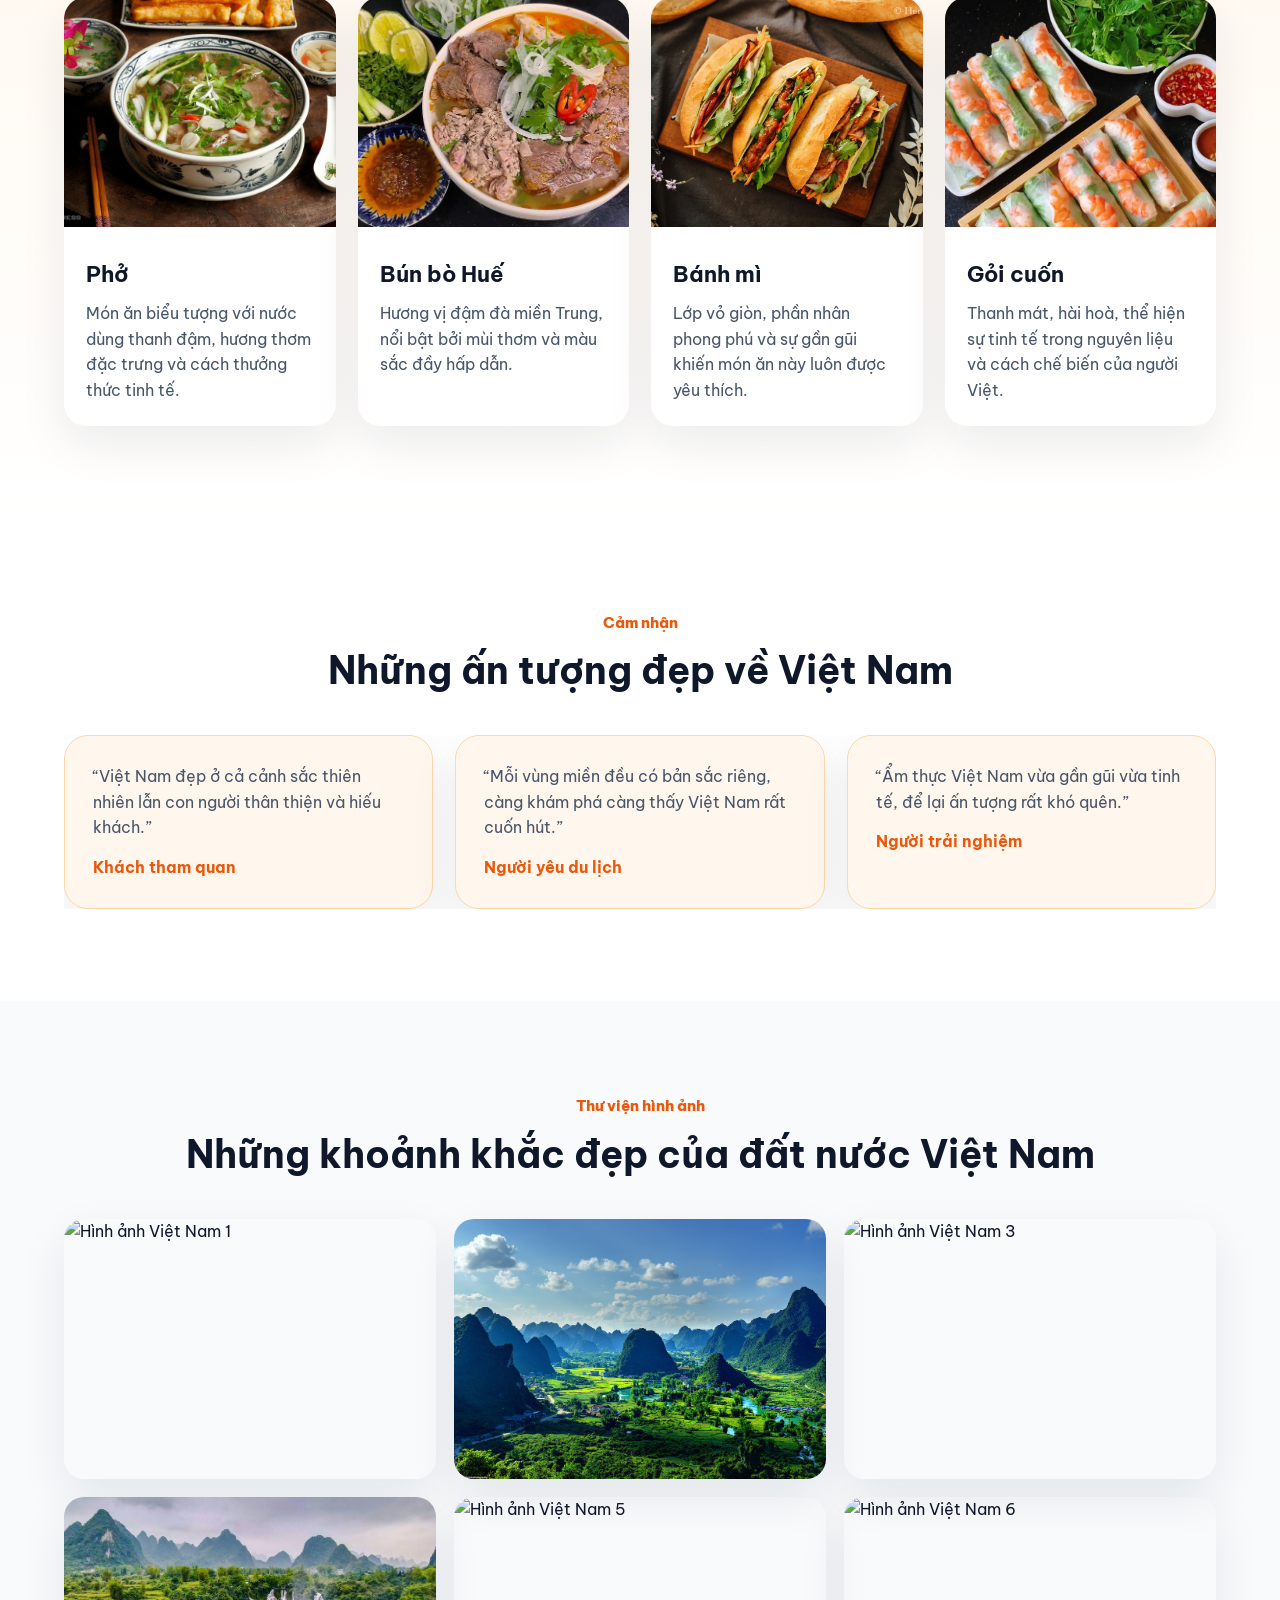
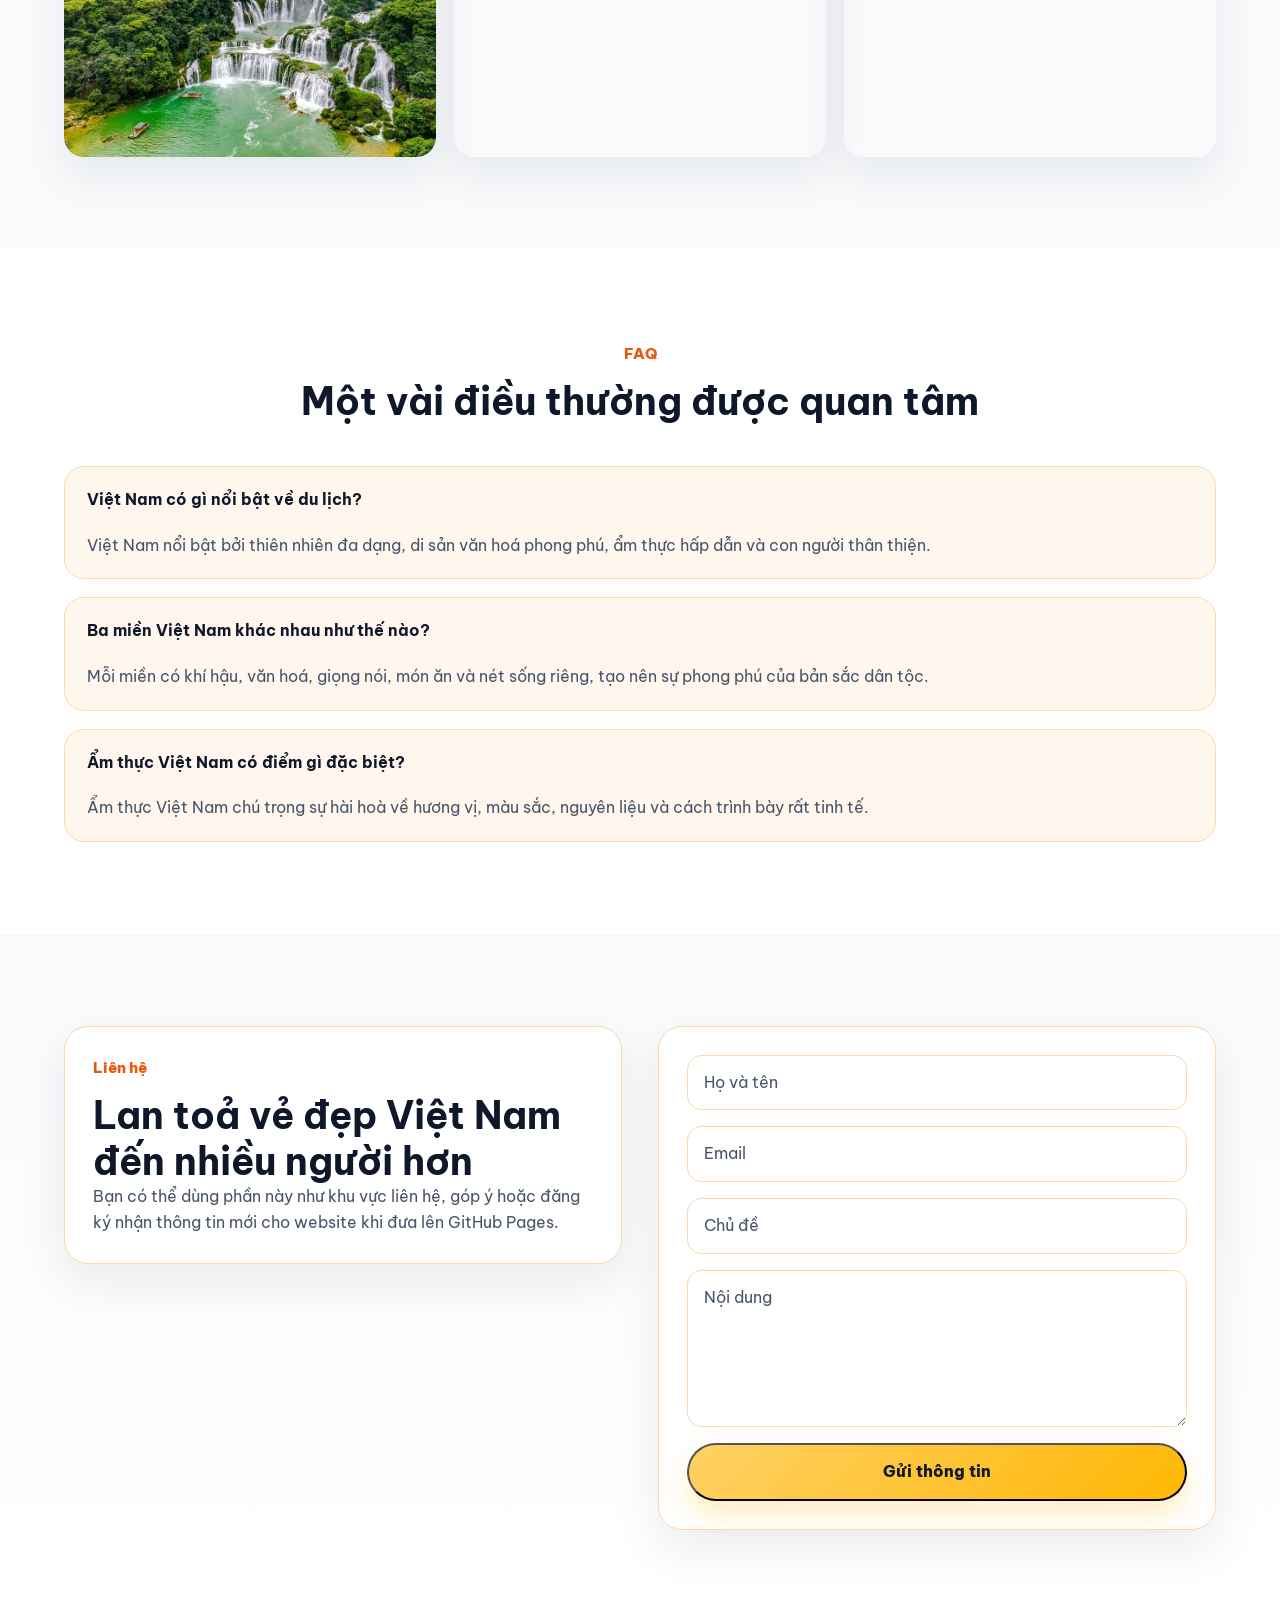
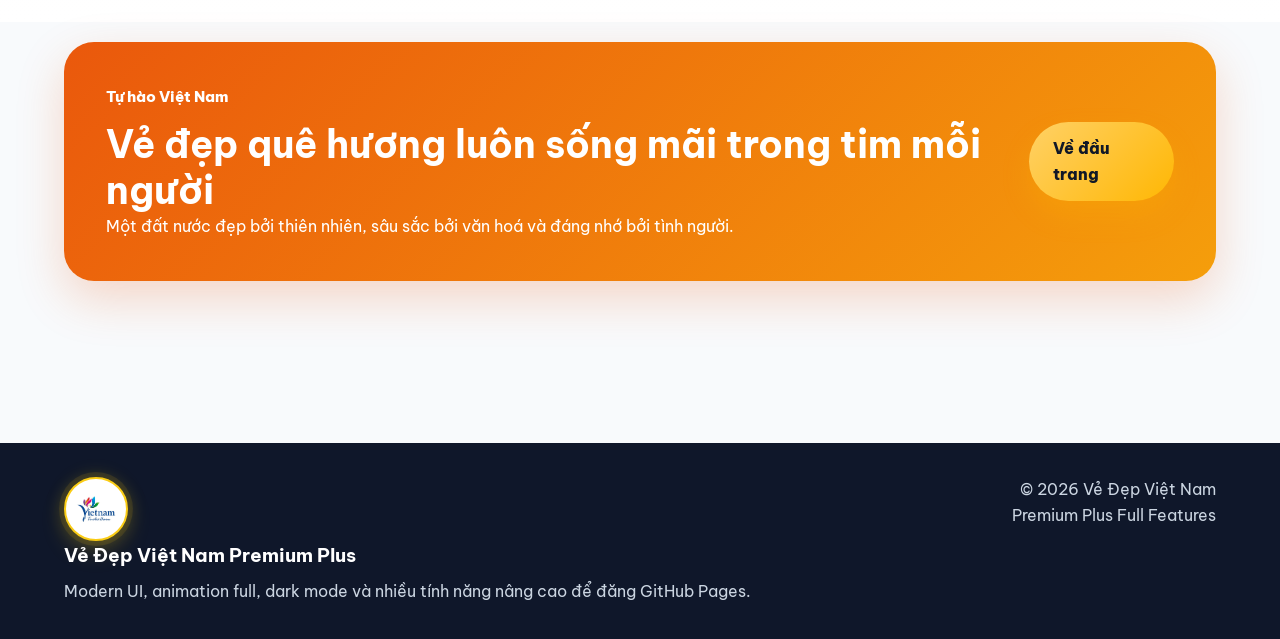
==== commit 74db9672: "Add SEO meta tags to index.html Added SEO meta tags for better search engine visibility." ====
--- a/index.html
+++ b/index.html
@@ -9,6 +9,20 @@
   <link rel="preconnect" href="https://fonts.gstatic.com" crossorigin>
   <link href="https://fonts.googleapis.com/css2?family=Be+Vietnam+Pro:wght@400;500;600;700;800&display=swap" rel="stylesheet">
   <link rel="stylesheet" href="style.css" />
+  <!-- SEO / META -->
+<meta name="description" content="Vẻ Đẹp Việt Nam - Khám phá thiên nhiên, văn hóa, ẩm thực và con người Việt Nam qua một website du lịch hiện đại và đầy cảm hứng.">
+<meta name="keywords" content="Việt Nam, du lịch Việt Nam, vẻ đẹp Việt Nam, văn hóa Việt Nam, ẩm thực Việt Nam">
+<meta name="author" content="Vẻ Đẹp Việt Nam">
+<meta property="og:title" content="Vẻ Đẹp Việt Nam">
+<meta property="og:description" content="Khám phá vẻ đẹp thiên nhiên, văn hóa và ẩm thực Việt Nam.">
+<meta property="og:image" content="logo.jpg">
+<meta property="og:type" content="website">
+
+<!-- ICON -->
+<link rel="icon" href="logo.jpg" type="image/jpeg">
+
+<!-- FONT AWESOME -->
+<link rel="stylesheet" href="https://cdnjs.cloudflare.com/ajax/libs/font-awesome/6.5.2/css/all.min.css">
 </head>
 <body>
   <div class="loader" id="loader">
--- a/style.css
+++ b/style.css
@@ -191,15 +191,28 @@
 }
 
 .logo img {
-  width: 34px;
-  height: 34px;
+  width: 50px;
+  height: 50px;
   object-fit: contain;
   border-radius: 50%;
-  box-shadow: 0 6px 16px rgba(255, 183, 3, 0.22);
-  background: rgba(255,255,255,0.08);
-  padding: 3px;
-}
-
+  background: #ffffff;
+  padding: 5px;
+  border: 2.5px solid #facc15;
+  box-shadow:
+    0 0 0 4px rgba(250, 204, 21, 0.12),
+    0 8px 20px rgba(250, 204, 21, 0.25),
+    0 0 18px rgba(255, 215, 0, 0.22);
+  transition: all 0.35s ease;
+  animation: logoGlow 2.8s infinite ease-in-out;
+}
+
+.logo img:hover {
+  transform: scale(1.08) rotate(3deg);
+  box-shadow:
+    0 0 0 5px rgba(250, 204, 21, 0.18),
+    0 12px 28px rgba(250, 204, 21, 0.35),
+    0 0 24px rgba(255, 215, 0, 0.3);
+}
 .logo-text {
   display: flex;
   flex-direction: column;
@@ -1019,21 +1032,46 @@
     min-width: 100%;
   }
 }
-.footer-logo {
-  display: flex;
-  align-items: center;
-  gap: 16px;
-}
-
 .footer-logo img {
-  width: 58px;
-  height: 58px;
+  width: 64px;
+  height: 64px;
   object-fit: contain;
   border-radius: 50%;
-  background: rgba(255,255,255,0.08);
-  padding: 5px;
-}
-
-.footer-logo h3 {
-  margin-bottom: 6px;
-}
+  background: #ffffff;
+  padding: 7px;
+  border: 2.5px solid #facc15;
+  box-shadow:
+    0 0 0 5px rgba(250, 204, 21, 0.1),
+    0 10px 24px rgba(250, 204, 21, 0.2),
+    0 0 20px rgba(255, 215, 0, 0.18);
+  transition: all 0.35s ease;
+  animation: logoGlow 3s infinite ease-in-out;
+}
+
+.footer-logo img:hover {
+  transform: scale(1.06);
+  box-shadow:
+    0 0 0 6px rgba(250, 204, 21, 0.14),
+    0 14px 30px rgba(250, 204, 21, 0.28),
+    0 0 24px rgba(255, 215, 0, 0.22);
+} 
+@keyframes logoGlow {
+  0% {
+    box-shadow:
+      0 0 0 4px rgba(250, 204, 21, 0.10),
+      0 8px 20px rgba(250, 204, 21, 0.22),
+      0 0 14px rgba(255, 215, 0, 0.18);
+  }
+  50% {
+    box-shadow:
+      0 0 0 6px rgba(250, 204, 21, 0.16),
+      0 10px 26px rgba(250, 204, 21, 0.30),
+      0 0 22px rgba(255, 215, 0, 0.28);
+  }
+  100% {
+    box-shadow:
+      0 0 0 4px rgba(250, 204, 21, 0.10),
+      0 8px 20px rgba(250, 204, 21, 0.22),
+      0 0 14px rgba(255, 215, 0, 0.18);
+  }
+}
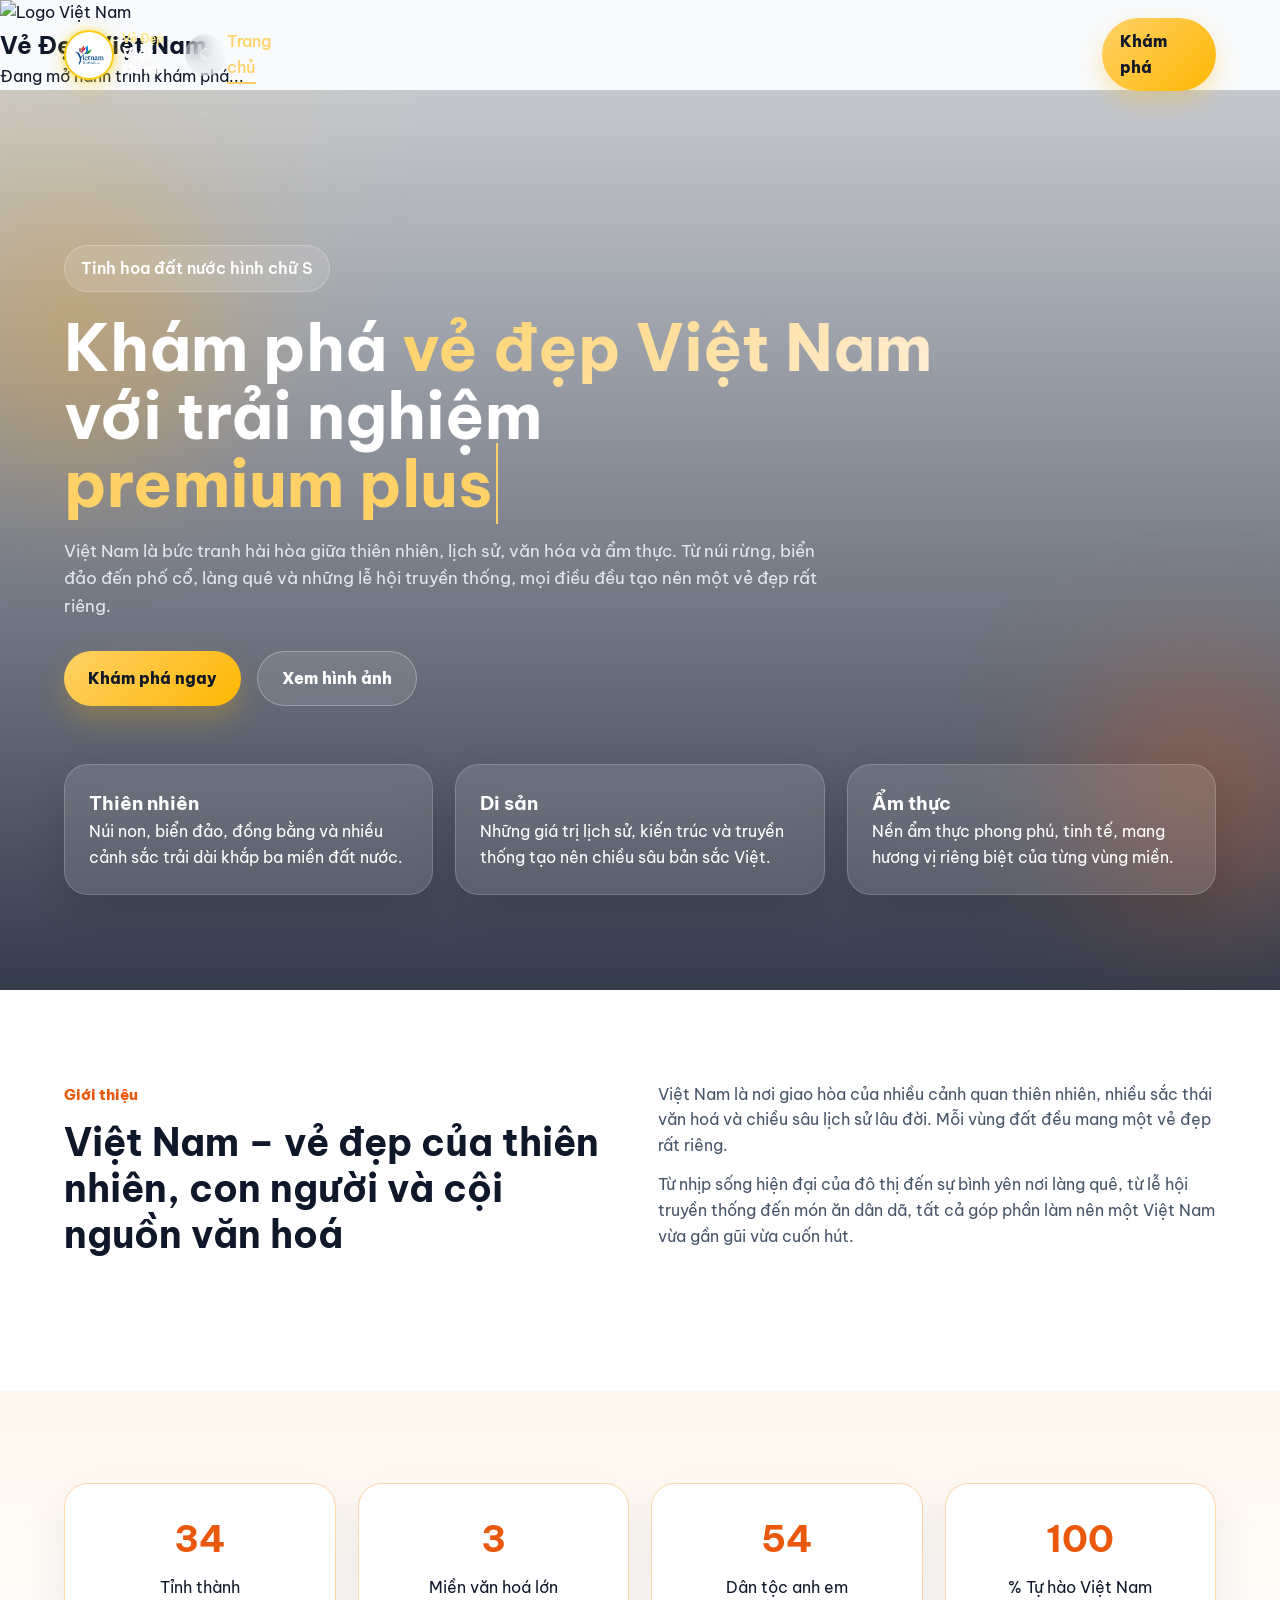
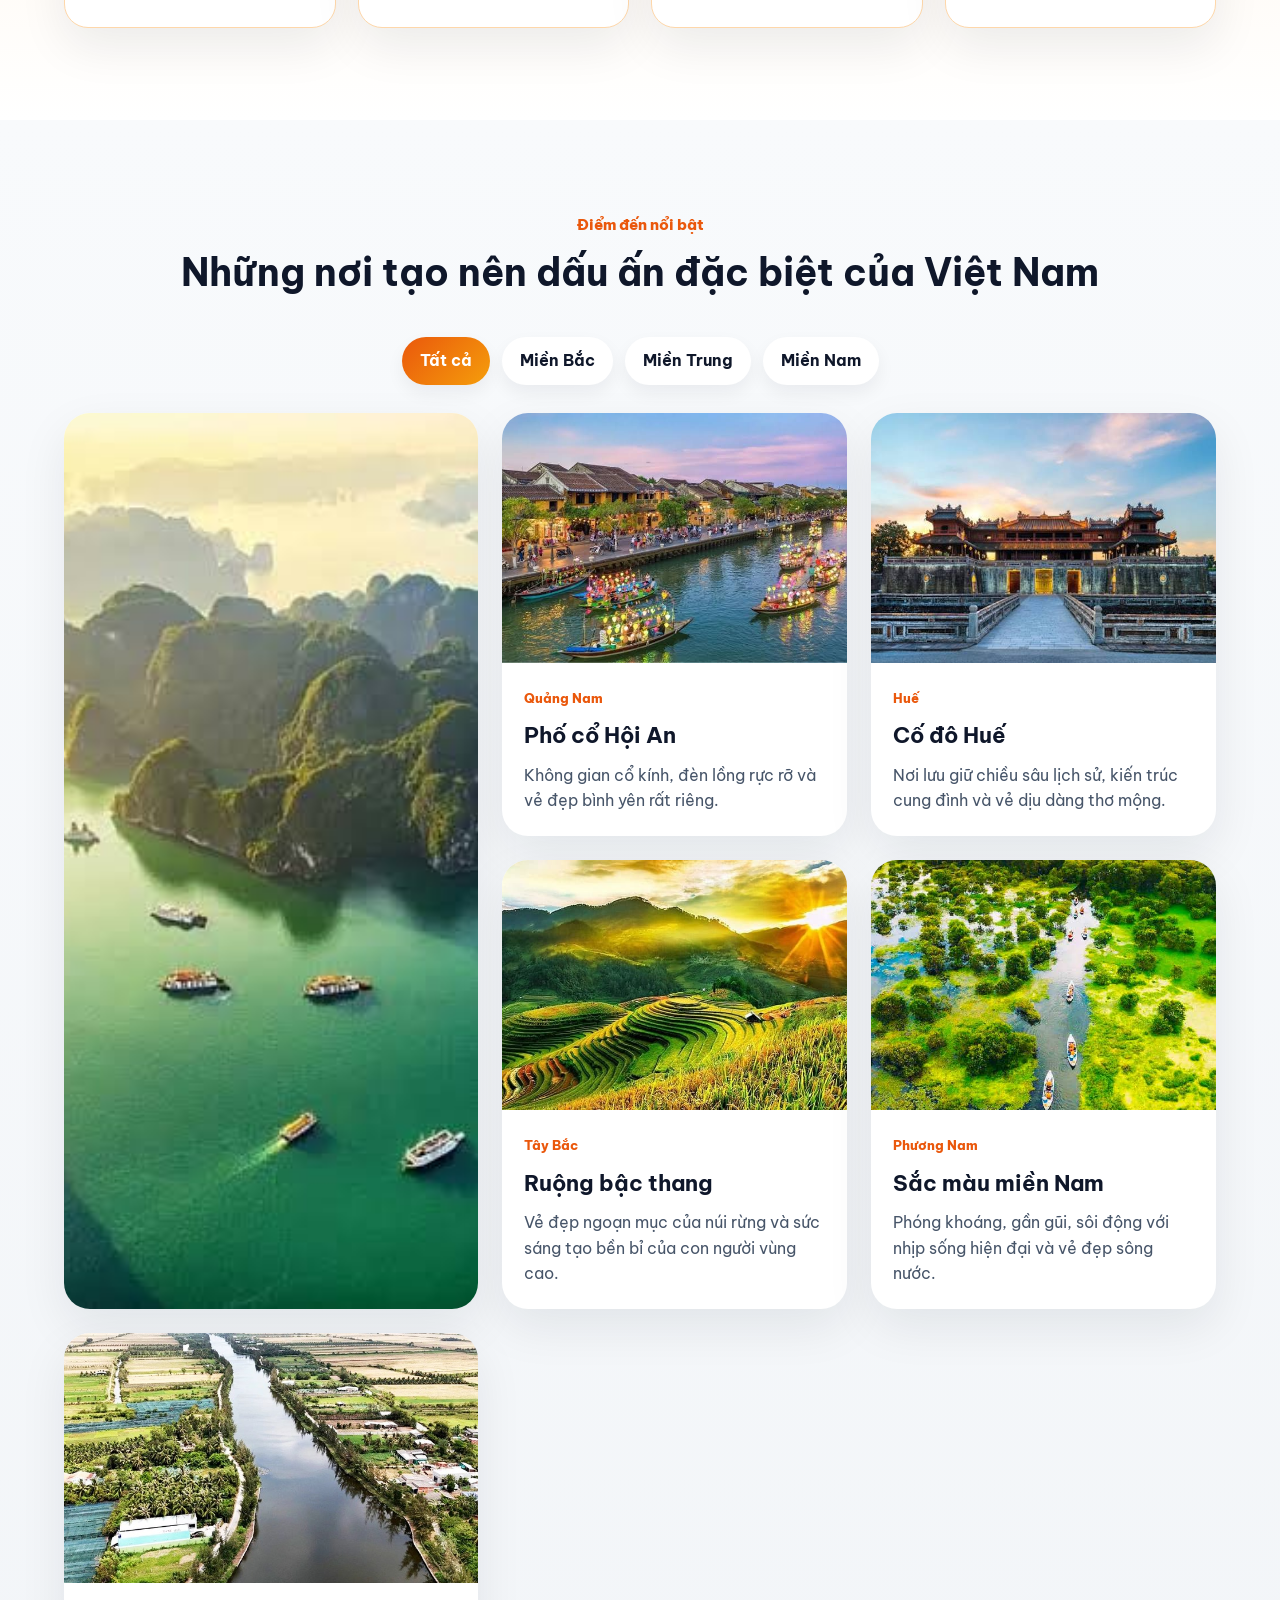
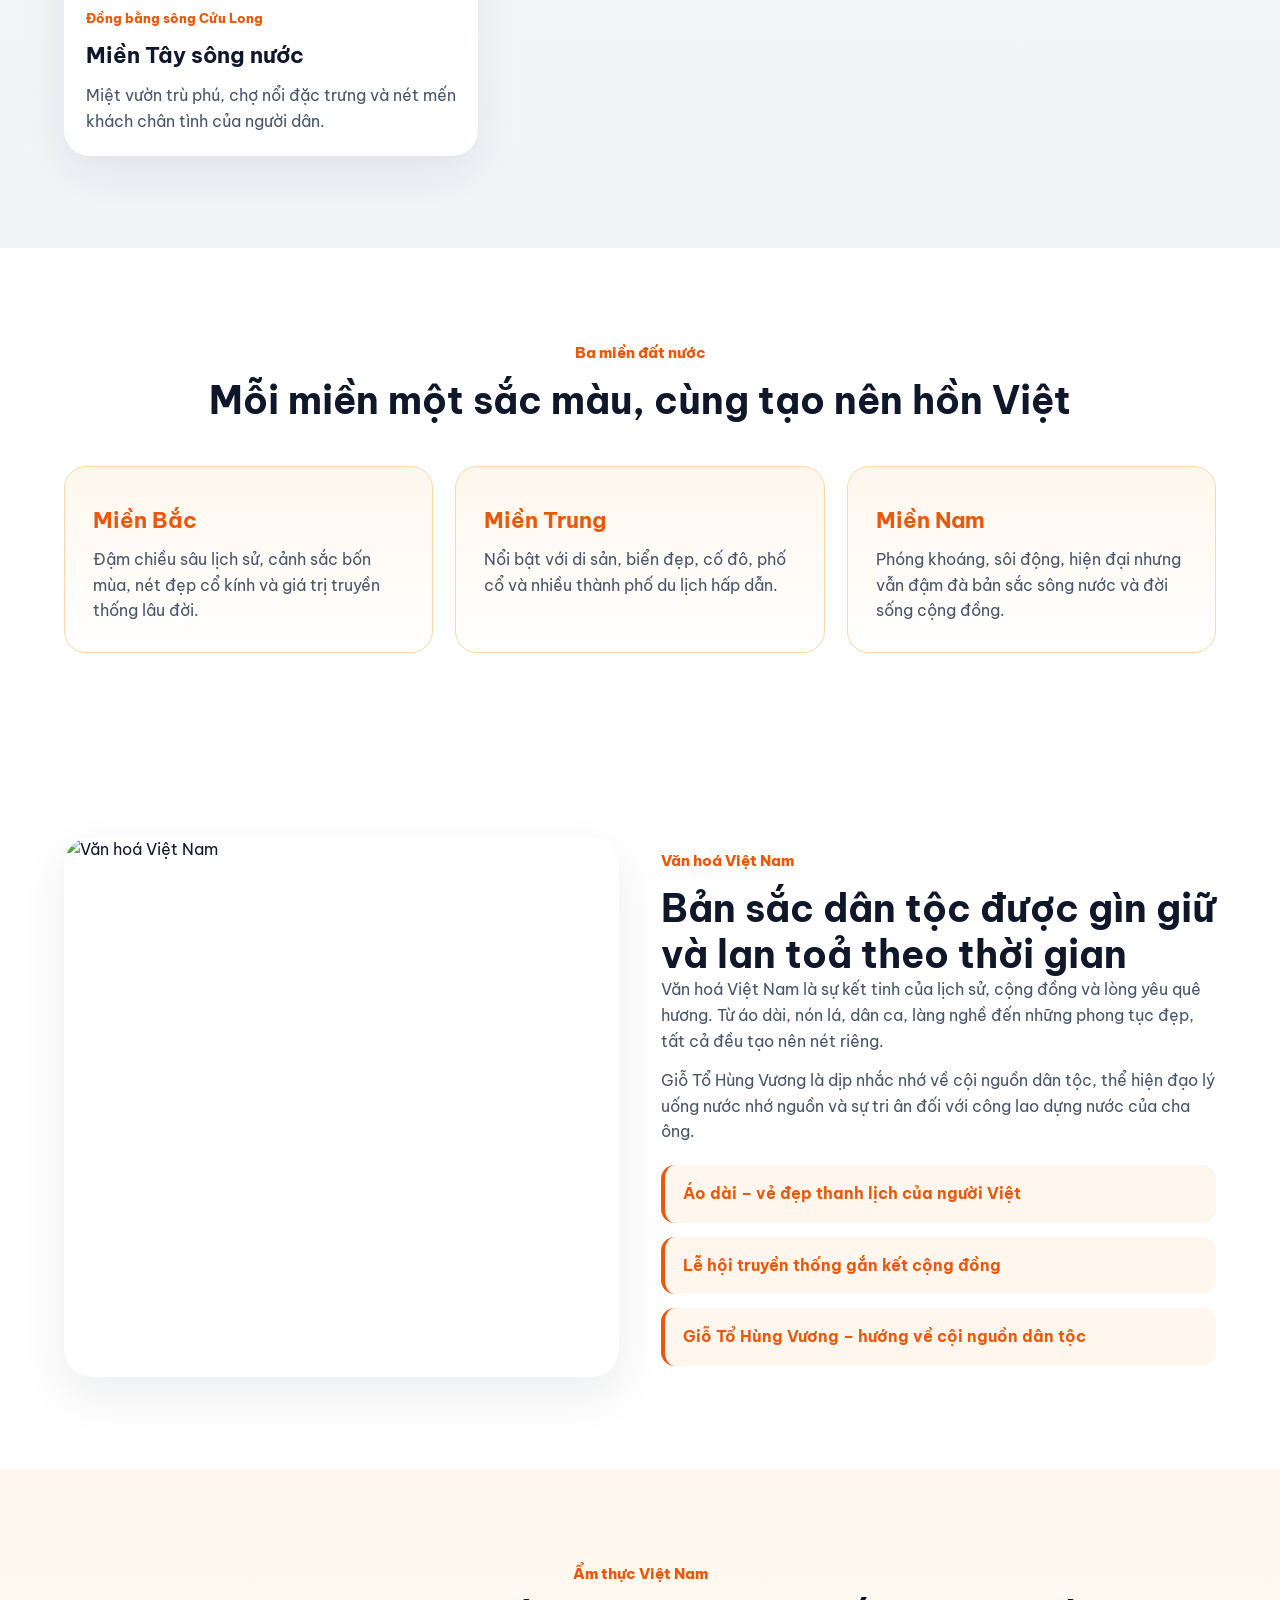
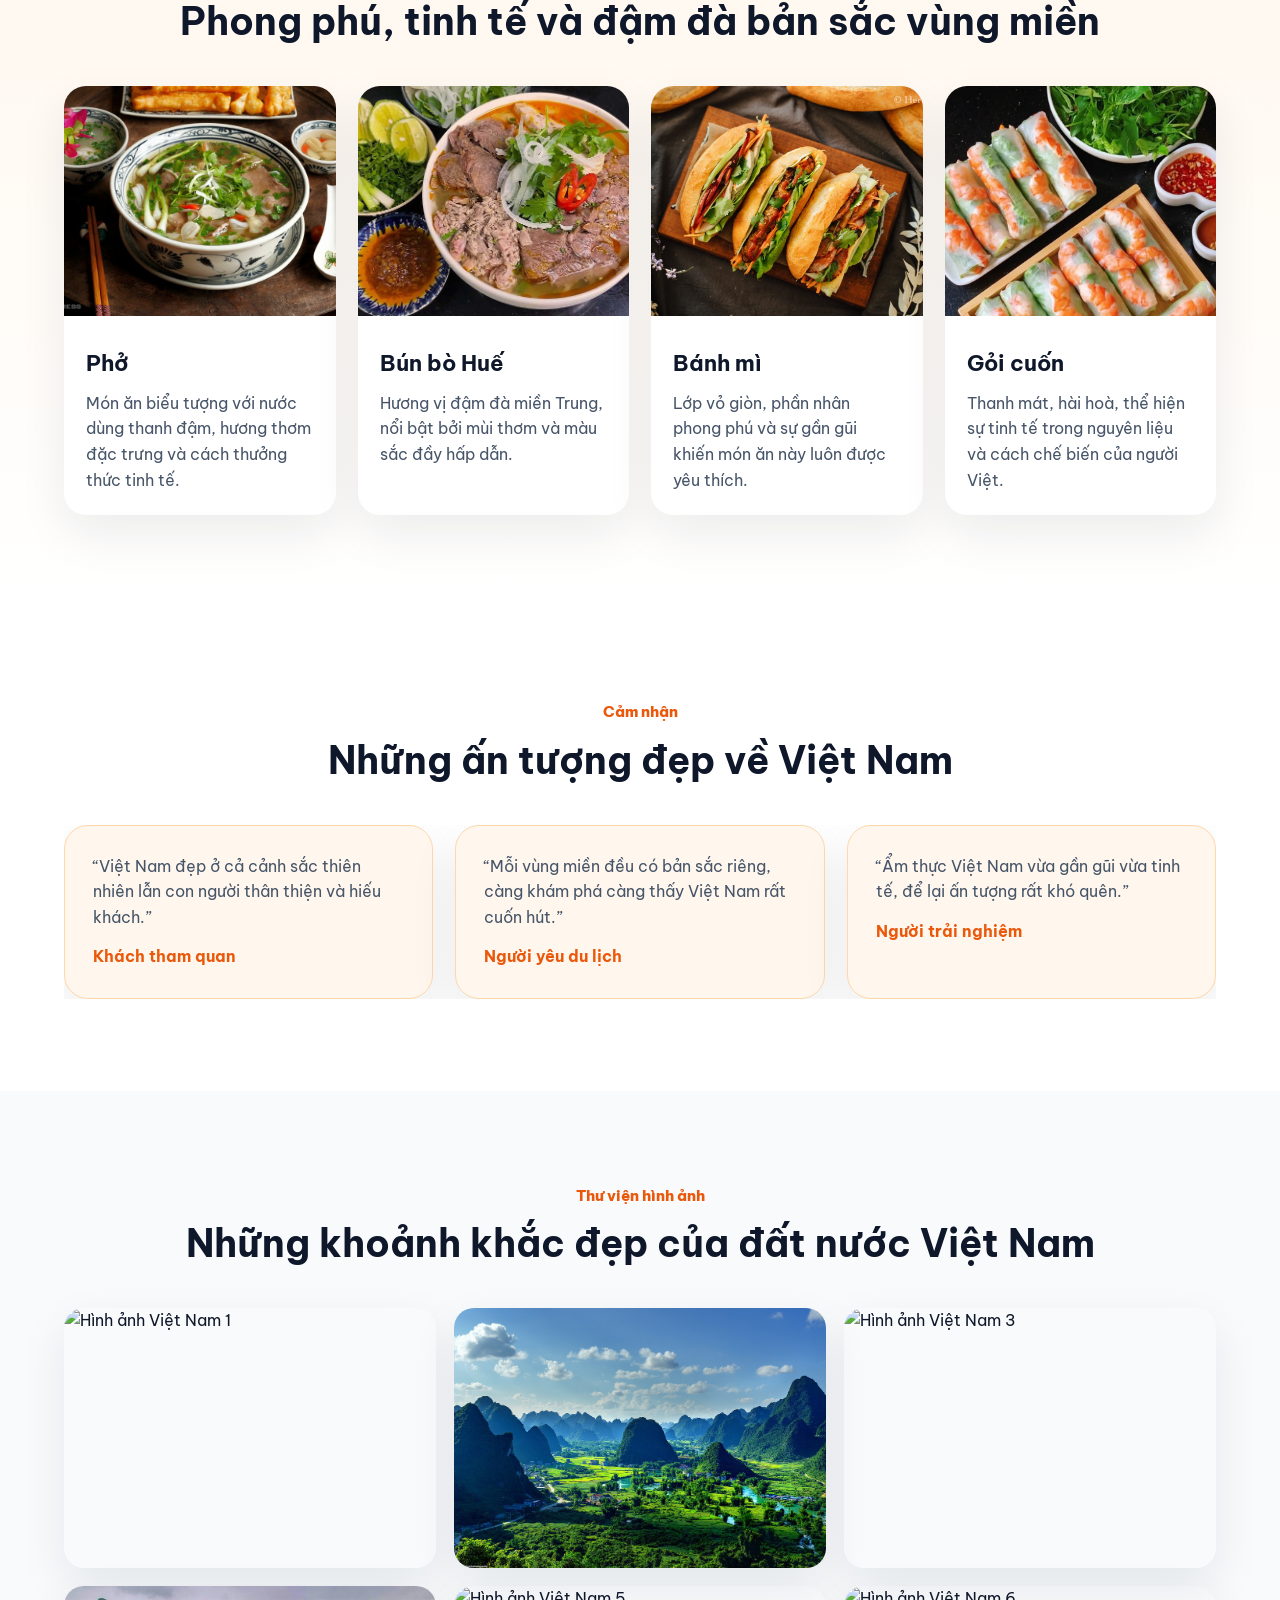
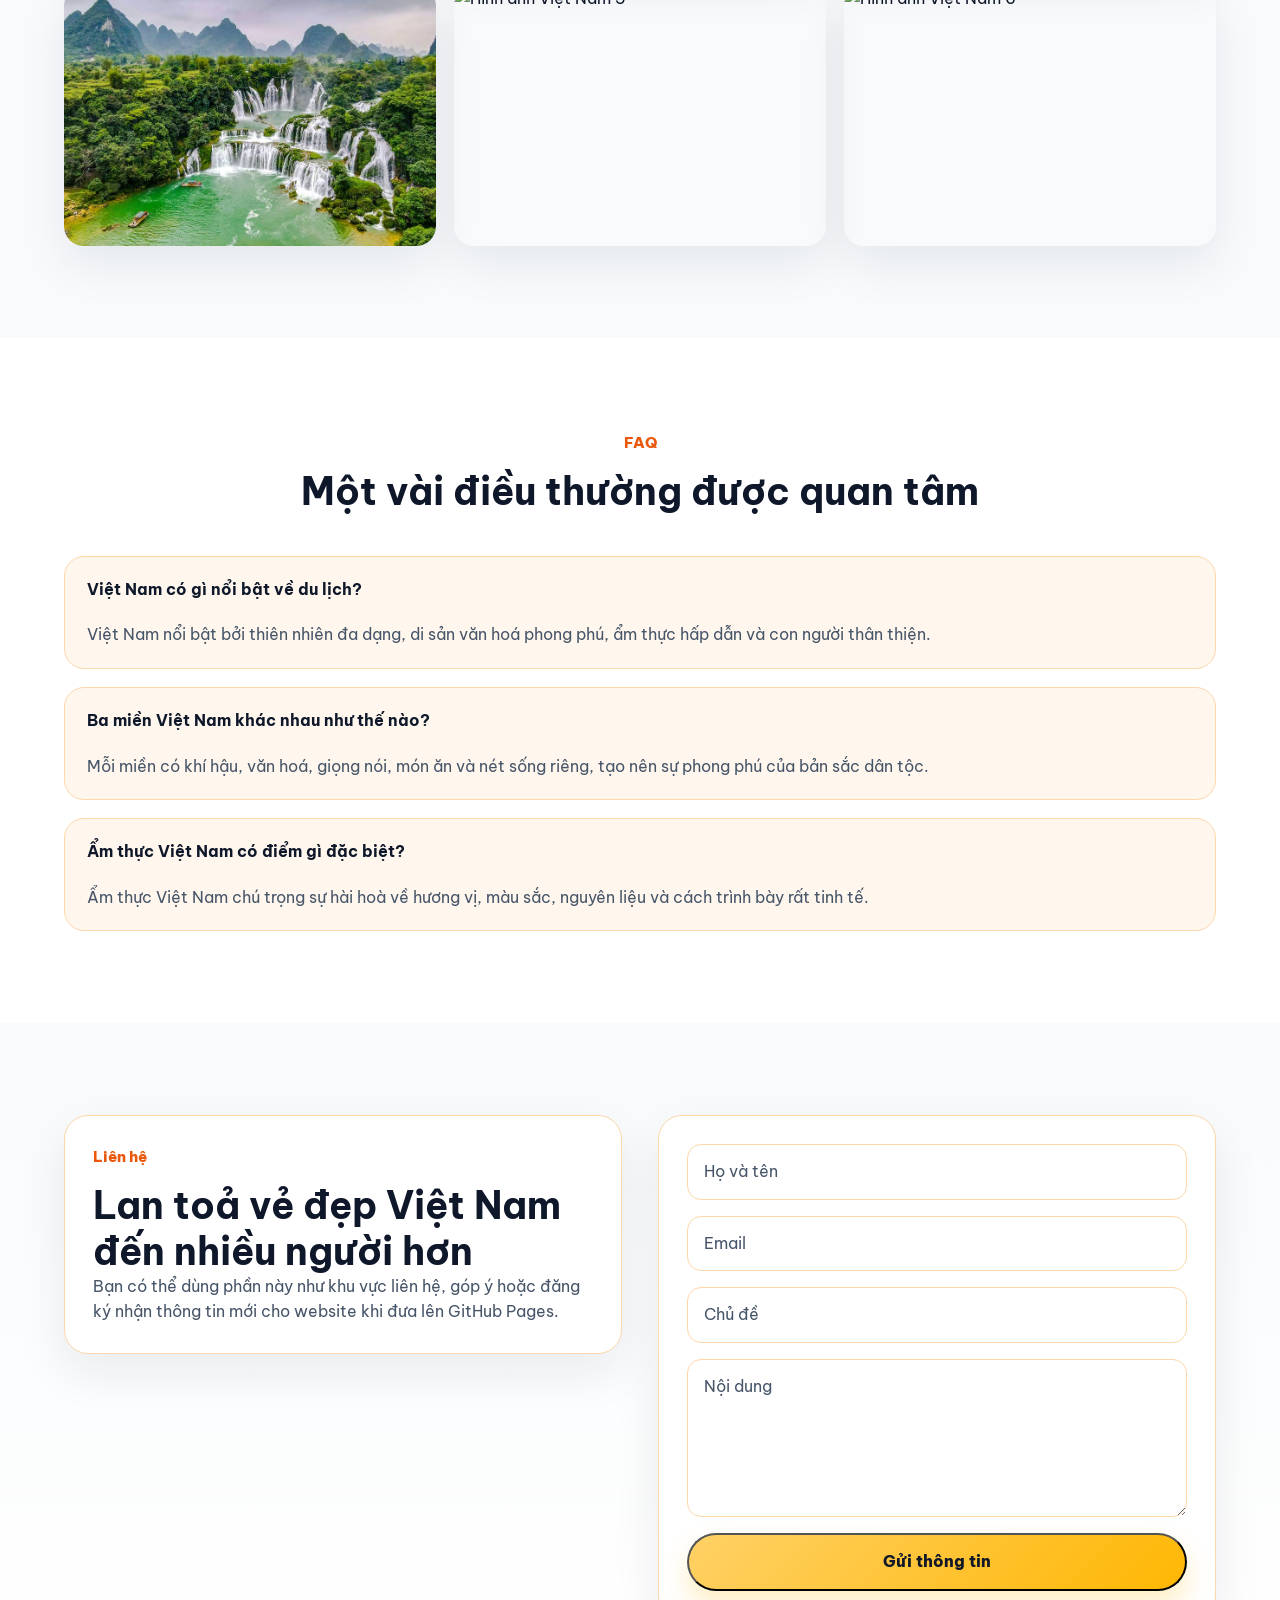
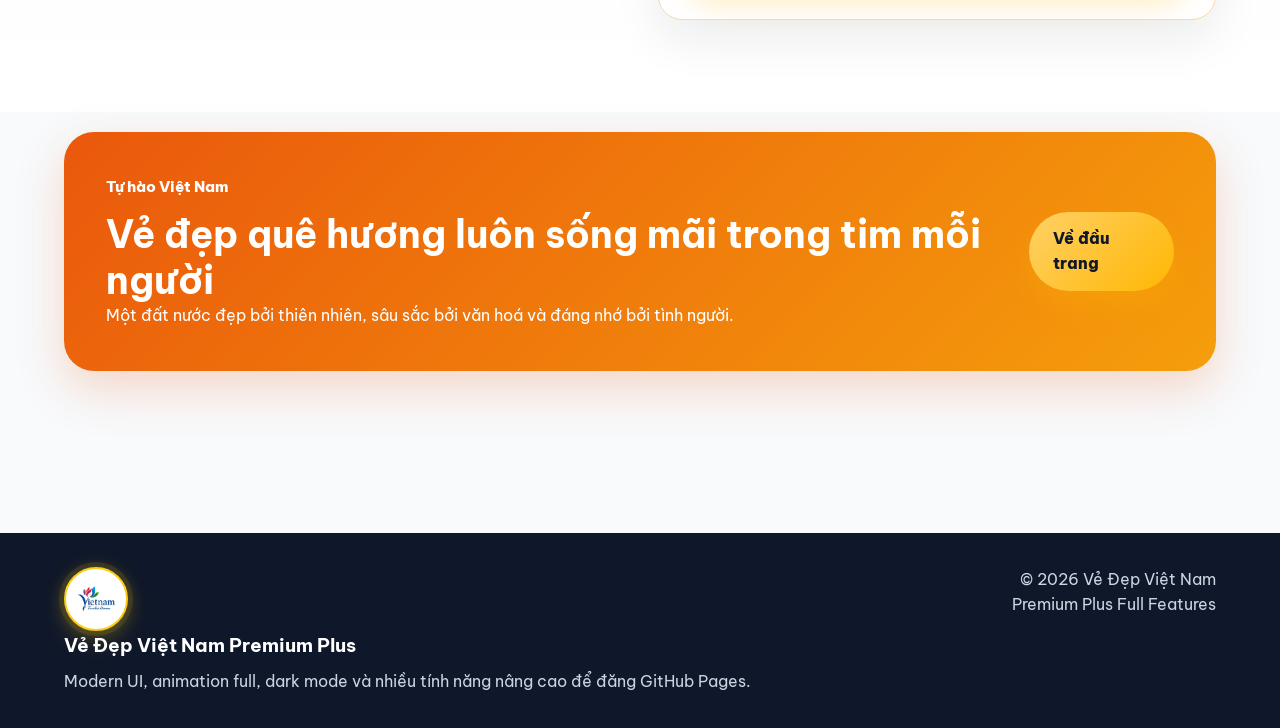
==== commit f6fcead9: "Update index.html" ====
--- a/index.html
+++ b/index.html
@@ -25,12 +25,31 @@
 <link rel="stylesheet" href="https://cdnjs.cloudflare.com/ajax/libs/font-awesome/6.5.2/css/all.min.css">
 </head>
 <body>
-  <div class="loader" id="loader">
-    <div class="loader-inner">
-      <div class="loader-ring"></div>
+  <!-- LOADING SCREEN -->
+  <div id="loader">
+    <div class="loader-content">
+      <div class="loader-logo-wrap">
+        <img src="logo.jpg" alt="Logo Việt Nam">
+      </div>
       <h2>Vẻ Đẹp Việt Nam</h2>
-      <p>Đang tải trải nghiệm premium plus...</p>
-    </div>
+      <p>Đang mở hành trình khám phá...</p>
+      <div class="loader-bar">
+        <span></span>
+      </div>
+    </div>
+  </div>
+
+  <!-- CURSOR -->
+  <div class="cursor-dot"></div>
+  <div class="cursor-outline"></div>
+
+  <!-- PROGRESS BAR -->
+  <div id="scrollProgress"></div>
+
+  <!-- FLOATING PARTICLES -->
+  <div class="particles-bg">
+    <span></span><span></span><span></span><span></span><span></span>
+    <span></span><span></span><span></span><span></span><span></span>
   </div>
 
   <div class="scroll-progress" id="scroll-progress"></div>
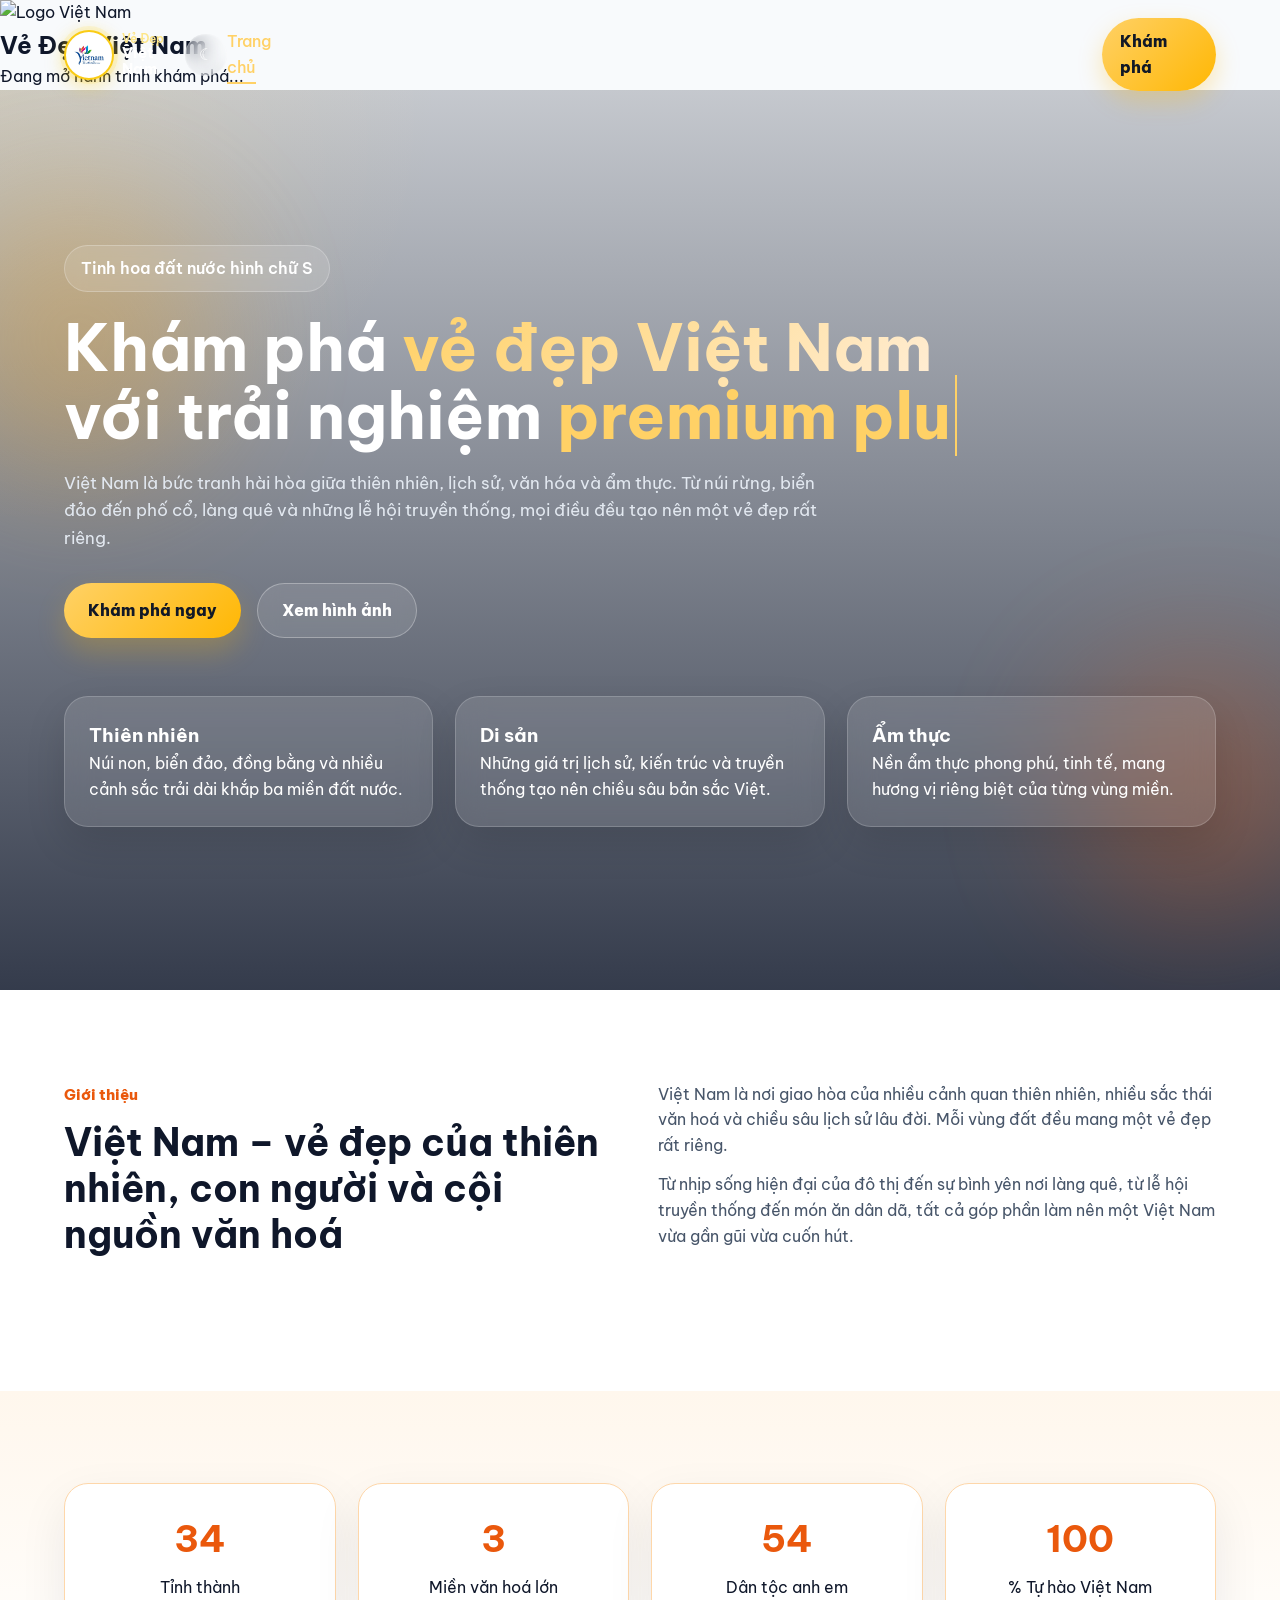
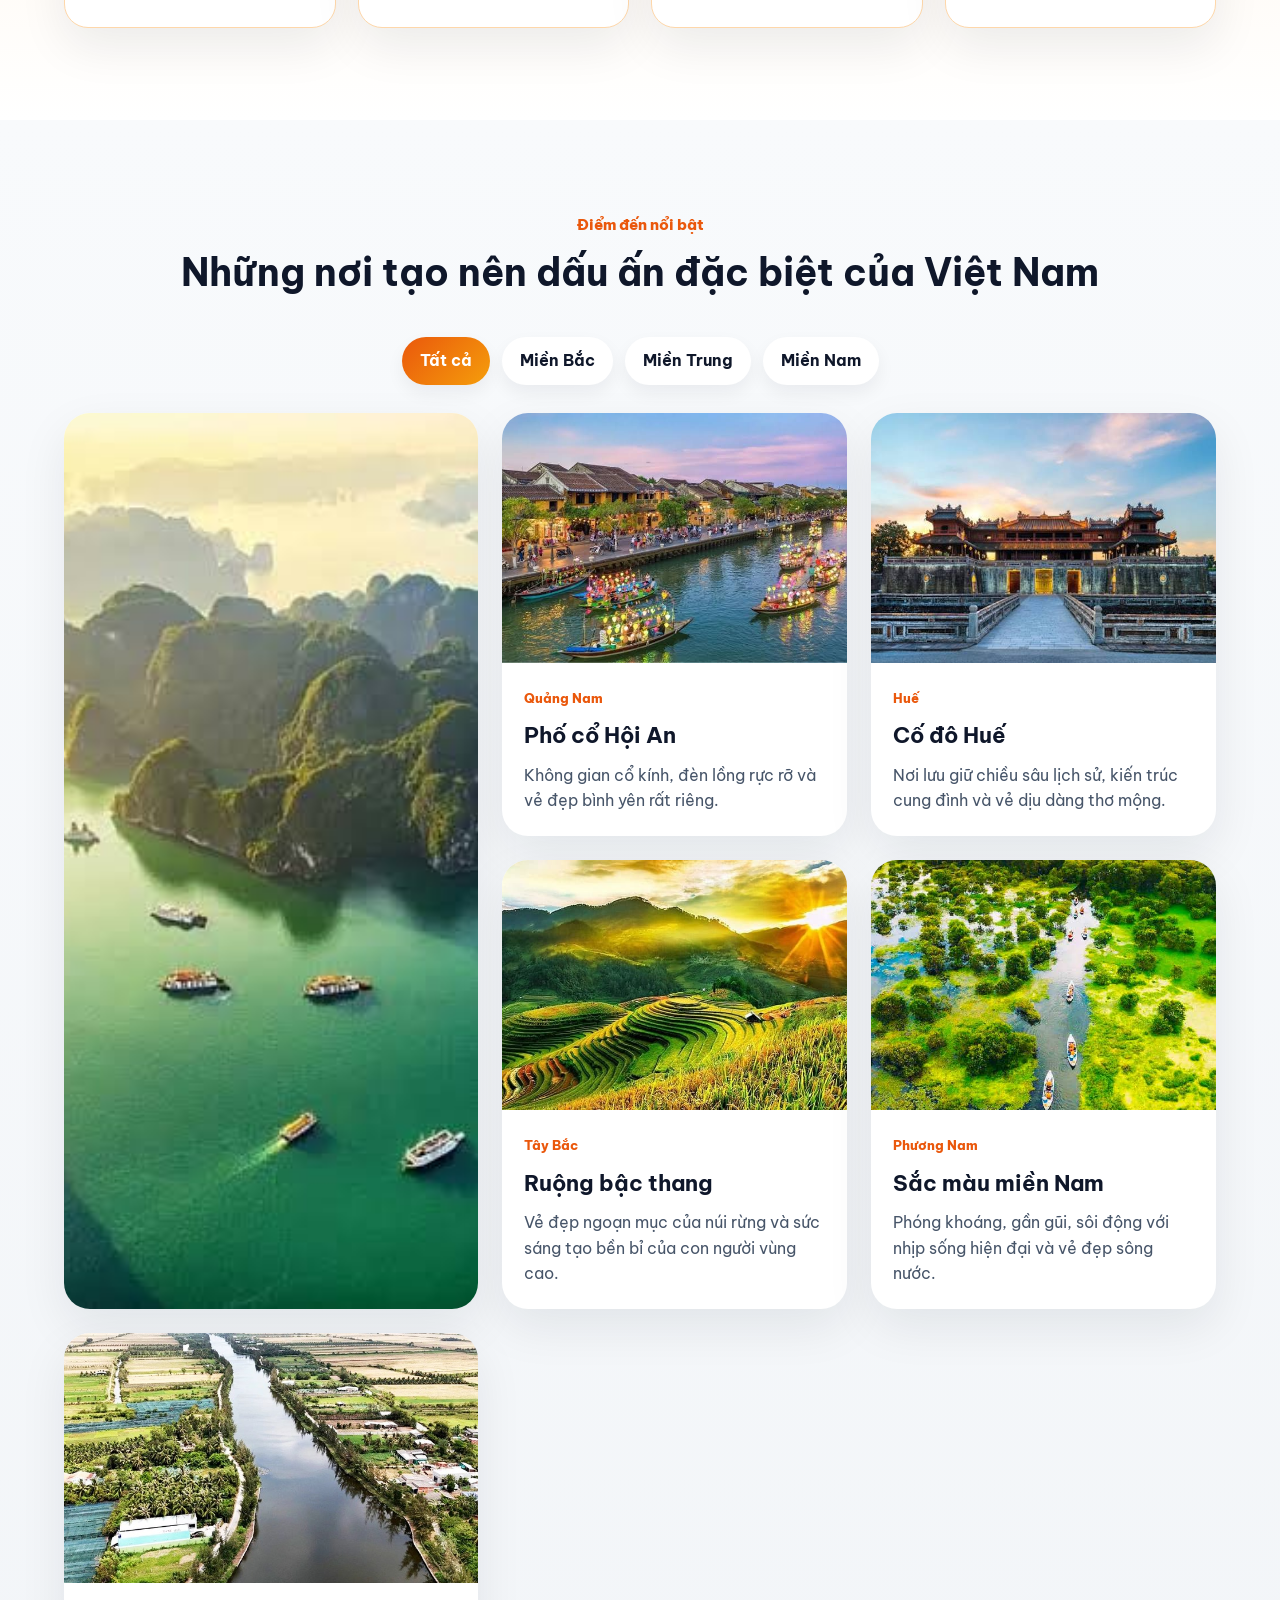
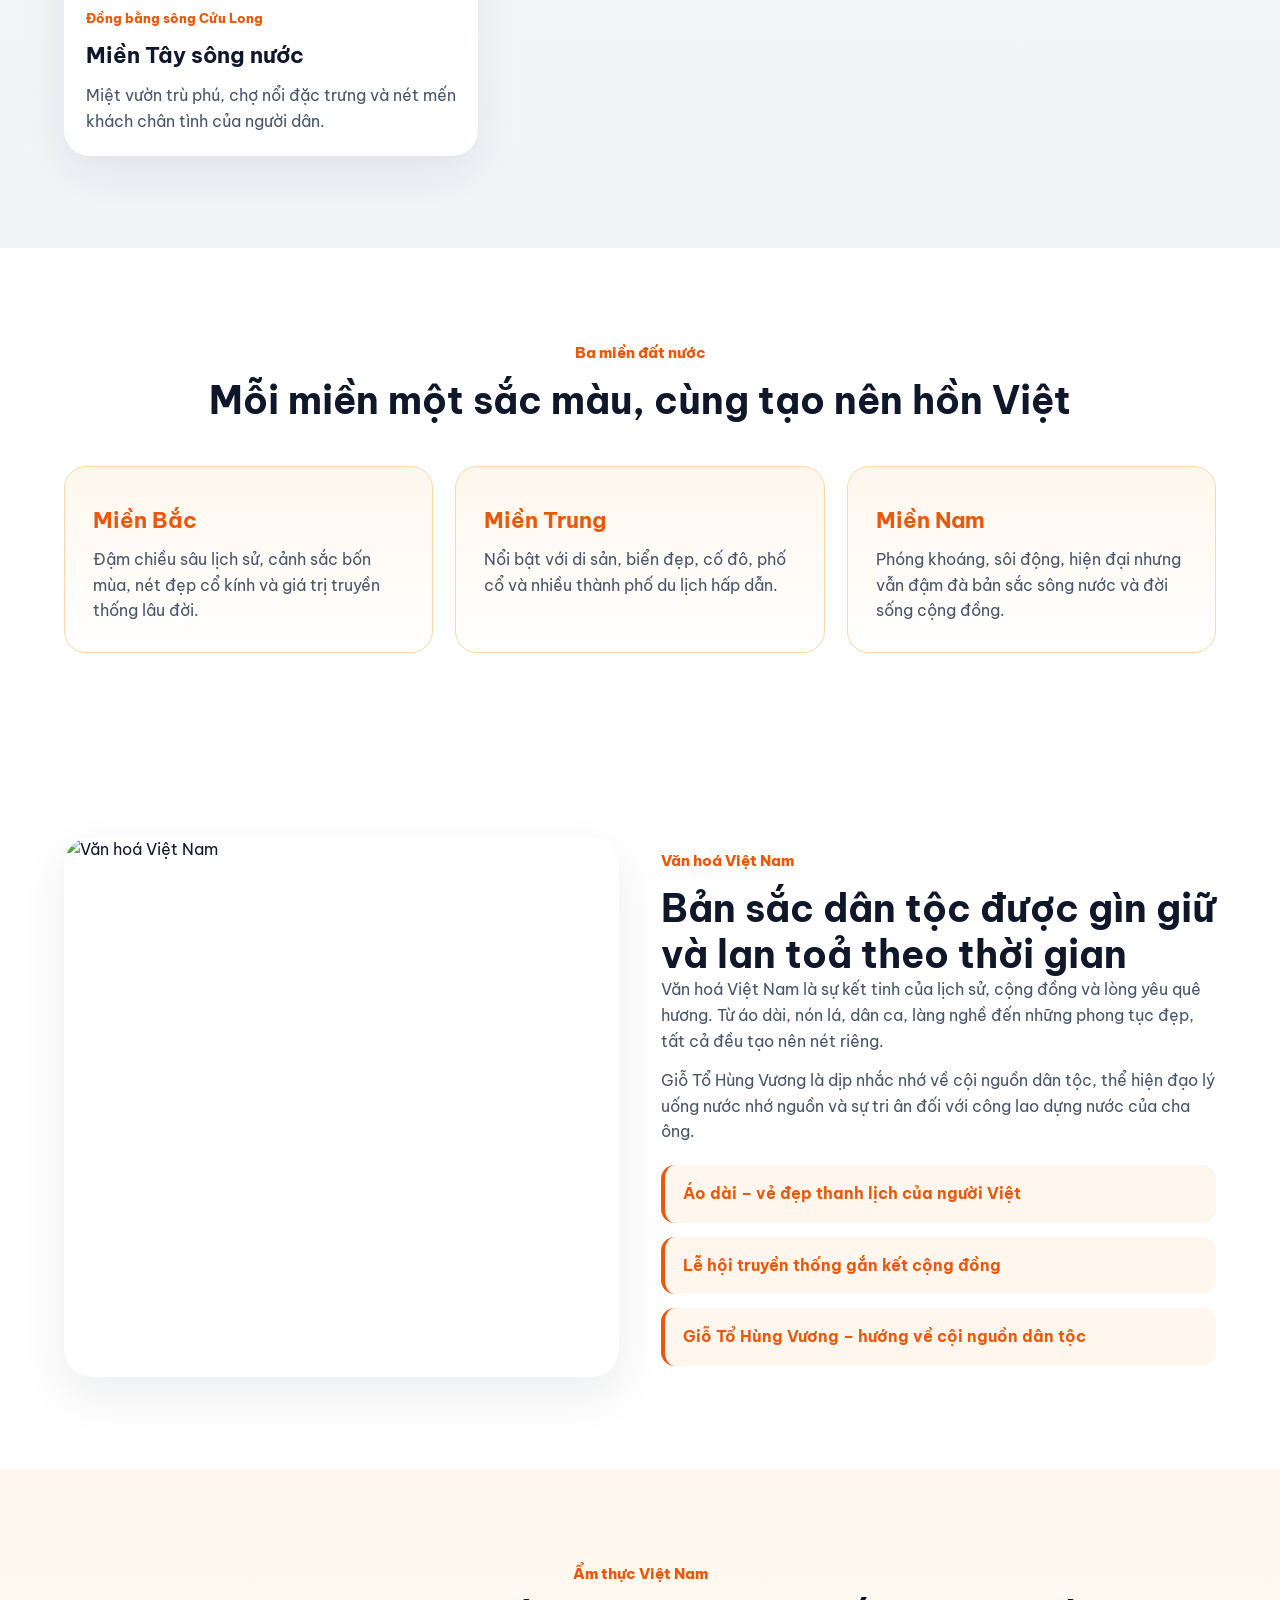
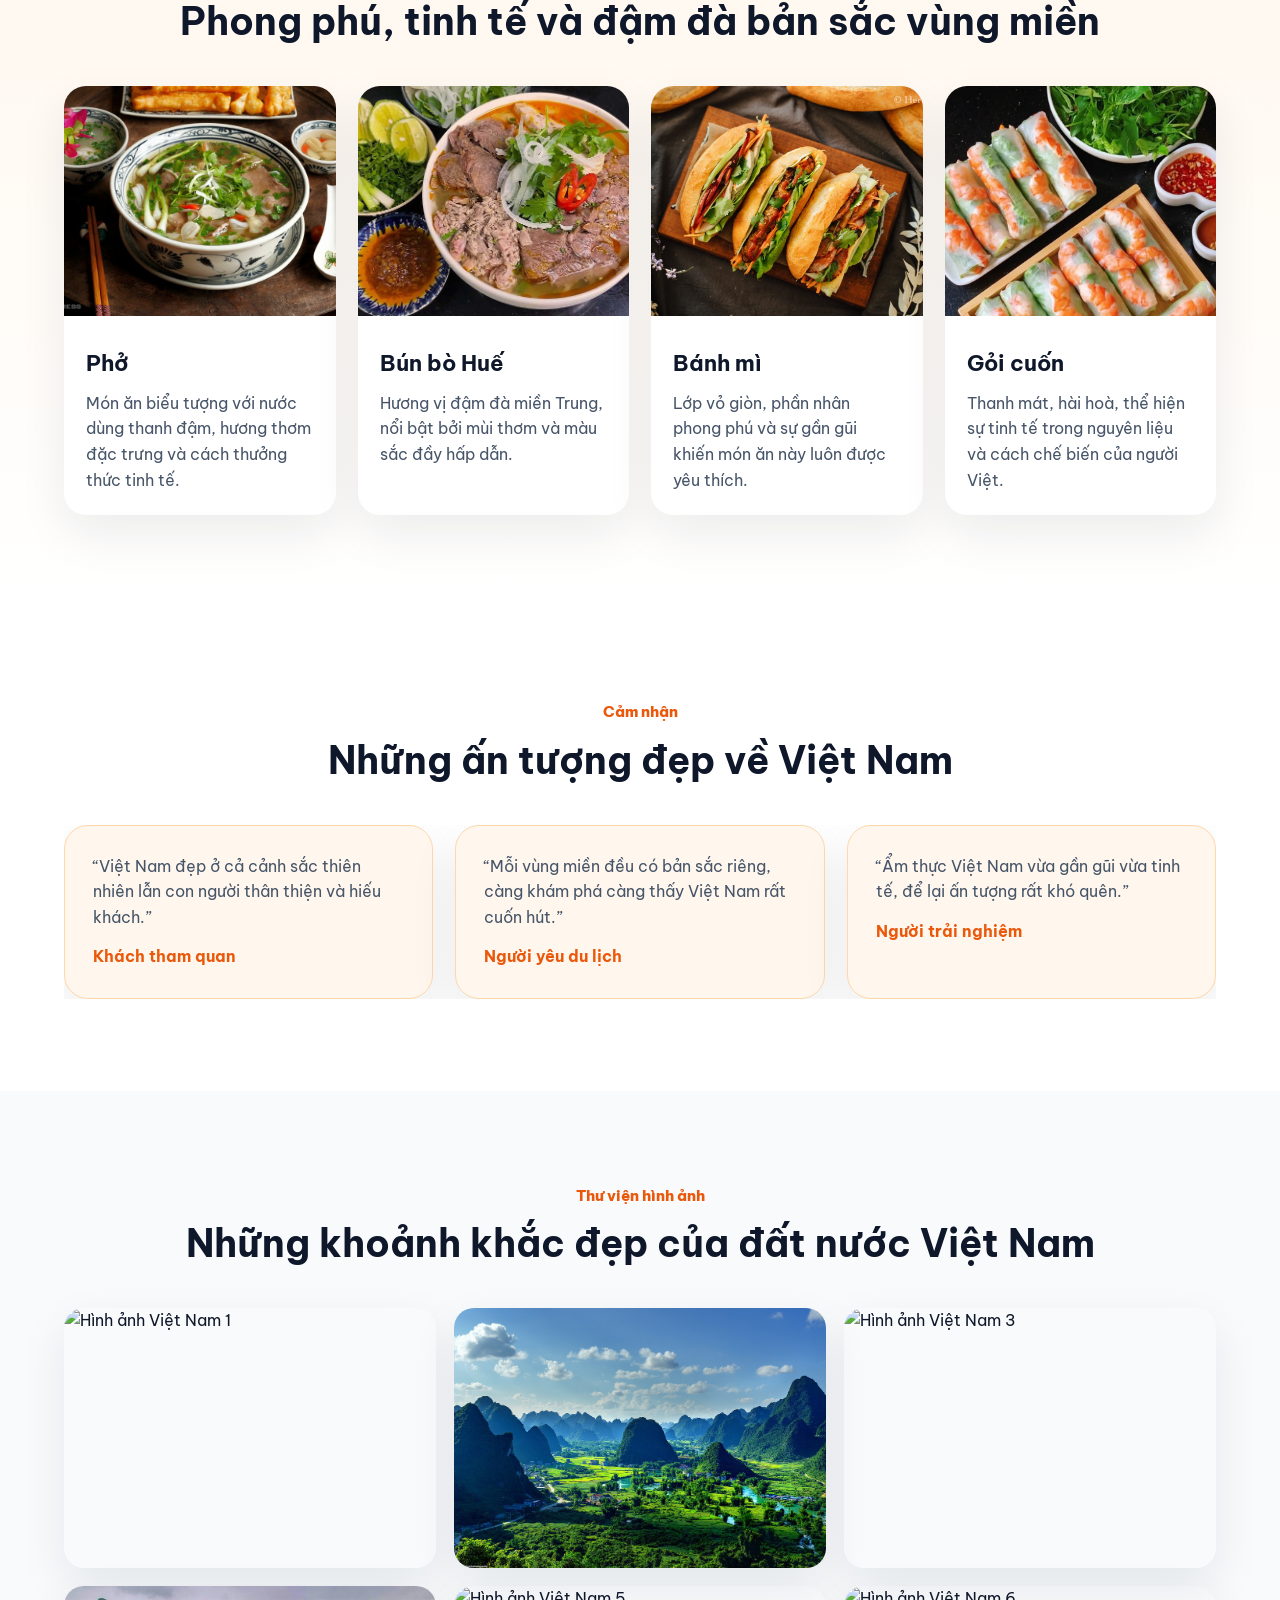
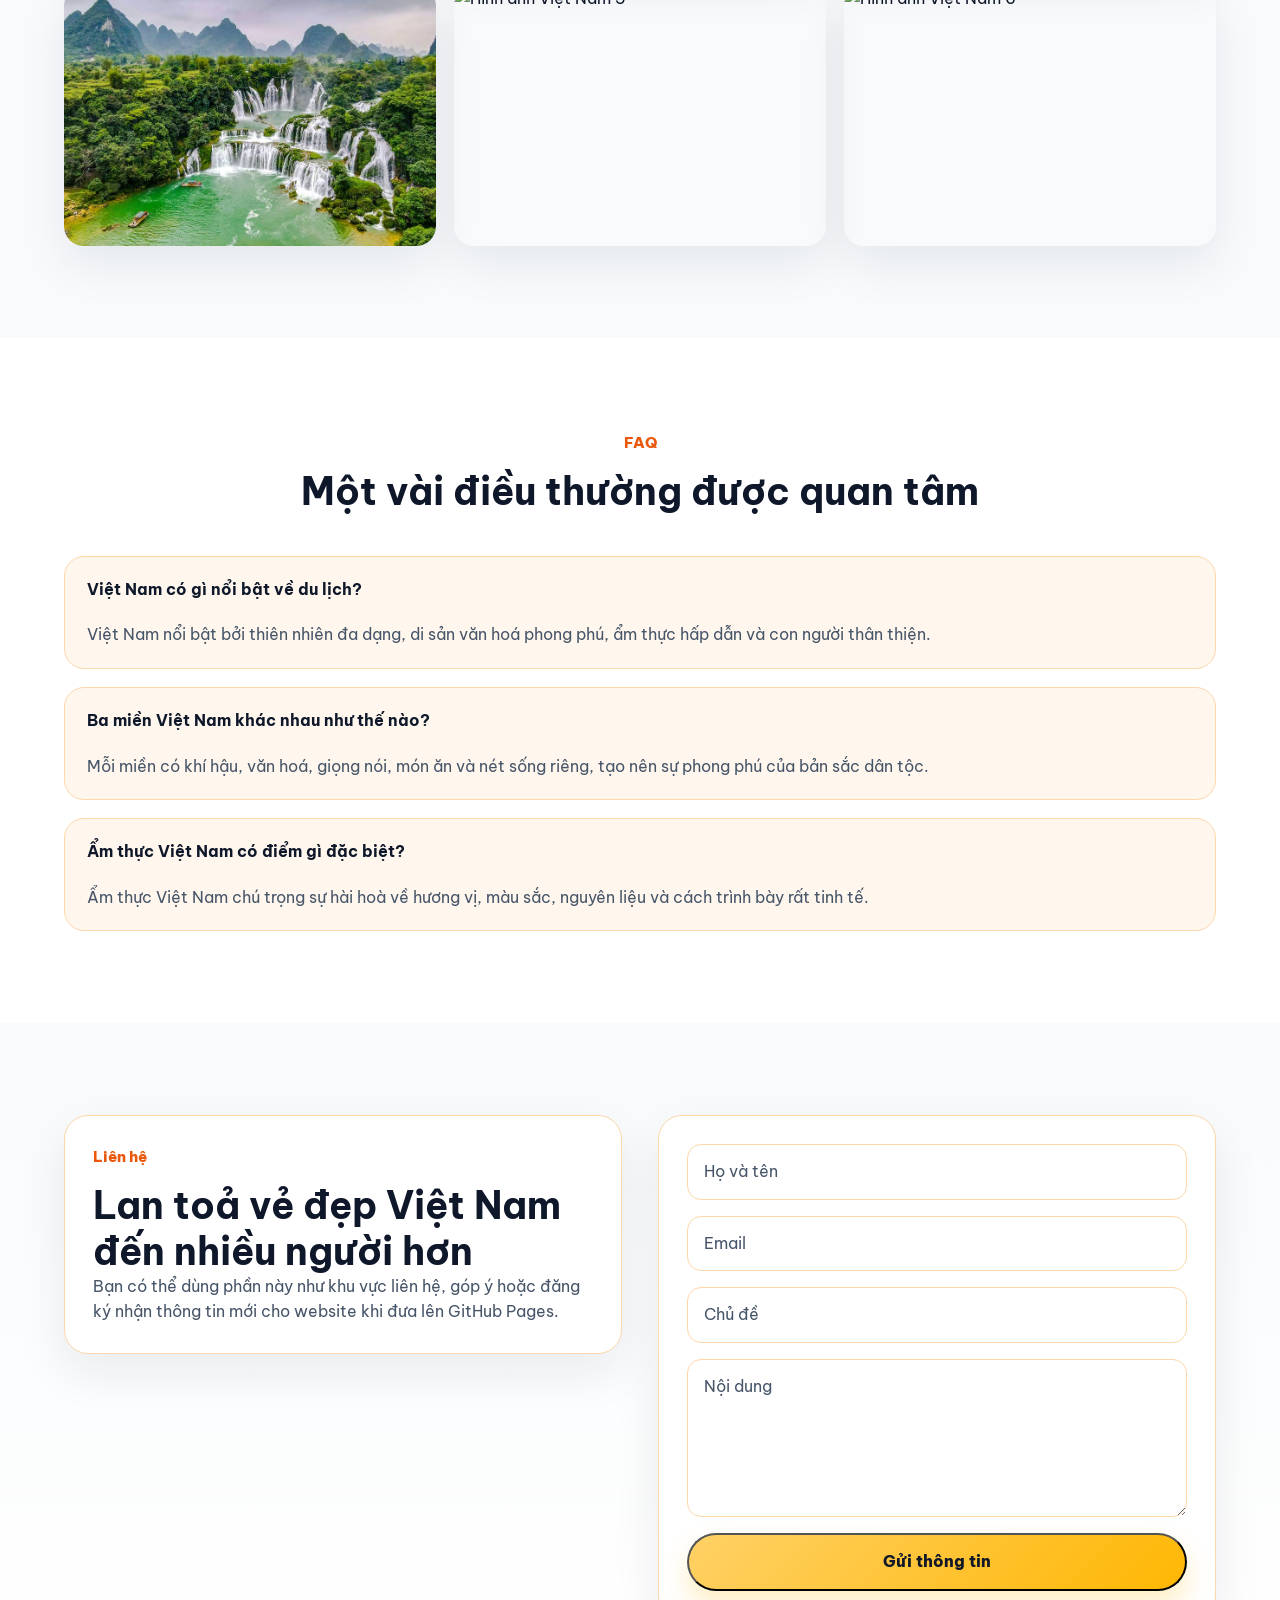
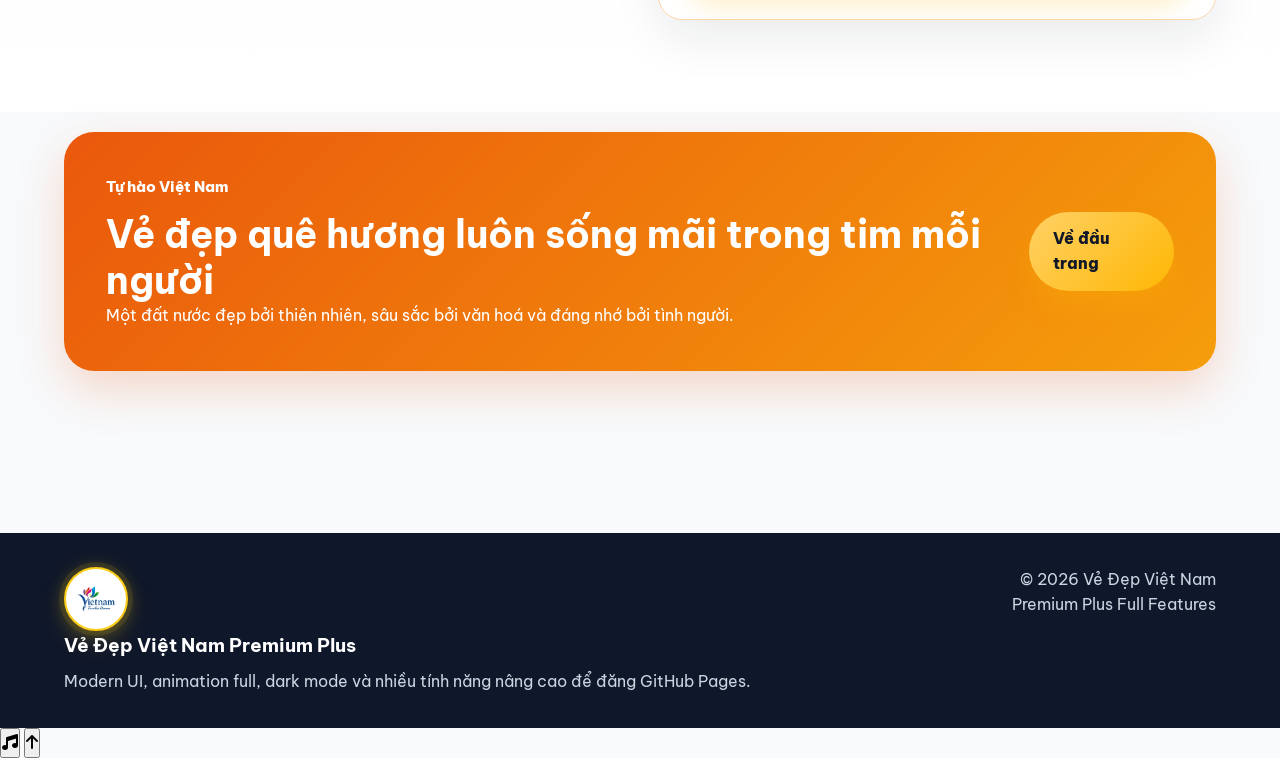
==== commit cabdb817: "Update index.html" ====
--- a/index.html
+++ b/index.html
@@ -471,5 +471,25 @@
   </div>
 
   <script src="script.js"></script>
+    <!-- MUSIC BUTTON -->
+  <button id="musicToggle" class="floating-btn music-btn" aria-label="Bật/Tắt nhạc">
+    <i class="fa-solid fa-music"></i>
+  </button>
+
+  <!-- BACK TO TOP -->
+  <button id="backToTop" class="floating-btn back-top" aria-label="Lên đầu trang">
+    <i class="fa-solid fa-arrow-up"></i>
+  </button>
+
+  <!-- AUDIO -->
+  <audio id="bgMusic" loop>
+    <source src="music.mp3" type="audio/mpeg">
+  </audio>
+
+  <!-- IMAGE POPUP -->
+  <div id="imageModal" class="image-modal">
+    <span class="close-modal">&times;</span>
+    <img class="modal-image" id="modalImg" src="" alt="Preview">
+  </div>
 </body>
 </html>
